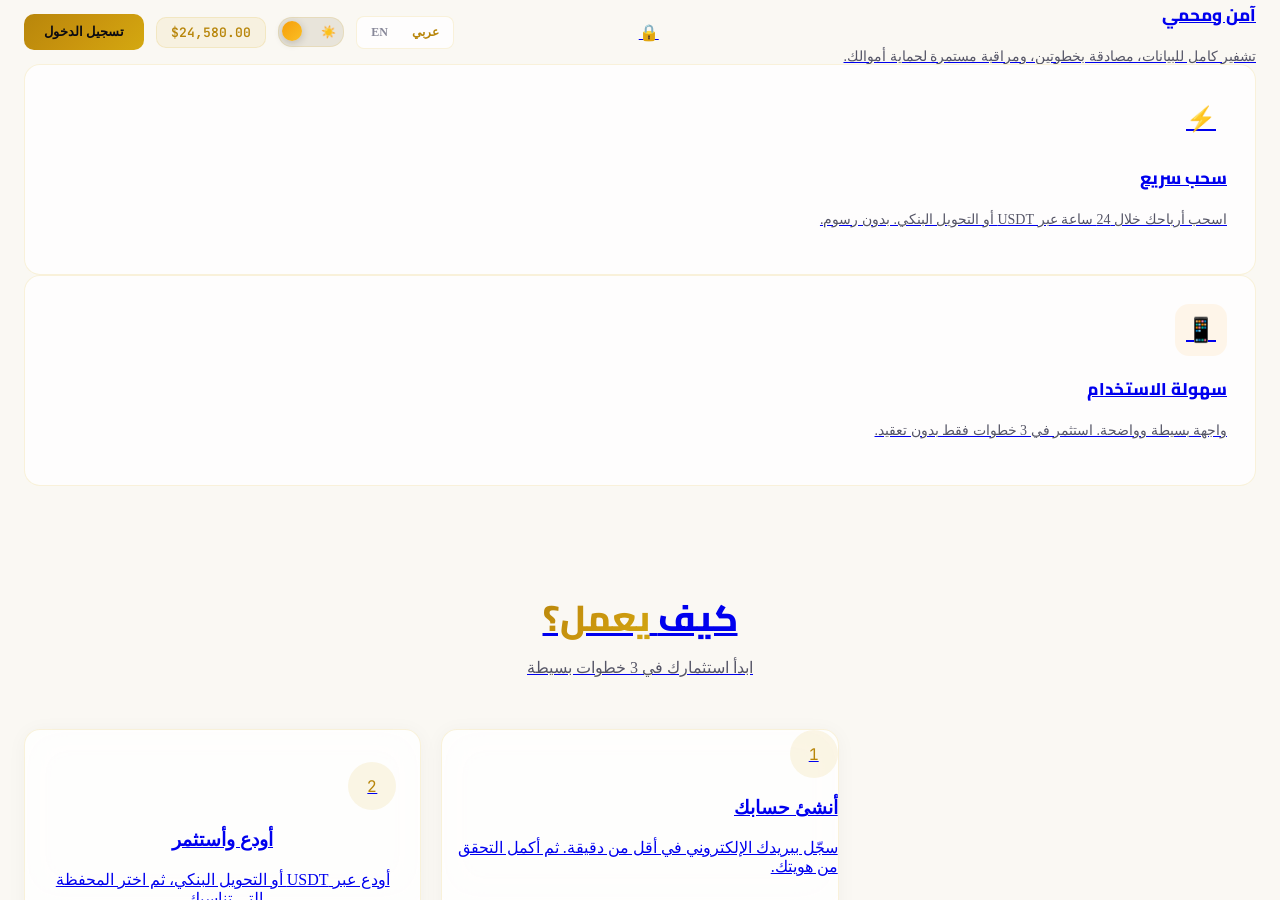
==== index.html @ dd2e779a "Fix HTML syntax and structure issues Corrected HTML syntax errors and improved structure." ====
<!DOCTYPE html>
<html lang="ar" dir="rtl">
<head>
  <meta charset="UTF-8">
  <meta name="viewport" content="width=device-width, initial-scale=1.0">
  <title>منجم الذهب السودان — استثمر في ذهب حقيقي</title>
  <meta name="description" content="منصة استثمارية موثوقة في قطاع تعدين الذهب بالسودان. عوائد يومية، شفافية كاملة، سحب سريع.">
  <link rel="preconnect" href="https://fonts.googleapis.com">
  <link rel="preconnect" href="https://fonts.gstatic.com" crossorigin>
  <link href="https://fonts.googleapis.com/css2?family=Tajawal:wght@300;400;500;700;800;900&family=Cairo:wght@300;400;500;600;700;800;900&family=JetBrains+Mono:wght@400;500;600;700&display=swap" rel="stylesheet">
  <link rel="stylesheet" href="css/variables.css">
  <link rel="stylesheet" href="css/base.css">
  <link rel="stylesheet" href="css/components.css">
  <link rel="stylesheet" href="css/navbar.css">
  <link rel="stylesheet" href="css/pages.css">
</head>
<body>

<!-- ═══════════════════════════════════════════════════════════════
     شريط التنقل
     ═══════════════════════════════════════════════════════════════ -->
<nav class="navbar" id="navbar">
  <div class="page">
    <div class="nav-inner">

      <div class="nav-right" style="order:3">
        <div class="nav-lang-switch">
          <button class="nav-lang-btn active" onclick="setLang('ar')">عربي</button>
          <button class="nav-lang-btn" onclick="setLang('en')">EN</button>
        </div>
        <div class="theme-toggle" onclick="toggleTheme()" title="تبديل الوضع">
          <span class="icon-moon">🌙</span>
          <span class="icon-sun">☀️</span>
          <div class="toggle-knob"></div>
        </div>
        <div class="nav-balance">$24,580.00</div>
        <a class="btn-gold btn-sm" href="login.html">تسجيل الدخول</a>
        <button class="mobile-toggle" onclick="toggleMobile()">
          <svg width="24" height="24" viewBox="0 0 24 24" fill="none">
            <path d="M3 12h18M3 6h18M3 18h18" stroke="currentColor" stroke-width="2" stroke-linecap="round"/>
          </svg>
        </button>
      </div>

      <div class="nav-links" id="navLinks" style="order:2">
        <a class" href="indexpurple">🔒</div>
        <h3 class="feature-title" data-i18n="why_4_title">آمن ومحمي</h3>
        <p class="feature-desc" data-i18n="why_4_desc">تشفير كامل للبيانات، مصادقة بخطوتين، ومراقبة مستمرة لحماية أموالك.</p>
      </div>
      <div class="feature-card anim-up">
        <div class="feature-icon feature-icon--pink">⚡</div>
        <h3 class="feature-title" data-i18n="why_5_title">سحب سريع</h3>
        <p class="feature-desc" data-i18n="why_5_desc">اسحب أرباحك خلال 24 ساعة عبر USDT أو التحويل البنكي. بدون رسوم.</p>
      </div>
      <div class="feature-card anim-up">
        <div class="feature-icon feature-icon--orange">📱</div>
        <h3 class="feature-title" data-i18n="why_6_title">سهولة الاستخدام</h3>
        <p class="feature-desc" data-i18n="why_6_desc">واجهة بسيطة وواضحة. استثمر في 3 خطوات فقط بدون تعقيد.</p>
      </div>
    </div>
  </div>
</section>

<!-- ═══════════════════════════════════════════════════════════════
     كيف يعمل
     ═══════════════════════════════════════════════════════════════ -->
<section class="section">
  <div class="page">
    <div class="section-header anim-up">
      <h2 class="section-title"><span data-i18n="how_title">كيف</span> <span class="gold-text">يعمل؟</span></h2>
      <p class="section-sub" data-i18n="how_sub">ابدأ استثمارك في 3 خطوات بسيطة</p>
    </div>

    <div class="grid-3" style="position:relative">
      <div class="step-line"></div>

      <div class="step-cardspan>
      </ glass anim-up" style="position:relative;z-index:1">
        <div class="step-num">1</div>
        <h3 class="step-title" data-i18n="how_1_title">أنشئ حسابك</h3>
        <p class="step-desc" data-i18n="how_1_desc">سجّل ببريدك الإلكتروني في أقل من دقيقة. ثم أكمل التحقق من هويتك.</p>
      </div>
      <div class="step-card glass anim-up" style="position:relative;z-index:1">
        <div class="step-num">2</div>
        <h3 class="step-title" data-i18n="how_2_title">أودع وأستثمر</h3>
        <p class="step-desc" data-i18n="how_2_desc">أودع عبر USDT أو التحويل البنكي، ثم اختر المحفظة التي تناسبك.</p>
      </div>
      <div class="step-card glass anim-up" style="position:relative;z-index:1">
        <div class="step-num">3</div>
        <h3 class="step-title" data-i18n="how_3_title">تلقّ أرباحك</h3>
        <p class="step-desc" data-i18n="how_3_desc">تُحسب أرباحك يومياً. اسحبها في أي وقت أو أعد استثمارها.</p>
      </div>
    </div>
  </div>
</section>

<!-- ═══════════════════════════════════════════════════════════════
     معاينة المحافظ
     ═══════════════════════════════════════════════════════════════ -->
<section class="section section--alt">
  <div class="page">
    <div class="section-header anim-up">
      <h2 class="section-title">المحافظ <span class="gold-text">الاستثمارية</span></h2>
      <p class="section-sub">اختر المحفظة التي تناسب استراتيجيتك وأهدافك</p>
    </div>

    <div class="grid-4">
      <div class="portfolio-card anim-up">
        <div class="portfolio-card-icon">⛏️</div>
        <h3 class="portfolio-card-title">محفظة الإنتاج</h3>
        <p class="portfolio-card-sub">عائد شهري 12-18%</p>
        <div class="portfolio-card-row">
          <span class="portfolio-card-label">المدة</span>
          <span class="portfolio-card-value">90 يوم</span>
        </div>
        <div class="portfolio-card-row">
          <span class="portfolio-card-label">من</span>
          <span class="portfolio-card-value mono">$500</span>
        </div>
        <span class="badge badge-success">مخاطرة منخفضة</span>
      </div>

      <div class="portfolio-card anim-up">
        <div class="portfolio-card-icon">📈</div>
        <h3 class="portfolio-card-title">محفظة التداول</h3>
        <p class="portfolio-card-sub">عائد شهري 10-25%</p>
        <div class="portfolio-card-row">
          <span class="portfolio-card-label">المدة</span>
          <span class="portfolio-card-value">30 يوم</span>
        </div>
        <div class="portfolio-card-row">
          <span class="portfolio-card-label">من</span>
          <span class="portfolio-card-value mono">$200</span>
        </div>
        <span class="badge badge-warning">مخاطرة متوسطة</span>
      </div>

      <div class="portfolio-card anim-up">
        <div class="portfolio-card-icon">🏭</div>
        <h3 class="portfolio-card-title">تمويل التشغيل</h3>
        <p class="portfolio-card-sub">عائد شهري 15-22%</p>
        <div class="portfolio-card-row">
          <span class="portfolio-card-label">المدة</span>
          <span class="portfolio-card-value">180 يوم</span>
        </div>
        <div class="portfolio-card-row">
          <span class="portfolio-card-label">من</span>
          <span class="portfolio-card-value mono">$1,000</span>
        </div>
        <span class="badge badge-warning">مخاطرة متوسطة</div>

      <div class="portfolio-card-row">
          <span class="portfolio-card-label">من</span>
          <span class="portfolio-card-value mono">$2,000</span>
        </div>
        <span class="badge badge-danger">مخاطرة عالية</span>
      </div>
    </div>

    <div class="section-header section-header--tight anim-up">
      <a class="btn-gold btn-lg" href="portfolios.html">عرض تفاصيل المحافظ ←</a>
    </div>
  </div>
</section>

<!-- ═══════════════════════════════════════════════════════════════
     إحصائيات حية
     ═══════════════════════════════════════════════════════════════ -->
<section class="section">
  <div class="page">
    <div class="section-header anim-up">
      <h2 class="section-title">إحصائيات <span class="gold-text">المنصة</span></h2>
      <p class="section-sub">أرقام حية من منصتنا</p>
    </div>

    <div class="grid-4">
      <div class="glass stat-card anim-up">
        <p class="stat-card-value gold-text">$2.4M</p>
        <p class="stat-card-label">إجمالي الاستثمارات</p>
      </div>
      <div class="glass stat-card anim-up">
        <p class="stat-card-value" style="color:var(--success)">1,240</p>
        <p class="stat-card-label">مستثمر نشط</p>
      </div>
      <div class="glass stat-card anim-up">
        <p class="stat-card-value">47.2kg</p>
        <p class="stat-card-label">ذهب مُنتَج</p>
      </div>
      <div class="glass stat-card anim-up">
        <p class="stat-card-value gold-text">18.5%</p>
        <p class="stat-card-label">متوسط العائد الشهري</p>
      </div>
    </div>
  </div>
</section>

<!-- ═══════════════════════════════════════════════════════════════
     آراء المستثمرين
     ═══════════════════════════════════════════════════════════════ -->
<section class="section section--alt">
  <div class="page">
    <div class="section-header anim-up">
      <h2 class="section-title">ماذا يقول <span class="gold-text">المستثمرون؟</span></h2>
      <p class="section-sub">آراء حقيقية من مستثمرين راضين</p>
    </div>

    <div class="grid-3">
      <div class="testimonial-card anim-up">
        <div class="testimonial-stars">★★★★★</div>
        <p class="testimonial-text">"استثمرت في محفظة الإنتاج قبل 3 أشهر. الأرباح تُضاف يومياً والتقارير الشفافة تخليني مرتاح. أفضل قرار مالي اتخذته."</p>
        <div class="testimonial-author">
          <div class="testimonial-avatar">👨</div>
          <div>
            <p class="testimonial-name">محمد أحمد</p>
            <p class="testimonial-period">مستثمر منذ 3 أشهر</p>
          </div>
        </div>
      </div>

      <div class="testimonial-card anim-up">
        <div class="testimonial-stars">★★★★★</div>
        <p class="testimonial-text">"السحب سريع جداً. طلبت سحب يوم الخميس ووصلت الأموال يوم السبت. المنصة موثوقة والدعم الفني ممتاز."</p>
        <div class="testimonial-author">
          <div class="testimonial-avatar">👩</div>
          <div>
            <p class="testimonial-name">فاطمة علي</p>
            <p class="testimonial-period">مستثمرة منذ 5 أشهر</p>
          </div>
        </div>
      </div>

      <div class="testimonial-card anim-up">
        <div class="testimonial-stars">★★★★★</div>
        <p class="testimonial-text">"بدأت بمبلغ صغير في محفظة التداول. خلال شهر تضاعف رصيدي تقريباً. التقارير الشهرية تعطيني ثقة كاملة."</p>
        <div class="testimonial-author">
          <div class="testimonial-avatar">👨</div>
          <div>
            <p class="testimonial-name">عمر حسن</p>
            <p class="testimonial-period">مستثمر منذ 2 أشهر</p>
          </div>
        </div>
      </div>
    </div>
  </div>
</section>

<!-- ═══════════════════════════════════════════════════════════════
     الأسئلة الشائعة
     ═══════════════════════════════════════════════════════════════ -->
<section class="section">
  <div class="page">
    <div class="section-header anim-up">
      <h2 class="section-title">الأسئلة <span class="gold-text">الشائعة</span></h2>
      <p class="section-sub">إجابات على أكثر الأسئلة شيوعاً</p>
    </div>

    <div class="faq-list anim-up">

      <div المكافآت class="faq-item">
        <div class="faq-question" onclick="toggleFaq(this)">
          <span>كيف أستثمر في المنصة؟</span>
          <span class="faq-arrow">▼</span>
        </div>
        <div class="faq-answer">
          <p>أنشئ حساباً مجانياً، أكمل التحقق من هويتك، ثم أودع عبر USDT أو التحويل البنكي. بعد ذلك اختر المحفظة المناسبة وابدأ الاستثمار. تُحسب أرباحك يومياً وتُضاف تلقائياً لرصيدك.</p>
        </div>
      </div>

      <div class="faq-item">
        <div class="faq-question" onclick="toggleFaq(this)">
          <span>ما هي طرق الدفع المتاحة؟</span>
          <span class="faq-arrow">▼</span>
        </div>
        <div class="faq-answer">
          <p>نقبل الدفع عبر USDT (شبكة TRC20) والتحويل البنكي. الإيداع عبر USDT فوري وبدون رسوم. التحويل البنكي يستغرق 1-24 ساعة عمل.</p>
        </div>
      </div>

      <div class="faq-item">
        <div class="faq-question" onclick="toggleFaq(this)">
          <span>متى أستلم أرباحي؟</span>
          <span class="faq-arrow">▼</span>
        </div>
        <div class="faq-answer">
          <p>تُحسب الأرباح يومياً وتُضاف إلى رصيدك تلقائياً. يمكنك سحب أرباحك في أي وقت بعد انتهاء فترة الاستثمار أو إعادة استثمارها للنمو المركب.</p>
        </div>
      </div>

      <div class="faq-item">
        <div class="faq-question" onclick="toggleFaq(this)">
          <span>هل الاستثمار آمن؟</span>
          <span class="faq-arrow">▼</span>
        </div>
        <div class="faq-answer">
          <p>استثماراتك مدعومة بعمليات تعدين ذهب حقيقية. نقدم تقارير شفافة شهرية من موقع التعدين. مع ذلك، الاستثمار ينطوي على مخاطر وننصحك باستثمار ما يمكنك تحمل خسارته فقط.</p>
        </div>
      </div>

      <div class="faq-item">
        <div class="faq-question" onclick="toggleFaq(this)">
          <span>ما هو الحد الأدنى للاستثمار؟</span>
          <span class="faq-arrow">▼</span>
        </div>
        <div class="faq-answer">
          <p>الحد الأدنى يختلف حسب المحفظة. محفظة التداول تبدأ من $200، ومحفظة الإنتاج من $500، وتمويل التشغيل من $1,000، ومحفظة الاستكشاف من $2,000.</p>
        </div>
      </div>

      <div class="faq-item">
        <div class="faq-question" onclick="toggleFaq(this)">
          <span>كم تستغرق عملية السحب؟</span>
          <span class="faq-arrow">▼</span>
        </div>
        <div class="faq-answer">
          <p>السحب عبر USDT يتم خلال 2قات في pages.css4 ساعة عمل. التحويل البنكي يستغرق 1-3 أيام عمل إضافية. لا توجد رسوم على السحب.</p>
        </div>
      </div>

      <div class="faq-item">
        <div class="faq-question" onclick="toggleFaq(this)">
          <span>هل يمكنني الاستثمار في أكثر من محفظة؟</span>
          <span class="faq-arrow">▼</span>
        </div>
        <div class="faq-answer">
          <p>نعم، يمكنك الاستثمار في أكثر من محفظة في نفس الوقت. هذا يساعدك على تنويع محفظتك وتوزيع المخاطر.</p>
        </div>
      </div>

      <div class="faq-item">
        <div class="faq-question" onclick="toggleFaq(this)">
          <span>ما هو برنامج الإحالة؟</span>
          <span class="faq-arrow">▼</span>
        </div>
        <div class="faq-answer">
          <p>شارك رابط الإحالة الخاص بك مع أصدقائك. عندما يستثمرون، تحصل على مكافأة بنسبة 5% من قيمة استثمارهم الأول. تُضاف فa href="#" class="footer-social">🐦</a>
        </div>
      </div>

      <div class="footer-col">
        <h4>المنصة</h4>
        <a class="footer-link" href="portfolios.html">المحافظ الاستثمارية</a>
        <a class="footer-link" href="dashboard.html">لوحة التحكم</a>
        <a class="footer-link" href="transactions.html">المعاملات</a>
        <a class="footer-link" href="deposit.html">الإيداع</a>
        <a class="footer-link" href="withdraw.html">السحب</a>
      </div>

      <div class="footer-col">
        <h4>الحساب</h4>
        <a class="footer-link" href="register.html">إنشاء حساب</a>
        <a class="footer-link" href="login.html">تسجيل الدخول</a>
        <a class="footer-link" href="forgot-password.html">نسيت كلمة المرور</a>
        <a class="footer-link" href="settings.html">الإعدادات</a>
        <a class="footer-link" href="faq.html">الأسئلة الشائعة</a>
      </div>

      <div class="footer-col">
        <h4>قانوني</h4>
        <a class="footer-link" href="privacy.html">سياسة الخصوصية</a>
        <a class="footer-link" href="terms.html">الشروط والأحكام</a>
      </div>
    </div>

    <div class="footer-bottom">
      <p>© 2025 منجم الذهب السودان. جميع الحقوق محفوظة.</p>
      <div class="footer-bottom-links">
        <a href="privacy.html" class="footer-link">الخصوصية</a>
        <a href="terms.html" class="footer-link">الشروط</a>
      </div>
    </div>

  </div>
</footer>

<div class="toast" id="toast"></div>

<script src="js/theme.js"></script>
<script src="js/lang.js"></script>
<script src="js/app.js"></script>
<script src="js/export.js"></script>
<script>
  function toggleFaq(el) {
    var answer = el.nextElementSibling;
    var arrow = el.querySelector('.faq-arrow');
    var isOpen = answer.classList.contains('open');
    document.querySelectorAll('.faq-answer').forEach(function(a) {
      a.classList.remove('open');
    });
    document.querySelectorAll('.faq-arrow').forEach(function(a) {
      a.style.transform = 'rotate(0deg)';
    });
    if (!isOpen) {
      answer.classList.add('open');
      arrow.style.transform = 'rotate(180deg)';
    }
  }
</script>
</body>
</html>
---- css/variables.css ----
/* ═══════════════════════════════════════════════════════════════
   الثيم الفاتح (الافتراضي الآن)
   ═══════════════════════════════════════════════════════════════ */
:root {
  --bg: #faf8f2;
  --bg2: #f2efe6;
  --bg3: #ffffff;
  --bg4: #e8e4da;
  --card-bg: rgba(255, 255, 255, .85);
  --card-bg-hover: rgba(212, 168, 16, .08);
  --card-border: rgba(212, 168, 16, .15);
  --gold: #b8860b;
  --gold-light: #d4a810;
  --gold-dark: #8b6914;
  --gold-mid: #c9950e;
  --gold-glow: rgba(212, 168, 16, .06);
  --gold-glow2: rgba(212, 168, 16, .03);
  --text: #1a1a2e;
  --text2: #555566;
  --text3: #888899;
  --input-bg: rgba(255, 255, 255, .9);
  --input-border: rgba(212, 168, 16, .2);
  --table-hover: rgba(212, 168, 16, .04);
  --table-border: rgba(212, 168, 16, .08);
  --nav-bg: rgba(250, 248, 242, .9);
  --nav-scrolled: rgba(250, 248, 242, .97);
  --sidebar-bg: rgba(255, 255, 255, .95);
  --section-alt-bg: rgba(242, 239, 230, .5);
  --stat-inner-bg: rgba(242, 239, 230, .6);
  --success: #16a34a;
  --warning: #d97706;
  --danger: #dc2626;
  --radius: 16px;
  --shadow: rgba(0, 0, 0, .08);
  --noise-opacity: .015;
}

/* ═══════════════════════════════════════════════════════════════
   الثيم الأسود (بلاك)
   ═══════════════════════════════════════════════════════════════ */
[data-theme="dark"] {
  --bg: #000000;
  --bg2: #080808;
  --bg3: #0f0f0f;
  --bg4: #1a1a1a;
  --card-bg: rgba(10, 10, 10, .8);
  --card-bg-hover: rgba(212, 168, 16, .2);
  --card-border: rgba(212, 168, 16, .12);
  --gold: #d4a810;
  --gold-light: #f5e08e;
  --gold-dark: #7a5f0a;
  --gold-mid: #e8c01a;
  --gold-glow: rgba(212, 168, 16, .05);
  --gold-glow2: rgba(212, 168, 16, .02);
  --text: #f0ece4;
  --text2: #a3a3b5;
  --text3: #666677;
  --input-bg: rgba(15, 15, 15, .9);
  --input-border: rgba(212, 168, 16, .12);
  --table-hover: rgba(212, 168, 16, .04);
  --table-border: rgba(212, 168, 16, .06);
  --nav-bg: rgba(0, 0, 0, .88);
  --nav-scrolled: rgba(0, 0, 0, .97);
  --sidebar-bg: rgba(8, 8, 8, .95);
  --section-alt-bg: rgba(15, 15, 15, .5);
  --stat-inner-bg: rgba(15, 15, 15, .6);
  --success: #22c55e;
  --warning: #f59e0b;
  --danger: #ef4444;
  --shadow: rgba(0, 0, 0, .4);
  --noise-opacity: .03;
}
---- css/base.css ----
Current Date and Time (UTC - YYYY-MM-DD HH:MM:SS formatted): 2026-04-20 07:08:12
Current User's Login: fxuae277-cloud
---- css/components.css ----
/* ═══════════════════════════════════════════════════════════════
   المكونات المشتركة
   ═══════════════════════════════════════════════════════════════ */

/* ─── Layout ─── */
.page {
  max-width: 1280px;
  margin: 0 auto;
  padding: 0 24px;
}

.section {
  padding: 100px 0;
}

.section-title {
  font-family: 'Cairo', serif;
  font-size: 42px;
  font-weight: 800;
  line-height: 1.3;
  margin-bottom: 16px;
}

.section-sub {
  color: var(--text2);
  font-size: 17px;
  max-width: 600px;
  line-height: 1.8;
}

/* ─── Glass Card ─── */
.glass {
  background: var(--card-bg);
  backdrop-filter: blur(20px);
  -webkit-backdrop-filter: blur(20px);
  border: 1px solid var(--card-border);
  border-radius: var(--radius);
  transition: background .4s ease, border-color .4s ease;
}

.glass:hover {
  border-color: var(--card-bg-hover);
}

.card {
  padding: 32px;
  transition: all .4s;
}

.card:hover {
  transform: translateY(-4px);
  box-shadow: 0 12px 40px var(--shadow);
}

[data-theme="light"] .glass {
  box-shadow: 0 2px 20px rgba(0, 0, 0, .04);
}

/* ─── Gold Text ─── */
.gold-text {
  background: linear-gradient(135deg, var(--gold), var(--gold-mid), var(--gold-light));
  -webkit-background-clip: text;
  -webkit-text-fill-color: transparent;
  background-clip: text;
}

/* ─── Badges ─── */
.badge {
  display: inline-flex;
  align-items: center;
  padding: 4px 12px;
  border-radius: 999px;
  font-size: 11px;
  font-weight: 700;
  letter-spacing: .5px;
  transition: all .4s ease;
}

.badge-success { background: rgba(34, 197, 94, .1); color: var(--success); border: 1px solid rgba(34, 197, 94, .2); }
.badge-warning { background: rgba(245, 158, 11, .1); color: var(--warning); border: 1px solid rgba(245, 158, 11, .2); }
.badge-danger  { background: rgba(239, 68, 68, .1);  color: var(--danger);  border: 1px solid rgba(239, 68, 68, .2); }
.badge-gold    { background: rgba(212, 168, 16, .1); color: var(--gold);     border: 1px solid rgba(212, 168, 16, .2); }

/* ─── Buttons ─── */
.btn-gold {
  background: linear-gradient(135deg, var(--gold), var(--gold-mid), var(--gold-light));
  color: #0a0a12;
  font-weight: 700;
  padding: 14px 32px;
  border-radius: 12px;
  border: none;
  font-size: 15px;
  cursor: pointer;
  transition: all .3s;
  display: inline-flex;
  align-items: center;
  gap: 8px;
  text-decoration: none;
  font-family: inherit;
}

.btn-gold:hover {
  box-shadow: 0 8px 30px rgba(212, 168, 16, .3);
  transform: translateY(-2px);
}

.btn-gold:active { transform: translateY(0) scale(.97); }

.btn-outline {
  border: 1px solid rgba(212, 168, 16, .3);
  color: var(--gold);
  font-weight: 600;
  padding: 14px 32px;
  border-radius: 12px;
  background: transparent;
  cursor: pointer;
  transition: all .3s;
  font-size: 15px;
  text-decoration: none;
  font-family: inherit;
}

.btn-outline:hover {
  background: rgba(212, 168, 16, .08);
  border-color: rgba(212, 168, 16, .5);
}

.btn-sm { padding: 10px 20px; font-size: 13px; border-radius: 10px; }

/* ─── Input ─── */
.input {
  width: 100%;
  background: var(--input-bg);
  border: 1px solid var(--input-border);
  border-radius: 12px;
  padding: 14px 16px;
  color: var(--text);
  font-size: 14px;
  font-family: inherit;
  transition: all .3s ease;
  outline: none;
}

.input::placeholder { color: var(--text3); }

.input:focus {
  border-color: rgba(212, 168, 16, .4);
  box-shadow: 0 0 0 3px rgba(212, 168, 16, .08);
}

select.input {
  cursor: pointer;
  appearance: none;
  background-image: url("data:image/svg+xml,%3Csvg xmlns='http://www.w3.org/2000/svg' width='12' height='12' viewBox='0 0 24 24' fill='none' stroke='%2372728a' stroke-width='2'%3E%3Cpath d='M6 9l6 6 6-6'/%3E%3C/svg%3E");
  background-repeat: no-repeat;
  background-position: left 14px center;
  padding-left: 36px;
}

/* ─── Table ─── */
.table-wrap { overflow-x: auto; }

table { width: 100%; border-collapse: collapse; }

th {
  text-align: right;
  padding: 12px 20px;
  font-size: 11px;
  color: var(--text3);
  letter-spacing: .5px;
  font-weight: 700;
  border-bottom: 1px solid var(--card-border);
}

td {
  padding: 14px 20px;
  font-size: 14px;
  border-bottom: 1px solid var(--table-border);
  transition: background .3s ease;
}

tr:hover td { background: var(--table-hover); }

/* ─── Modal ─── */
.modal-overlay {
  position: fixed;
  inset: 0;
  background: rgba(0, 0, 0, .6);
  backdrop-filter: blur(8px);
  z-index: 200;
  display: none;
  align-items: center;
  justify-content: center;
  padding: 20px;
}

.modal-overlay.open { display: flex; }

.modal {
  width: 100%;
  max-width: 480px;
  animation: fadeUp .3s ease;
}

/* ─── Toggle ─── */
.toggle {
  width: 44px;
  height: 24px;
  border-radius: 12px;
  background: var(--bg4);
  position: relative;
  cursor: pointer;
  transition: all .3s;
  flex-shrink: 0;
}

.toggle.on { background: var(--gold); }

.toggle::after {
  content: '';
  position: absolute;
  top: 3px;
  right: 3px;
  width: 18px;
  height: 18px;
  border-radius: 50%;
  background: #fff;
  transition: all .3s;
}

.toggle.on::after { right: 23px; }

/* ─── Toast ─── */
.toast {
  position: fixed;
  bottom: 24px;
  left: 24px;
  z-index: 300;
  padding: 14px 24px;
  border-radius: 12px;
  font-size: 14px;
  font-weight: 500;
  animation: fadeUp .3s ease;
  display: none;
  box-shadow: 0 8px 30px var(--shadow);
}

.toast.show { display: flex; align-items: center; gap: 10px; }
.toast-success { background: rgba(34, 197, 94, .15); border: 1px solid rgba(34, 197, 94, .3); color: var(--success); }
.toast-error   { background: rgba(239, 68, 68, .15);  border: 1px solid rgba(239, 68, 68, .3);  color: var(--danger); }

/* ─── Theme Toggle ─── */
.theme-toggle {
  width: 56px;
  height: 28px;
  border-radius: 14px;
  border: 1px solid var(--card-border);
  background: var(--bg4);
  cursor: pointer;
  position: relative;
  transition: all .4s ease;
  display: flex;
  align-items: center;
  padding: 0 4px;
  flex-shrink: 0;
}

.theme-toggle:hover {
  border-color: var(--gold);
  box-shadow: 0 0 12px rgba(212, 168, 16, .15);
}

.theme-toggle .toggle-knob {
  width: 20px;
  height: 20px;
  border-radius: 50%;
  background: var(--gold);
  position: absolute;
  top: 3px;
  right: 3px;
  transition: all .4s cubic-bezier(.68, -.55, .27, 1.55);
  display: flex;
  align-items: center;
  justify-content: center;
  font-size: 11px;
  box-shadow: 0 2px 8px rgba(0, 0, 0, .2);
}

[data-theme="light"] .theme-toggle .toggle-knob {
  right: calc(100% - 23px);
  background: linear-gradient(135deg, #f59e0b, #fbbf24);
}

.theme-toggle .icon-sun,
.theme-toggle .icon-moon {
  position: absolute;
  font-size: 12px;
  transition: opacity .3s ease;
  top: 50%;
  transform: translateY(-50%);
}

.theme-toggle .icon-sun  { right: 7px; opacity: .4; }
.theme-toggle .icon-moon { left: 7px;  opacity: .4; }

[data-theme="light"] .theme-toggle .icon-sun { opacity: 1; }

/* ─── Sidebar ─── */
.admin-layout { display: flex; min-height: 100vh; }

.admin-sidebar {
  width: 256px;
  background: var(--sidebar-bg);
  border-left: 1px solid var(--card-border);
  padding: 20px;
  position: fixed;
  top: 64px;
  bottom: 0;
  right: 0;
  overflow-y: auto;
  transition: all .4s ease;
}

.admin-main {
  flex: 1;
  margin-right: 256px;
  padding: 32px;
}

.sidebar-link {
  display: flex;
  align-items: center;
  gap: 12px;
  padding: 10px 14px;
  border-radius: 10px;
  font-size: 14px;
  color: var(--text2);
  text-decoration: none;
  transition: all .2s;
  cursor: pointer;
  margin-bottom: 2px;
}

.sidebar-link:hover,
.sidebar-link.active {
  background: rgba(212, 168, 16, .08);
  color: var(--gold);
}

/* ─── Stats ─── */
.stats-row {
  display: grid;
  grid-template-columns: repeat(4, 1fr);
  gap: 24px;
  padding: 40px 0;
  border-top: 1px solid var(--card-border);
  border-bottom: 1px solid var(--card-border);
}

.stat-item { text-align: center; }

.stat-value {
  font-family: 'Cairo', serif;
  font-size: 36px;
  font-weight: 800;
  margin-bottom: 4px;
}

.stat-label {
  font-size: 13px;
  color: var(--text3);
  letter-spacing: .5px;
}

/* ─── Chart ─── */
.chart-container { position: relative; height: 300px; width: 100%; }

.chart-bar {
  position: absolute;
  bottom: 0;
  border-radius: 6px 6px 0 0;
  background: linear-gradient(to top, rgba(212, 168, 16, .8), rgba(212, 168, 16, .2));
  transition: all .6s ease;
  min-width: 20px;
}

.chart-bar:hover {
  background: linear-gradient(to top, var(--gold), rgba(212, 168, 16, .5));
}

[data-theme="light"] .chart-bar {
  background: linear-gradient(to top, rgba(184, 134, 11, .9), rgba(184, 134, 11, .3));
}

/* ─── Particles ─── */
.particles { position: absolute; inset: 0; overflow: hidden; pointer-events: none; }

.particle {
  position: absolute;
  width: 2px;
  height: 2px;
  background: rgba(212, 168, 16, .3);
  border-radius: 50%;
  animation: float 8s ease-in-out infinite;
}

[data-theme="light"] .particle { background: rgba(184, 134, 11, .2); }
---- css/navbar.css ----
/* ═══════════════════════════════════════════════════════════════
   شريط التنقل
   ═══════════════════════════════════════════════════════════════ */

.navbar {
  position: fixed;
  top: 0;
  left: 0;
  right: 0;
  z-index: 100;
  background: var(--nav-bg);
  backdrop-filter: blur(20px);
  -webkit-backdrop-filter: blur(20px);
  border-bottom: 1px solid var(--card-border);
  transition: all .4s ease;
}

.navbar.scrolled {
  background: var(--nav-scrolled);
  box-shadow: 0 4px 30px var(--shadow);
}

.nav-inner {
  display: flex;
  align-items: center;
  justify-content: space-between;
  height: 64px;
}

.nav-logo {
  display: flex;
  align-items: center;
  gap: 10px;
  text-decoration: none;
  cursor: pointer;
}

.nav-logo-icon {
  width: 36px;
  height: 36px;
  border-radius: 10px;
  background: linear-gradient(135deg, var(--gold), var(--gold-light));
  display: flex;
  align-items: center;
  justify-content: center;
  font-weight: 800;
  font-size: 16px;
  color: #0a0a12;
  transition: box-shadow .3s;
}

.nav-logo:hover .nav-logo-icon {
  box-shadow: 0 4px 20px rgba(212, 168, 16, .3);
}

.nav-logo span {
  font-family: 'Cairo', serif;
  font-size: 20px;
  font-weight: 800;
}

.nav-links {
  display: flex;
  gap: 4px;
}

.nav-link {
  padding: 8px 16px;
  border-radius: 10px;
  font-size: 14px;
  font-weight: 500;
  color: var(--text2);
  text-decoration: none;
  transition: all .2s;
  cursor: pointer;
}

.nav-link:hover,
.nav-link.active {
  color: var(--gold);
  background: rgba(212, 168, 16, .08);
}

.nav-right {
  display: flex;
  align-items: center;
  gap: 12px;
}

.nav-balance {
  padding: 6px 14px;
  border-radius: 10px;
  background: rgba(212, 168, 16, .08);
  border: 1px solid rgba(212, 168, 16, .15);
  font-family: 'JetBrains Mono', monospace;
  font-size: 13px;
  font-weight: 600;
  color: var(--gold);
  direction: ltr;
}

.mobile-toggle {
  display: none;
  background: none;
  border: none;
  color: var(--text2);
  cursor: pointer;
  padding: 8px;
}
---- css/pages.css ----
/* ═══════════════════════════════════════════════════════════════
   pages.css — تنسيقات جميع الصفحات
   ═══════════════════════════════════════════════════════════════ */

/* ───────────────────────────────────────────────────────────────
   أزرار بديلة
   ─────────────────────────────────────────────────────────────── */
.btn-lg {
  padding: 14px 32px;
  font-size: 15px;
  text-decoration: none;
  display: inline-flex;
  align-items: center;
  gap: 8px;
}
.btn-xl {
  padding: 16px 40px;
  font-size: 16px;
  text-decoration: none;
  display: inline-flex;
  align-items: center;
  gap: 8px;
}

/* ───────────────────────────────────────────────────────────────
   قسم بخلفية بديلة
   ─────────────────────────────────────────────────────────────── */
.section--alt {
  background: var(--section-alt-bg);
}

/* ───────────────────────────────────────────────────────────────
   بطاقة إحصائية
   ─────────────────────────────────────────────────────────────── */
.stat-card {
  padding: 28px;
  text-align: center;
  border-radius: 16px;
}
.stat-card-value {
  font-family: 'JetBrains Mono', monospace;
  font-size: 36px;
  font-weight: 700;
  direction: ltr;
}
.stat-card-label {
  font-size: 13px;
  color: var(--text3);
  margin-top: 4px;
}

/* ───────────────────────────────────────────────────────────────
   Hero Section
   ─────────────────────────────────────────────────────────────── */
.hero {
  min-height: 90vh;
  display: flex;
  align-items: center;
  position: relative;
  overflow: hidden;
}
.hero-bg {
  position: absolute;
  inset: 0;
  z-index: 0;
}
.hero-bg::before {
  content: '';
  position: absolute;
  top: -200px;
  left: -200px;
  width: 600px;
  height: 600px;
  border-radius: 50%;
  background: radial-gradient(circle, rgba(212,168,16,.08) 0%, transparent 70%);
  animation: heroFloat 8s ease-in-out infinite;
}
.hero-bg::after {
  content: '';
  position: absolute;
  bottom: -150px;
  right: -100px;
  width: 500px;
  height: 500px;
  border-radius: 50%;
  background: radial-gradient(circle, rgba(212,168,16,.05) 0%, transparent 70%);
  animation: heroFloat 10s ease-in-out infinite reverse;
}
@keyframes heroFloat {
  0%, 100% { transform: translate(0, 0); }
  50% { transform: translate(30px, -20px); }
}
.hero-content {
  position: relative;
  z-index: 1;
  display: grid;
  grid-template-columns: 1fr 1fr;
  gap: 60px;
  align-items: center;
}
.hero-badge {
  display: inline-flex;
  align-items: center;
  gap: 8px;
  padding: 8px 16px;
  border-radius: 100px;
  border: 1px solid var(--card-border);
  background: var(--card-bg);
  font-size: 13px;
  color: var(--gold);
  font-weight: 600;
  margin-bottom: 20px;
}
.hero-badge-dot {
  width: 8px;
  height: 8px;
  border-radius: 50%;
  background: var(--success);
  animation: heroPulse 2s infinite;
}
@keyframes heroPulse {
  0%, 100% { opacity: 1; }
  50% { opacity: .4; }
}
.hero-title {
  font-family: 'Cairo', serif;
  font-size: 52px;
  font-weight: 900;
  line-height: 1.2;
  margin-bottom: 20px;
}
.hero-sub {
  font-size: 17px;
  color: var(--text2);
  line-height: 1.8;
  margin-bottom: 32px;
  max-width: 480px;
}
.hero-buttons {
  display: flex;
  gap: 12px;
  margin-bottom: 40px;
}
.hero-stats {
  display: flex;
  gap: 32px;
}
.hero-stat-value {
  font-family: 'JetBrains Mono', monospace;
  font-size: 28px;
  font-weight: 700;
  direction: ltr;
}
.hero-stat-label {
  font-size: 13px;
  color: var(--text3);
  margin-top: 4px;
}
.hero-visual {
  display: flex;
  align-items: center;
  justify-content: center;
}
.hero-card-stack {
  position: relative;
  width: 100%;
  max-width: 400px;
}
.hero-main-card {
  background: linear-gradient(135deg, var(--gold), var(--gold-mid));
  border-radius: 20px;
  padding: 32px;
  color: #0a0a12;
  position: relative;
  z-index: 2;
}
.hero-main-card::after {
  content: '';
  position: absolute;
  top: -20px;
  right: -20px;
  width: 100px;
  height: 100px;
  border-radius: 50%;
  background: rgba(255,255,255,.08);
}
.hero-main-label {
  font-size: 13px;
  font-weight: 600;
  opacity: .7;
  margin-bottom: 8px;
}
.hero-main-amount {
  font-family: 'JetBrains Mono', monospace;
  font-size: 42px;
  font-weight: 700;
  direction: ltr;
  margin-bottom: 4px;
}
.hero-main-period {
  font-size: 13px;
  opacity: .6;
}
.hero-main-tags {
  display: flex;
  gap: 8px;
  margin-top: 20px;
}
.hero-main-tag {
  padding: 6px 12px;
  border-radius: 8px;
  background: rgba(0,0,0,.1);
  font-size: 12px;
  font-weight: 600;
}
.hero-float-card {
  position: absolute;
  background solid var(--card-border);
  backdrop-filter: blur(20px);
  border-radius: 14px;
  padding: 14px 18px;
  z-index: 3;
  animation: heroFloatCard 4s ease-in-out infinite;
}
.hero-float-card-1 {
  top: -20px;
  left: -30px;
}
.hero-float-card-2 {
  bottom: -15px;
  right: -25px;
  animation-delay: 1.5s;
}
@keyframes heroFloatCard {
  0%, 100% { transform: translateY(0); }
  50% { transform: translateY(-8px); }
}
.hero-float-inner {
  display: flex;
  align-items: center;
  gap: 8px;
}
.hero-float-icon {
  font-size: 20px;
}
.hero-float-label {
  font-size: 11px;
  color: var(--text3);
}
.hero-float-value {
  font-family: 'JetBrains Mono', monospace;
  font-weight: 700;
  font-size: 14px;
  direction: ltr;
}
.hero-float-value--success {
  color: var(--success);
}

/* ───────────────────────────────────────────────────────────────
   الأقسام
   ─────────────────────────────────────────────────────────────── */
.section {
  padding: 80px 0;
}
.section-header {
  text-align: center;
  margin-bottom: 48px;
}
.section-header--tight {
  margin-top: 32px;
  margin-bottom: 0;
}
.section-title {
  font-family: 'Cairo', serif;
  font-size: 36px;
  font-weight: 800;
  margin-bottom: 12px;
}
.section-sub {
  font-size: 16px;
  color: var(--text2);
  max-width: 560px;
  margin: 0 auto;
  line-height: 1.7;
}

/* ───────────────────────────────────────────────────────────────
   بطاقة مميزة (Features)
   ─────────────────────────────────────────────────────────────── */
.feature-card {
  padding: 28px;
  border-radius: 16px;
  border: 1px solid var(--card-border);
  background: var(--card-bg);
  transition: all .3s;
}
.feature-card:hover {
  transform: translateY(-4px);
  border-color: rgba(212,168,16,.3);
  box-shadow: 0 12px 40px rgba(212,168,16,.08);
}
.feature-icon {
  width: 52px;
  height: 52px;
  border-radius: 14px;
  display: flex;
  align-items: center;
  justify-content: center;
  font-size: 24px;
  margin-bottom: 16px;
}
.feature-icon--green { background: rgba(34,197,94,.08); }
.feature-icon--gold { background: rgba(212,168,16,.08); }
.feature-icon--blue { background: rgba(59,130,246,.08); }
.feature-icon--purple { background: rgba(139,92,246,.08); }
.feature-icon--pink { background: rgba(236,72بي (Sidebar)
,153,.08); }
.feature-icon--orange { background: rgba(245,158,11,.08); }
.feature-title {
  font-family: 'Cairo', serif;
  font-size: 17px;
  font-weight: 800;
  margin-bottom: 8px;
}
.feature-desc {
  font-size: 14px;
  color: var(--text2);
  line-height: 1.7;
}

/* ───────────────────────────────────────────────────────────────
   خطوات (How it works)
   ─────────────────────────────────────────────────────────────── */
.step-card {
  text-align: center;
  padding: 32px 24px;
}
.step-num {
  width: 48px;
  height: 48px;
  border-radius: 50%;
  background: rgba(212,168,16,.1);
  color: var(--gold);
  display: flex;
  align-items: center;
  justify-content: center;
  font-family: 'JetBrains Mono', monospace;
  font-weight:: var(--card-bg);
  border: 1px 700 16px;
}
.footer-brand {
  display: flex;
  align-items: center;
  gap: 10px;
  margin-bottom: 16px;
}
.footer-brand-icon {
  width: 36px;
  height: 36px;
  border-radius: 10px;
  background: linear-gradient(135deg, var(--gold), var(--gold-light));
  display: flex;
  align-items: center;
  justify-content: center;
  font-weight: 800;
  font-size: 16px;
  color: #0a0a12;
}
.footer-brand-text {
  font-family: 'Cairo', serif;
  font-size: 20px;
  font-weight: 800;
}
.footer-desc {
  font-size: 14px;
  color: var(--text3);
  line-height: 1.7;
  max-width: 320px;
  margin-bottom: 16px;
}
.footer-socials {
  display: flex;
  gap: 8px;
}
.footer-social {
  width: 36px;
  height: 36px;
  border-radius: 10px;
  background: var(--stat-inner-bg);
  display: flex;
  align-items: center;
  justify-content: center;
  text-decoration: none;
  font-size: 16px;
  transition: all .2s;
}
.footer-social:hover {
  background: rgba(212,168,16,.1);
}

/* ───────────────────────────────────────────────────────────────
   زر لغة في التنقل
   ─────────────────────────────────────────────────────────────── */
.nav-lang-switch {
  display: flex;
  gap: 4px;
  padding: 4px;
  border-radius: 8px;
  border: 1px solid var(--card-border);
  background: var(--card-bg);
}
.nav-lang-btn {
  padding: 4px 10px;
  border-radius: 6px;
  border: none;
  background: transparent;
  color: var(--text3);
  font-weight: 700;
  cursor: pointer;
  font-size: 12px;
  font-family: inherit;
  transition: all .2s;
}
.nav-lang-btn.active {
  color: var(--gold);
}

/* ───────────────────────────────────────────────────────────────
   شبكات (Grids)
   ─────────────────────────────────────────────────────────────── */
.grid-2 { display: grid; grid-template-columns: repeat(2, 1fr); gap: 20px; }
.grid-3 { display: grid; grid-template-columns: repeat(3, 1fr); gap: 20px; }
.grid-4 { display: grid; grid-template-columns: repeat(4, 1fr); gap: 20px; }

/* ───────────────────────────────────────────────────────────────
   تخطيط الصفحات الداخلية
   ─────────────────────────────────────────────────────────────── */
.inner-page {
  padding-top: 120px;
  padding-bottom: 60px;
}
.dashboard-page {
  padding-top: 100px;
  padding-bottom: 60px;
  display: grid;
  grid-template-columns: 260px 1fr;
  gap: 32px;
}

/* ───────────────────────────────────────────────────────────────
   الشريط الجان   ─────────2px;
  color: var(--text3);
  direction: ltr;
}
.sidebar-nav {
  display: flex;
  flex-direction: column;
  gap: 4px;
}
.sidebar-link {
  display: flex;
  align-items: center;
  gap: 10px;
  padding: 10px 14px;
  border-radius: 10px;
  color: var(--text2);
  text-decoration: none;
  font-size: 14px;
  font-weight: 500;
  transition: all .2s;
}
.sidebar-link:hover {
  background: var(--stat-inner-bg);
  color: var(--text);
}
.sidebar-link.active {
  background: rgba(212,168,16,.08);
  color: var(--gold);
  font-weight: 700;
}
.sidebar-link-icon {
  width: 20px;
  text-align: center;
  font-size: 16px;
}
.sidebar-divider {
  height: 1px;
  background: var(--card-border);
  margin: 8px 0;
}

/* ───────────────────────────────────────────────────────────────
   بطاقات الإحصائيات
   ─────────────────────────────────────────────────────────────── */
.stat-grid {
  display: grid;
  grid-template-columns: repeat(4, 1fr);
  gap: 16px;
  margin-bottom: 24px;
}
.stat-box {
  padding: 20px;
  border-radius: 14px;
  border: 1px solid var(--card-border);
  background: var(--card-bg);
}
.stat-box-label {
  font-size: 12px;
  color: var(--text3);
  margin-bottom: 8px;
}
.stat-box-value {
  font-family: 'JetBrains Mono', monospace;
  font-size: 24px;
  font-weight: 700;
  direction: ltr;
}
.stat-box-change {
  font-size: 11px;
  margin-top: 4px;
  font-family: 'JetBrains Mono', monospace;
  direction: ltr;
}
.stat-box-change--up { color: var(--success); }
.stat-box-change--down { color: var(--danger); }

/* ───────────────────────────────────────────────────────────────
   الجداول
   ─────────────────────────────────────────────────────────────── */
.table-wrap {
  overflow-x: auto;
}
table {
  width: 100%;
  border-collapse: collapse;
}
thead th {
  padding: 12px 16px;
  text-align: right;
  font-size: 12px;
  font-weight: 700;
  color: var(--text3);
  text-transform: uppercase;
  letter-spacing: .5px;
  border-bottom: 1px solid var(--card-border);
  white-space: nowrap;
}
tbody td {
  padding: 14px 16px;
  font-size: 14px;
  border-bottom: 1px solid var(--table-border);
  white-space: nowrap;
}
tbody tr:hover {
  background: var(--table-hover);
}

/* ───────────────────────────────────────────────────────────────
   بطاقة تقرير
   ─────────────────────────────────────────────────────────────── */
.report-card {
  background: var(--card-bg);
  border: 1px solid var(--card-border);
  border-radius: 14px;
  padding: 20px;
  transition: all .3s;
}
.report-card:hover {
  border-color: rgba(212,168,16,.2);
  transform: translateY(-2px);
}
.report-card-header {
  display: flex;
  justify-content: space-between;
  align-items: center;
  margin-bottom: 12px;
}
.report-card-title {
  font-family: 'Cairo', serif;
  font-size: 15px;
  font-weight: 700;
  margin-bottom: 6px;
}
.report-card-desc {
  font-size: 12px;
  color: var(--text3);
  line-height: 1.6;
  margin-bottom: 12px;
}
.report-card-meta {
  display: flex;
  gap: 8px;
  margin-bottom: 12px;
}
.report-card-meta span {
  font-size: 11px;
  color: var(--text3);
}
.report-card-btn {
  width: 100%;
  padding: 10px;
  border-radius: 8px;
  border: 1px solid var(--card-border);
  background: var(--stat-inner-bg);
  color: var(--gold);
  font-weight: 600;
  cursor: pointer;
  font-family: inherit;
  font-size: 13px;
  transition: all .2s;
}
.report-card-btn:hover {
  background: rgba(212,168,16,.08);
  border-color: rgba(212,168,16,.3);
}

/* ───────────────────────────────────────────────────────────────
   صورة موقع التعدين
   ─────────────────────────────────────────────────────────────── */
.mining-photo {
  background: var(--stat-inner-bg);
  border-radius: 12px;
  padding: 40px 16px;
  text-align: center;
  border: 1px dashed var(--card-border);
  transition: all .3s;
}
.mining-photo:hover {
  border-color: rgba(212,168,16,.3);
  background: rgba(212,168,16,.03);
}
.mining-photo-icon {
  font-size: 32px;
  margin-bottom: 8px;
}
.mining-photo-label {
  font-size: 12px;
  color: var(--text3);
}

/* ───────────────────────────────────────────────────────────────
   زر تصدير
   ─────────────────────────────────────────────────────────────── */
.export-btn {
  padding: 8px 16px;
  border-radius: 8px;
  border: 1px solid var(--card-border);
  background: var(--stat-inner-bg);
  color: var(--gold);
  font-weight: 600;
  cursor: pointer;
  font-family: inherit;
  font-size: 12px;
  transition: all .2s;
  display: flex;
  align-items: center;
  gap: 6px;
}
.export-btn:hover {
  background: rgba(212,168,16,.08);
  border-color: rgba(212,168,16,.3);
}
.export-bar {
  display: flex;
  gap: 8px;
  padding: 0 24px 16px;
  flex-wrap: wrap;
  margin-top: 16px;
}

/* ───────────────────────────────────────────────────────────────
   عنوان القسم مع شارة
   ─────────────────────────────────────────────────────────────── */
.section-title-bar {
  display: flex;
  justify-content: space-between;
  align-items: center;
  margin-bottom: 20px;
}
.section-title-bar-left {
  display: flex;
  flex-direction: column;
  gap: 4px;
}
.section-title-bar h3 {
  font-family: 'Cairo', serif;
  font-size: 18px;
  font-weight: 800;
}
.section-title-bar-sub {
  font-size: 13px;
  color: var(--text3);
}

/* ───────────────────────────────────────────────────────────────
   بطاقة مع رأس
   ─────────────────────────────────────────────────────────────── */
.card-header {
  padding: 20px 24px;
  border-bottom: 1px solid var(--card-border);
  display: flex;
  justify-content: space-between;
  align-items: center;
}
.card-header h3 {
  font-family: 'Cairo', serif;
  font-size: 18px;
  font-weight: 800;
}
.card-header-link {
  font-size: 13px;
  color: var(--gold);
  text-decoration: none;
  font-weight: 600;
  transition: opacity .2s;
}
.card-header-link:hover {
  opacity: .7;
}

/* ───────────────────────────────────────────────────────────────
   خلايا الجدول
   ─────────────────────────────────────────────────────────────── */
.table-portfolio-cell {
  display: flex;
  align-items: center;
  gap: 8px;
}
.table-portfolio-cell span:last-child {
  font-weight: 600;
}
.table-amount {
  font-family: 'JetBrains Mono', monospace;
  direction: ltr;
}
.table-amount-success {
  font-family: 'JetBrains Mono', monospace;
  color: var(--success);
  direction: ltr;
}
.table-amount-danger {
  font-family: 'JetBrains Mono', monospace;
  color: var(--danger);
  direction: ltr;
}

/* ───────────────────────────────────────────────────────────────
   زر إجراء في الجدول
   ─────────────────────────────────────────────────────────────── */
.table-action {
  padding: 6px 12px;
  border-radius: 6px;
  border: 1px solid var(--card-border);
  background: transparent;
  color: var(--gold);
  font-size: 12px;
  font-weight: 600;
  cursor: pointer;
  font-family: inherit;
  transition: all .2s;
}
.table-action:hover {
  background: rgba(212,168,16,.08);
  border-color: rgba(212,168,16,.3);
}

/* ───────────────────────────────────────────────────────────────
   رسم بياني
   ─────────────────────────────────────────────────────────────── */
.chart-container {
  padding: 24px;
  border-radius: 16px;
  border: 1px solid var(--card-border);
  background: var(--card-bg);
}
.chart-header {
  display: flex;
  justify-content: space-between;
  align-items: center;
  margin-bottom: 20px;
}
.chart-periods {
  display: flex;
  gap: 4px;
  padding: 4px;
  border-radius: 8px;
  background: var(--stat-inner-bg);
}
.chart-period {
  padding: 6px 14px;
  border-radius: 6px;
  border: none;
  background: transparent;
  color: var(--text3);
  font-size: 12px;
  font-weight: 600;
  cursor: pointer;
  font-family: inherit;
  transition: all .2s;
}
.chart-period.active {
  background: var(--card-bg);
  color: var(--gold);
  box-shadow: 0 1px 4px var(--shadow);
}

/* ───────────────────────────────────────────────────────────────
   Toast
   ─────────────────────────────────────────────────────────────── */
.toast {
  position: fixed;
  bottom: 24px;
  left: 50%;
  transform: translateX(-50%) translateY(100px);
  padding: 14px 24px;
  border-radius: 12px;
  font-size: 14px;
  font-weight: 600;
  z-index: 3000;
  opacity: 0;
  transition: all .3s;
  pointer-events: none;
  white-space: nowrap;
}
.toast.show {
  opacity: 1;
  transform: translateX(-50%) translateY(0);
}
.toast-success { background: var(--success); color: #fff; }
.toast-error { background: var(--danger); color: #fff; }
.toast-warning { background: var(--warning); color: #fff; }

/* ───────────────────────────────────────────────────────────────
   Animations
   ─────────────────────────────────────────────────────────────── */
.anim-up {
  opacity: 0;
  transform: translateY(20px);
  animation: animUp .6s ease forwards;
}
@keyframes animUp {
  to { opacity: 1; transform: translateY(0); }
}

/* ───────────────────────────────────────────────────────────────
   متجاوب (Responsive)
   ─────────────────────────────────────────────────────────────── */
@media (max-width: 1024px) {
  .dashboard-page { grid-template-columns: 1fr; }
  .sidebar { position: static; }
  .stat-grid { grid-template-columns: repeat(2, 1fr); }
}
@media (max-width: 768="nav-link activepx) {
  .hero-content { grid-template-columns: 1fr; gap: 40px; }
  .hero-title { font-size: 34px; }
  .hero-visual { order: -1; }
  .hero-stats { flex-wrap: wrap; gap: 20px; }
  .hero-buttons { flex-direction: column; }
  .grid-2, .grid-3, .grid-4 { grid-template-columns: 1fr; }
  .footer-grid { grid-template-columns: 1fr 1fr; }
  .cta-buttons { flex-direction: column; align-items: center; }
  .stat-grid { grid-template-columns: 1fr 1fr; }
  .export-bar { padding: 0 16px 12px; }
  .card-header { padding: 16px; flex-direction: column; gap: 8px; align-items: flex-start; }
  .section-title-bar { flex-direction: column; gap: 8px; align-items: flex-start; }
}
@media (max-width: 480px) {
  .footer-grid { grid-template-columns: 1fr; }
  .hero-buttons { flex-direction: column; }
  .stat-grid { grid-template-columns: 1fr; }
}
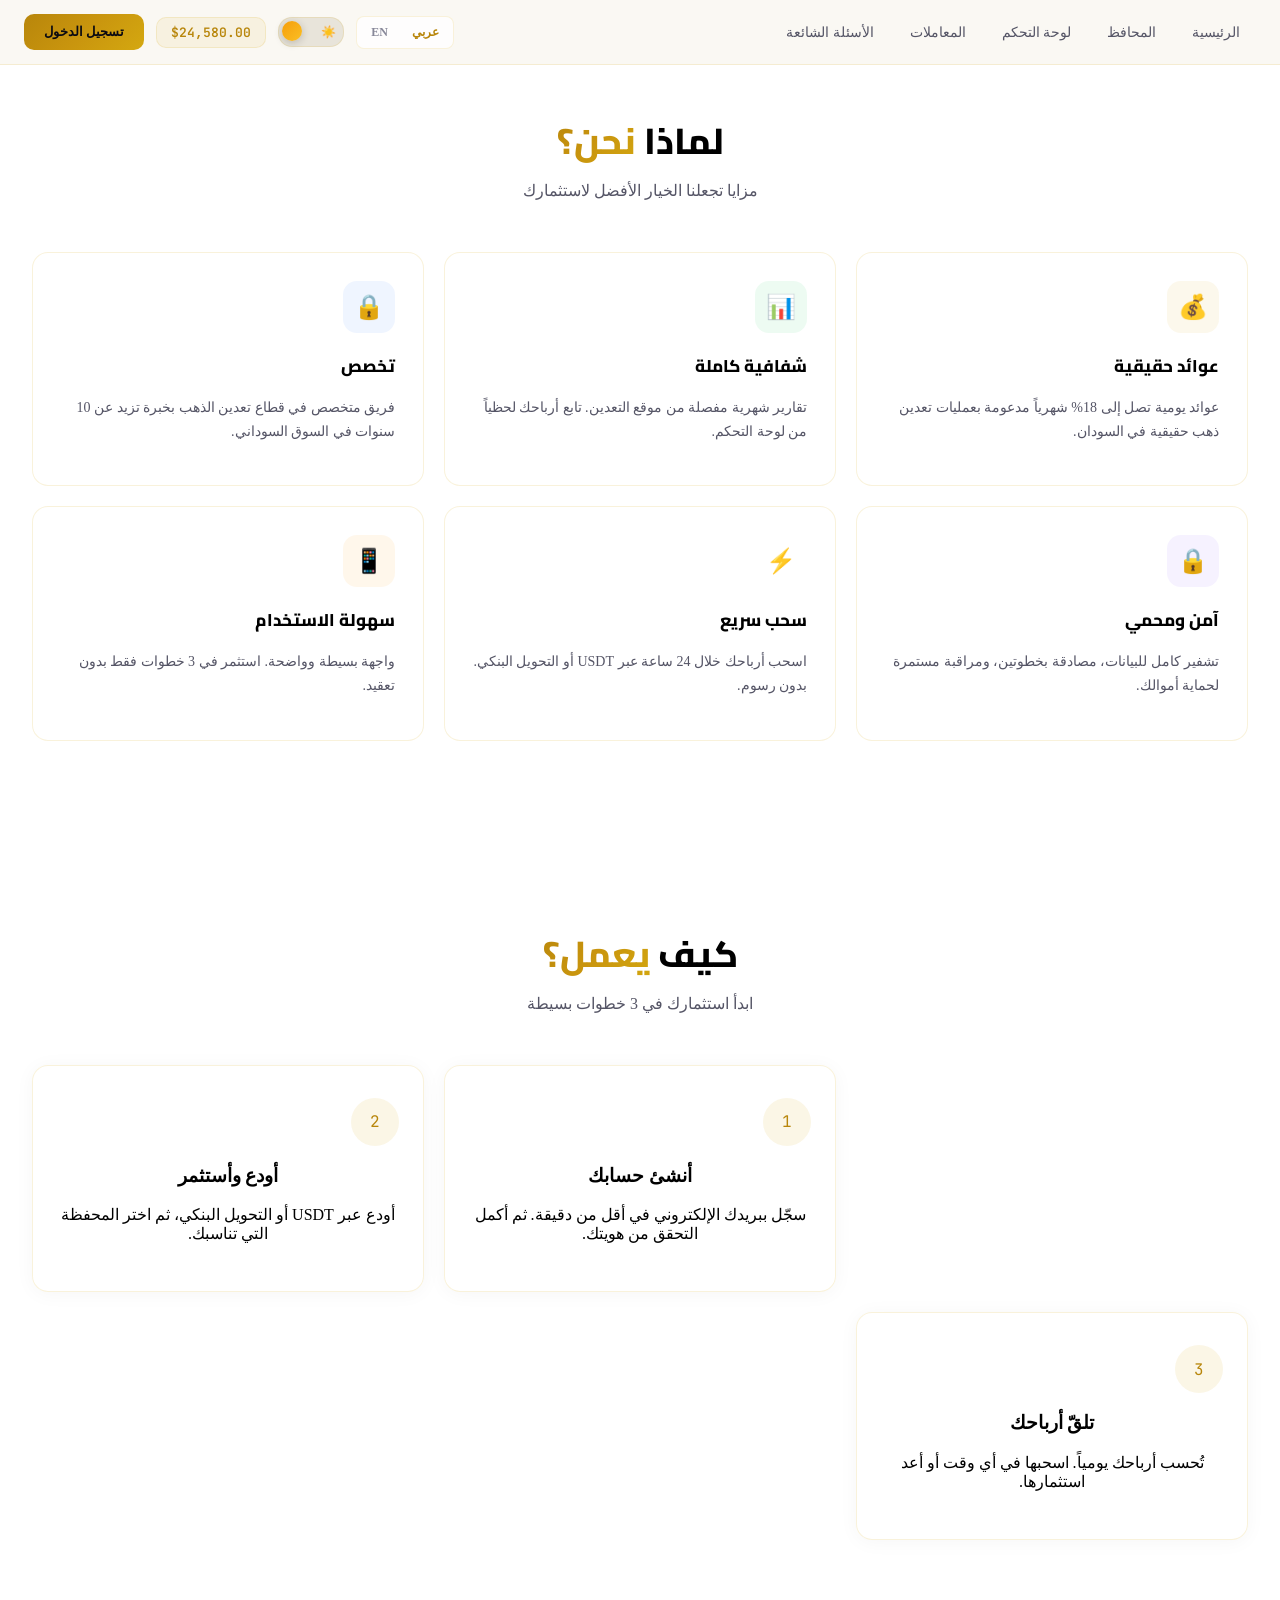
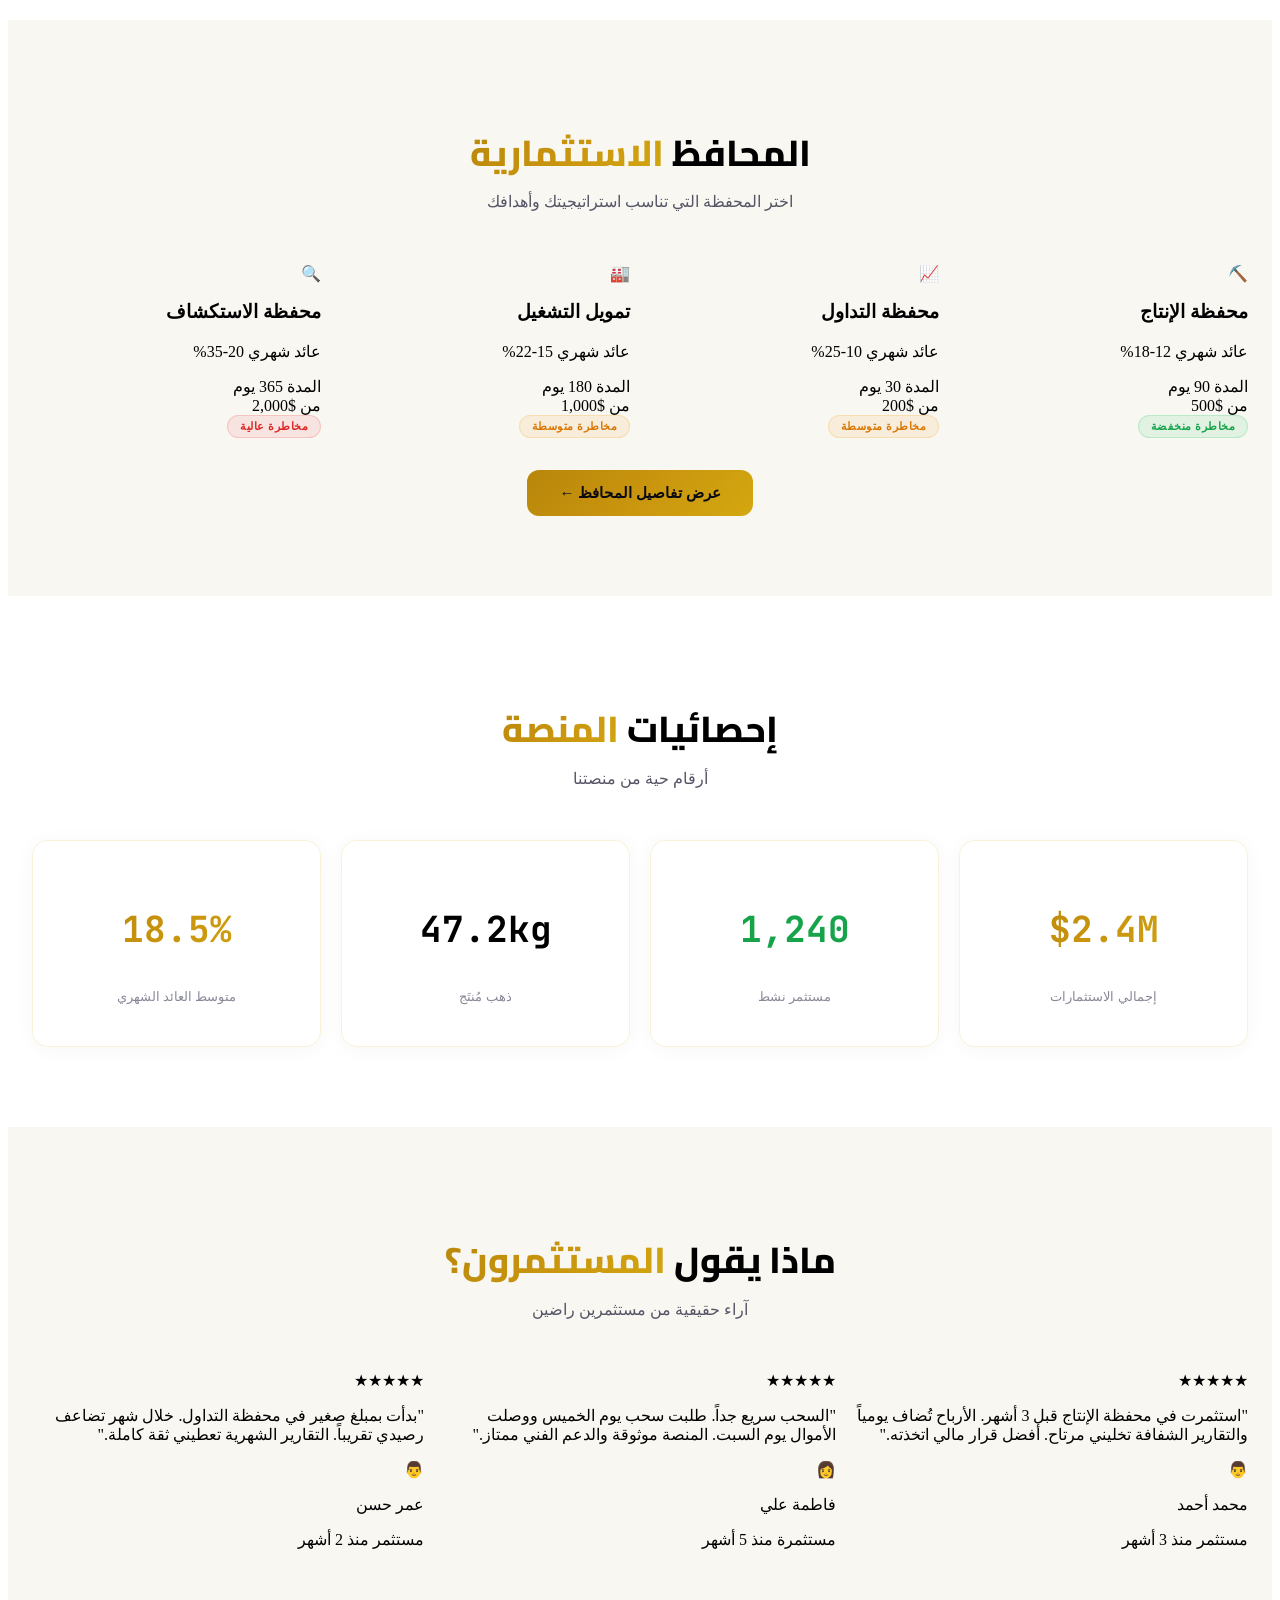
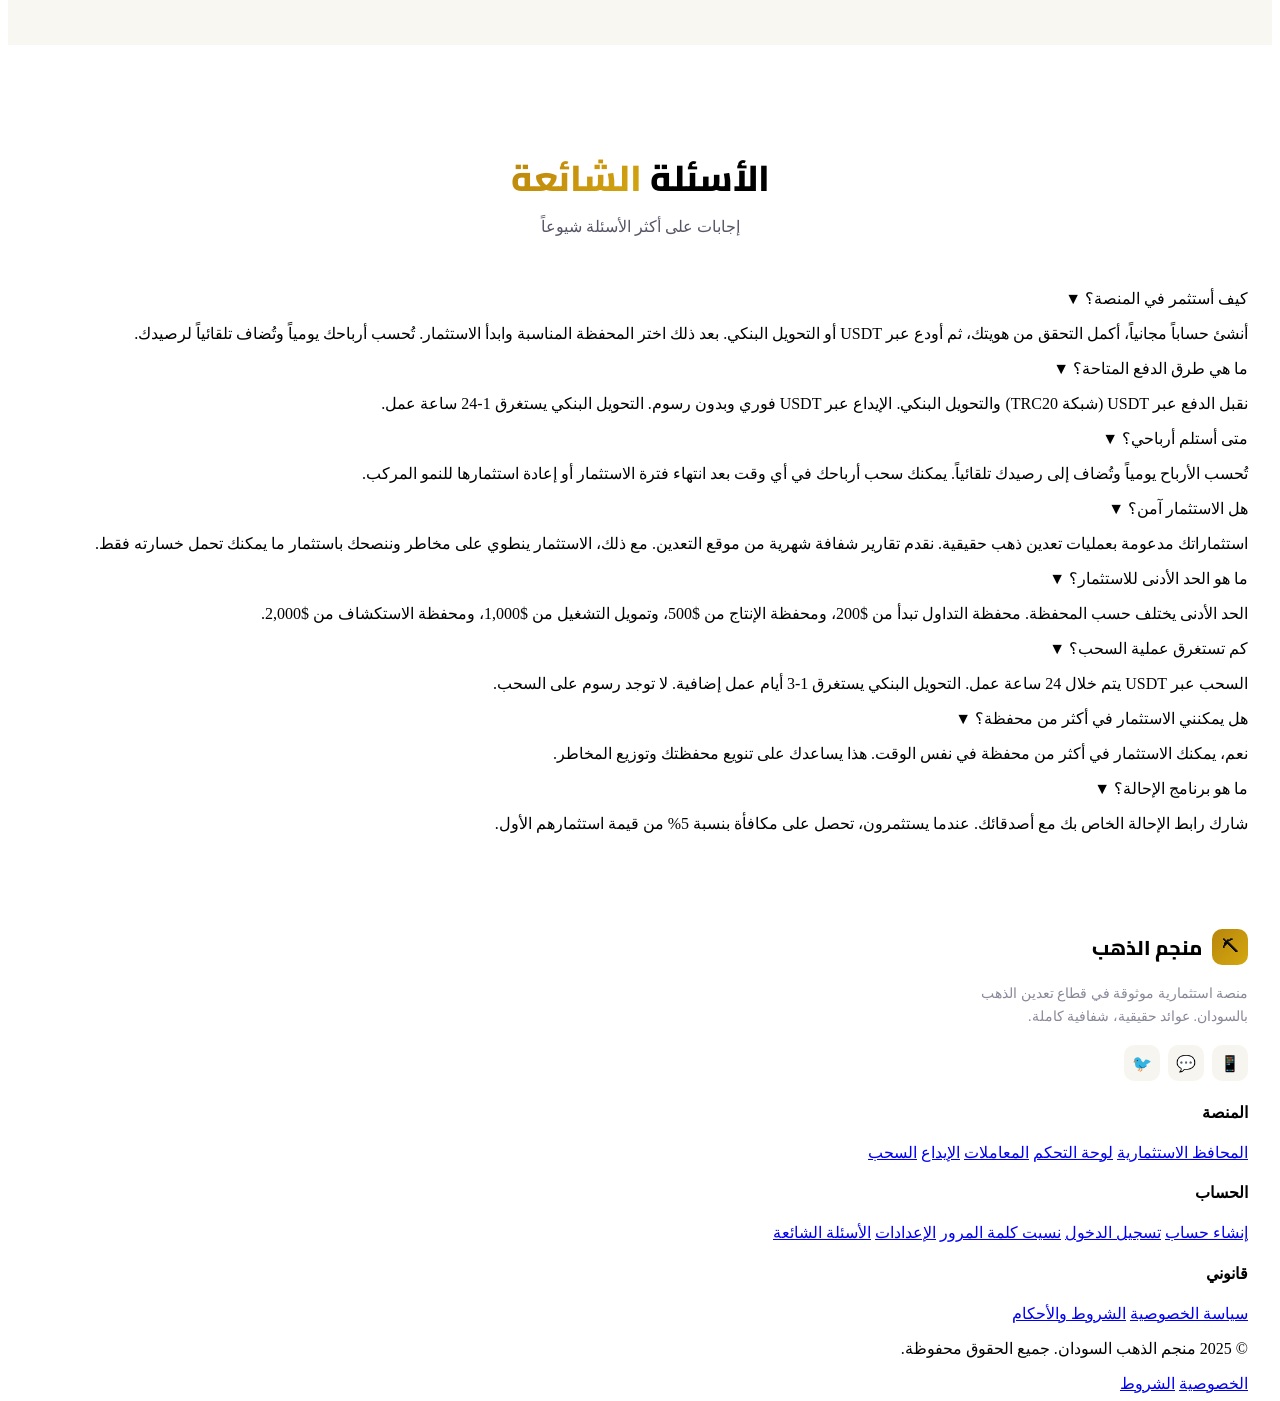
==== commit e5d686ab: "Fix HTML structure and correct element attributes Fix broken HTML in index" ====
--- a/index.html
+++ b/index.html
@@ -43,7 +43,45 @@
       </div>
 
       <div class="nav-links" id="navLinks" style="order:2">
-        <a class" href="indexpurple">🔒</div>
+        <a class="nav-link active" href="index.html">الرئيسية</a>
+        <a class="nav-link" href="portfolios.html">المحافظ</a>
+        <a class="nav-link" href="dashboard.html">لوحة التحكم</a>
+        <a class="nav-link" href="transactions.html">المعاملات</a>
+        <a class="nav-link" href="faq.html">الأسئلة الشائعة</a>
+      </div>
+
+    </div>
+  </div>
+</nav>
+
+<!-- ═══════════════════════════════════════════════════════════════
+     لماذا نحن
+     ═══════════════════════════════════════════════════════════════ -->
+<section class="section">
+  <div class="page">
+    <div class="section-header anim-up">
+      <h2 class="section-title"><span data-i18n="why_title">لماذا</span> <span class="gold-text" data-i18n="why_title2">نحن؟</span></h2>
+      <p class="section-sub" data-i18n="why_sub">مزايا تجعلنا الخيار الأفضل لاستثمارك</p>
+    </div>
+
+    <div class="grid-3">
+      <div class="feature-card anim-up">
+        <div class="feature-icon feature-icon--gold">💰</div>
+        <h3 class="feature-title" data-i18n="why_1_title">عوائد حقيقية</h3>
+        <p class="feature-desc" data-i18n="why_1_desc">عوائد يومية تصل إلى 18% شهرياً مدعومة بعمليات تعدين ذهب حقيقية في السودان.</p>
+      </div>
+      <div class="feature-card anim-up">
+        <div class="feature-icon feature-icon--green">📊</div>
+        <h3 class="feature-title" data-i18n="why_2_title">شفافية كاملة</h3>
+        <p class="feature-desc" data-i18n="why_2_desc">تقارير شهرية مفصلة من موقع التعدين. تابع أرباحك لحظياً من لوحة التحكم.</p>
+      </div>
+      <div class="feature-card anim-up">
+        <div class="feature-icon feature-icon--blue">🔒</div>
+        <h3 class="feature-title" data-i18n="why_3_title">تخصص</h3>
+        <p class="feature-desc" data-i18n="why_3_desc">فريق متخصص في قطاع تعدين الذهب بخبرة تزيد عن 10 سنوات في السوق السوداني.</p>
+      </div>
+      <div class="feature-card anim-up">
+        <div class="feature-icon feature-icon--purple">🔒</div>
         <h3 class="feature-title" data-i18n="why_4_title">آمن ومحمي</h3>
         <p class="feature-desc" data-i18n="why_4_desc">تشفير كامل للبيانات، مصادقة بخطوتين، ومراقبة مستمرة لحماية أموالك.</p>
       </div>
@@ -74,8 +112,7 @@
     <div class="grid-3" style="position:relative">
       <div class="step-line"></div>
 
-      <div class="step-cardspan>
-      </ glass anim-up" style="position:relative;z-index:1">
+      <div class="step-card glass anim-up" style="position:relative;z-index:1">
         <div class="step-num">1</div>
         <h3 class="step-title" data-i18n="how_1_title">أنشئ حسابك</h3>
         <p class="step-desc" data-i18n="how_1_desc">سجّل ببريدك الإلكتروني في أقل من دقيقة. ثم أكمل التحقق من هويتك.</p>
@@ -147,9 +184,18 @@
           <span class="portfolio-card-label">من</span>
           <span class="portfolio-card-value mono">$1,000</span>
         </div>
-        <span class="badge badge-warning">مخاطرة متوسطة</div>
-
-      <div class="portfolio-card-row">
+        <span class="badge badge-warning">مخاطرة متوسطة</span>
+      </div>
+
+      <div class="portfolio-card anim-up">
+        <div class="portfolio-card-icon">🔍</div>
+        <h3 class="portfolio-card-title">محفظة الاستكشاف</h3>
+        <p class="portfolio-card-sub">عائد شهري 20-35%</p>
+        <div class="portfolio-card-row">
+          <span class="portfolio-card-label">المدة</span>
+          <span class="portfolio-card-value">365 يوم</span>
+        </div>
+        <div class="portfolio-card-row">
           <span class="portfolio-card-label">من</span>
           <span class="portfolio-card-value mono">$2,000</span>
         </div>
@@ -157,6 +203,7 @@
       </div>
     </div>
 
+    <!-- Fix A: زر عرض تفاصيل المحافظ -->
     <div class="section-header section-header--tight anim-up">
       <a class="btn-gold btn-lg" href="portfolios.html">عرض تفاصيل المحافظ ←</a>
     </div>
@@ -256,7 +303,7 @@
 
     <div class="faq-list anim-up">
 
-      <div المكافآت class="faq-item">
+      <div class="faq-item">
         <div class="faq-question" onclick="toggleFaq(this)">
           <span>كيف أستثمر في المنصة؟</span>
           <span class="faq-arrow">▼</span>
@@ -312,7 +359,7 @@
           <span class="faq-arrow">▼</span>
         </div>
         <div class="faq-answer">
-          <p>السحب عبر USDT يتم خلال 2قات في pages.css4 ساعة عمل. التحويل البنكي يستغرق 1-3 أيام عمل إضافية. لا توجد رسوم على السحب.</p>
+          <p>السحب عبر USDT يتم خلال 24 ساعة عمل. التحويل البنكي يستغرق 1-3 أيام عمل إضافية. لا توجد رسوم على السحب.</p>
         </div>
       </div>
 
@@ -332,7 +379,31 @@
           <span class="faq-arrow">▼</span>
         </div>
         <div class="faq-answer">
-          <p>شارك رابط الإحالة الخاص بك مع أصدقائك. عندما يستثمرون، تحصل على مكافأة بنسبة 5% من قيمة استثمارهم الأول. تُضاف فa href="#" class="footer-social">🐦</a>
+          <p>شارك رابط الإحالة الخاص بك مع أصدقائك. عندما يستثمرون، تحصل على مكافأة بنسبة 5% من قيمة استثمارهم الأول.</p>
+        </div>
+      </div>
+
+    </div>
+  </div>
+</section>
+
+<!-- ═══════════════════════════════════════════════════════════════
+     تذييل
+     ═══════════════════════════════════════════════════════════════ -->
+<footer class="footer">
+  <div class="page">
+    <div class="footer-grid">
+
+      <div class="footer-col footer-brand-col">
+        <div class="footer-brand">
+          <div class="footer-brand-icon">⛏</div>
+          <span class="footer-brand-text">منجم الذهب</span>
+        </div>
+        <p class="footer-desc">منصة استثمارية موثوقة في قطاع تعدين الذهب بالسودان. عوائد حقيقية، شفافية كاملة.</p>
+        <div class="footer-socials">
+          <a href="#" class="footer-social">📱</a>
+          <a href="#" class="footer-social">💬</a>
+          <a href="#" class="footer-social">🐦</a>
         </div>
       </div>
 
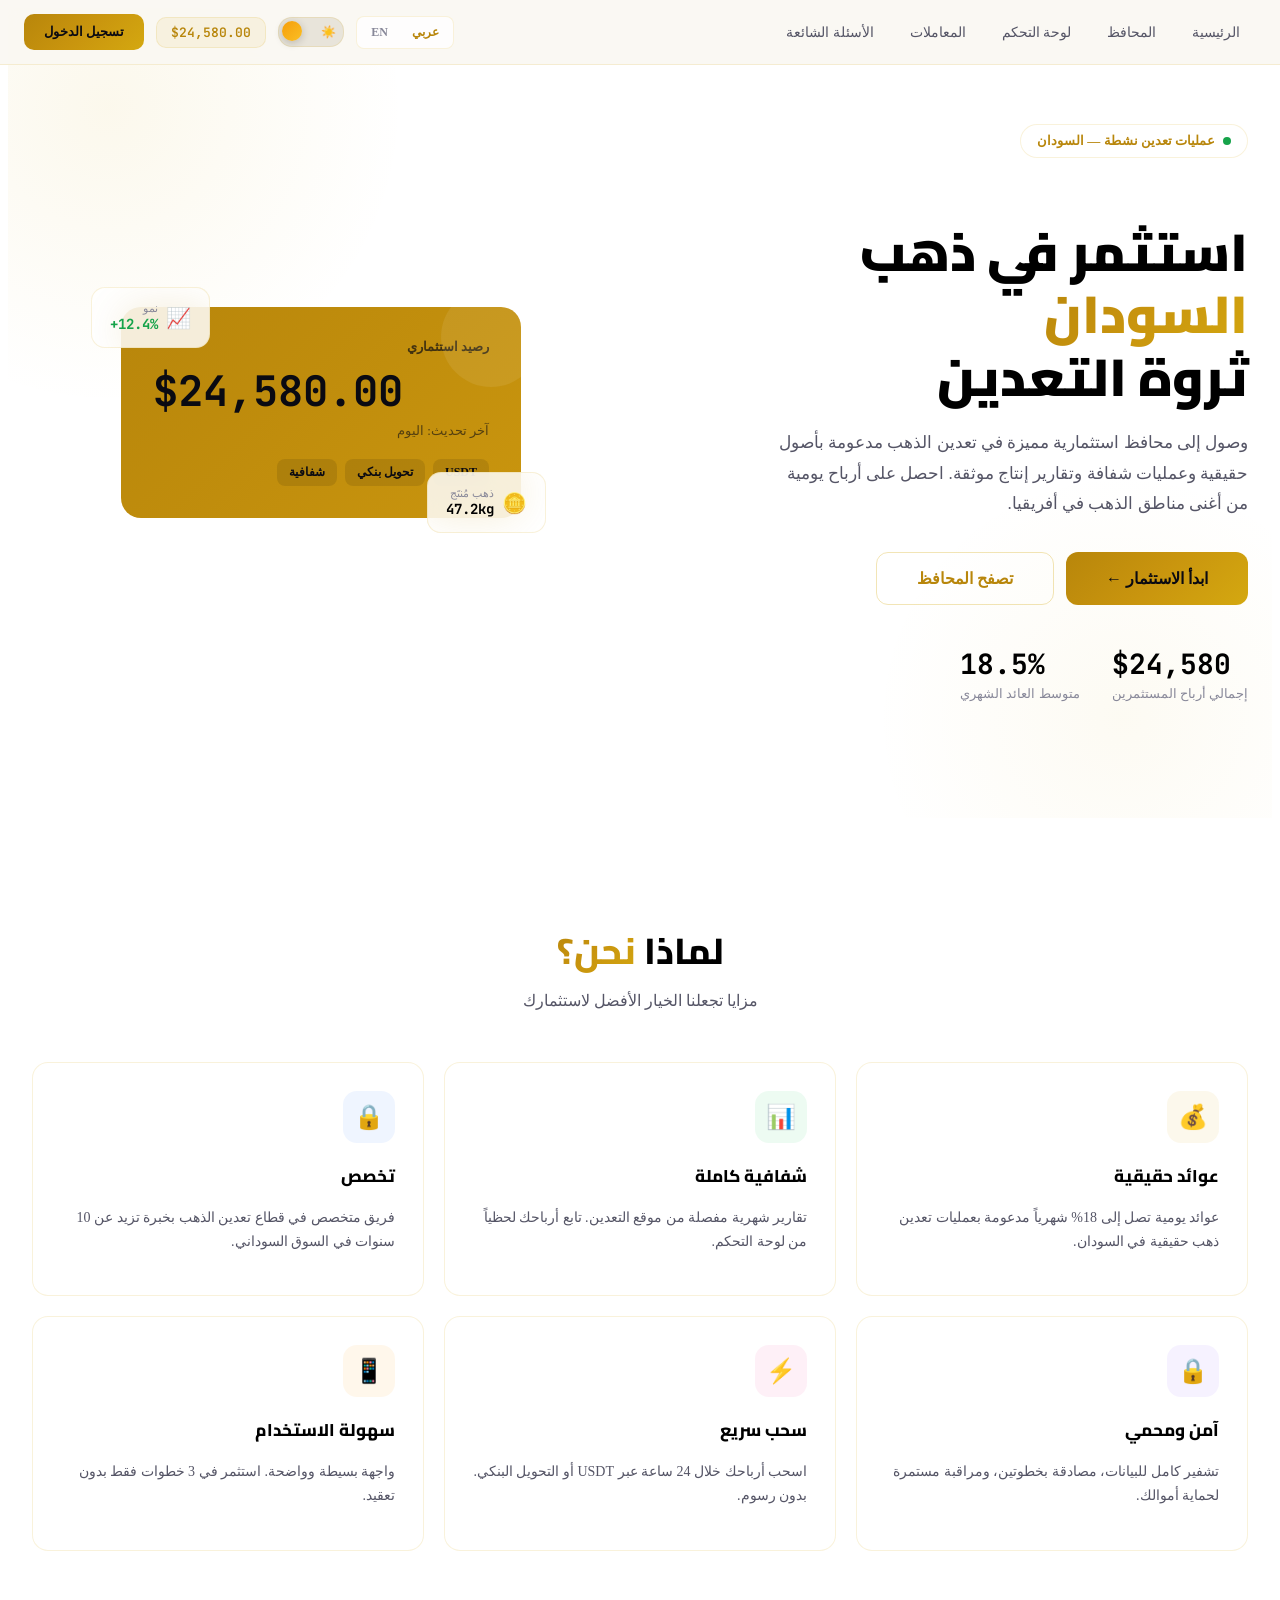
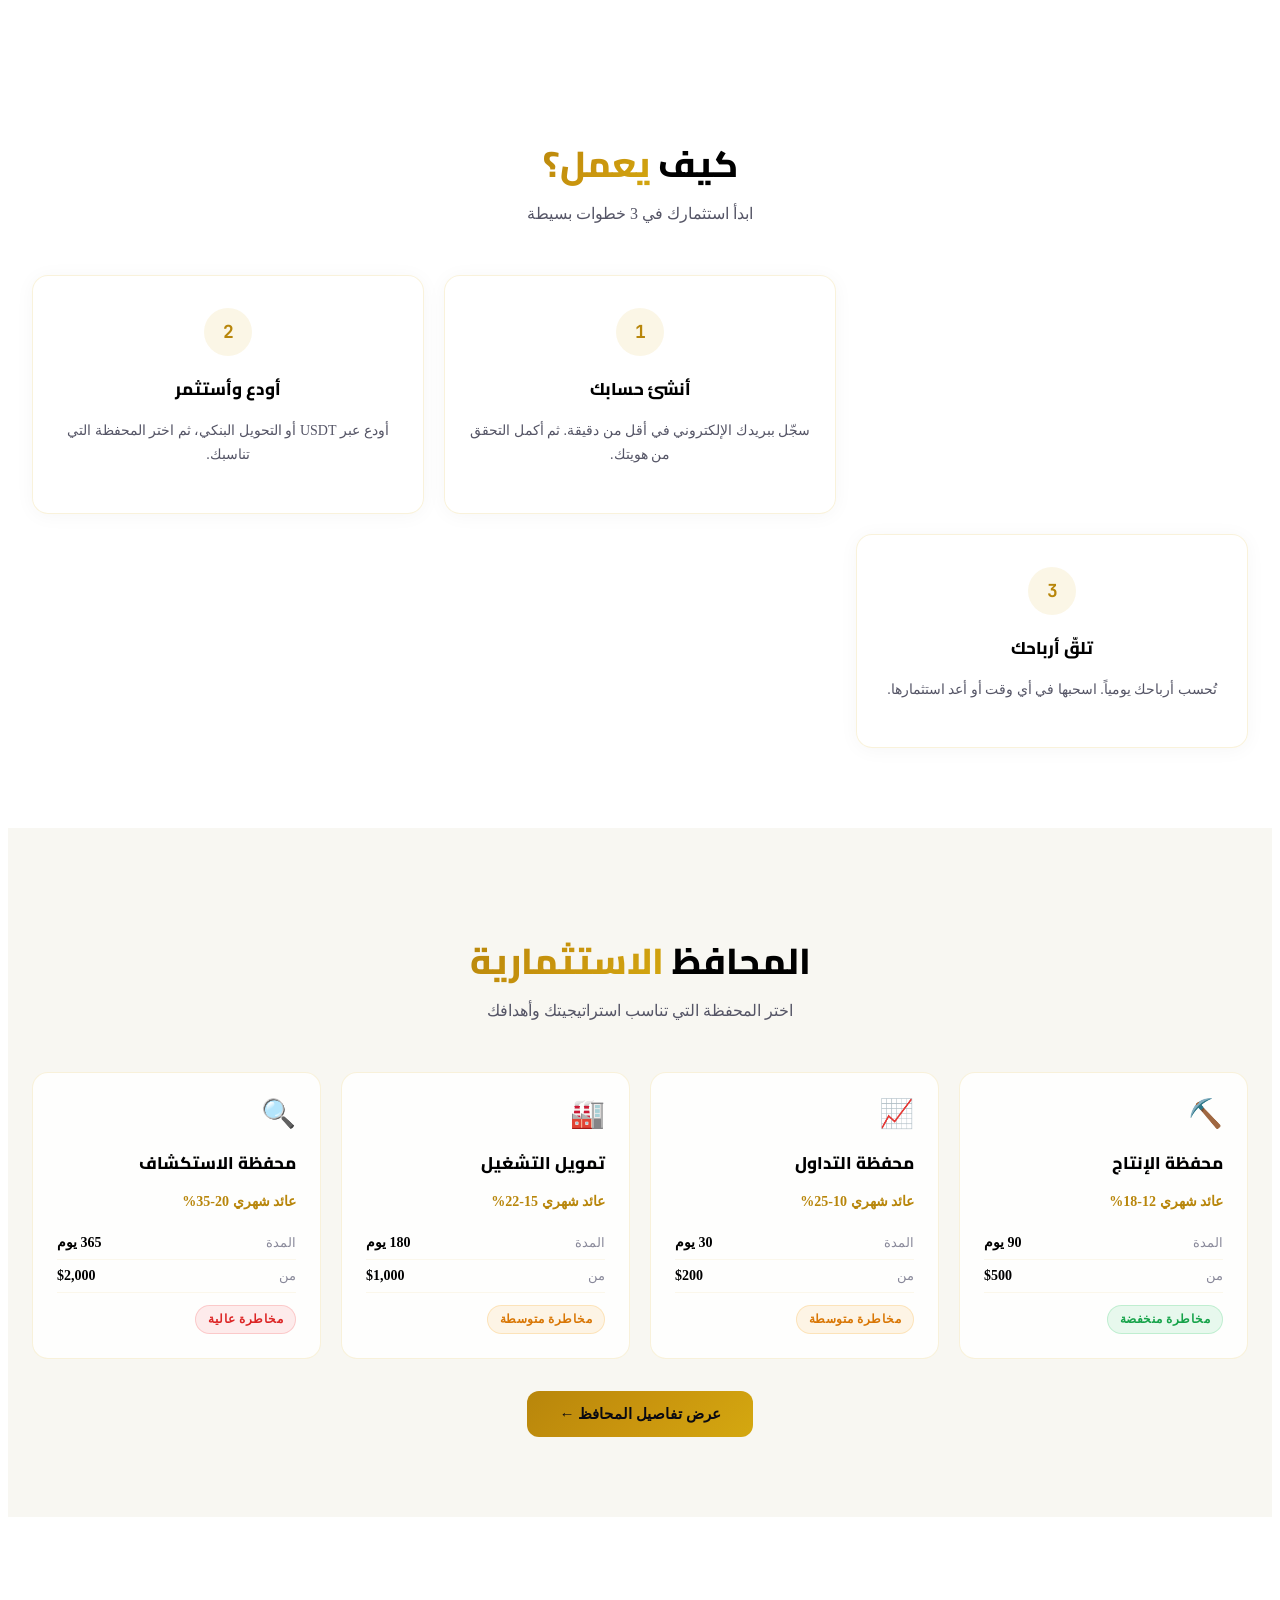
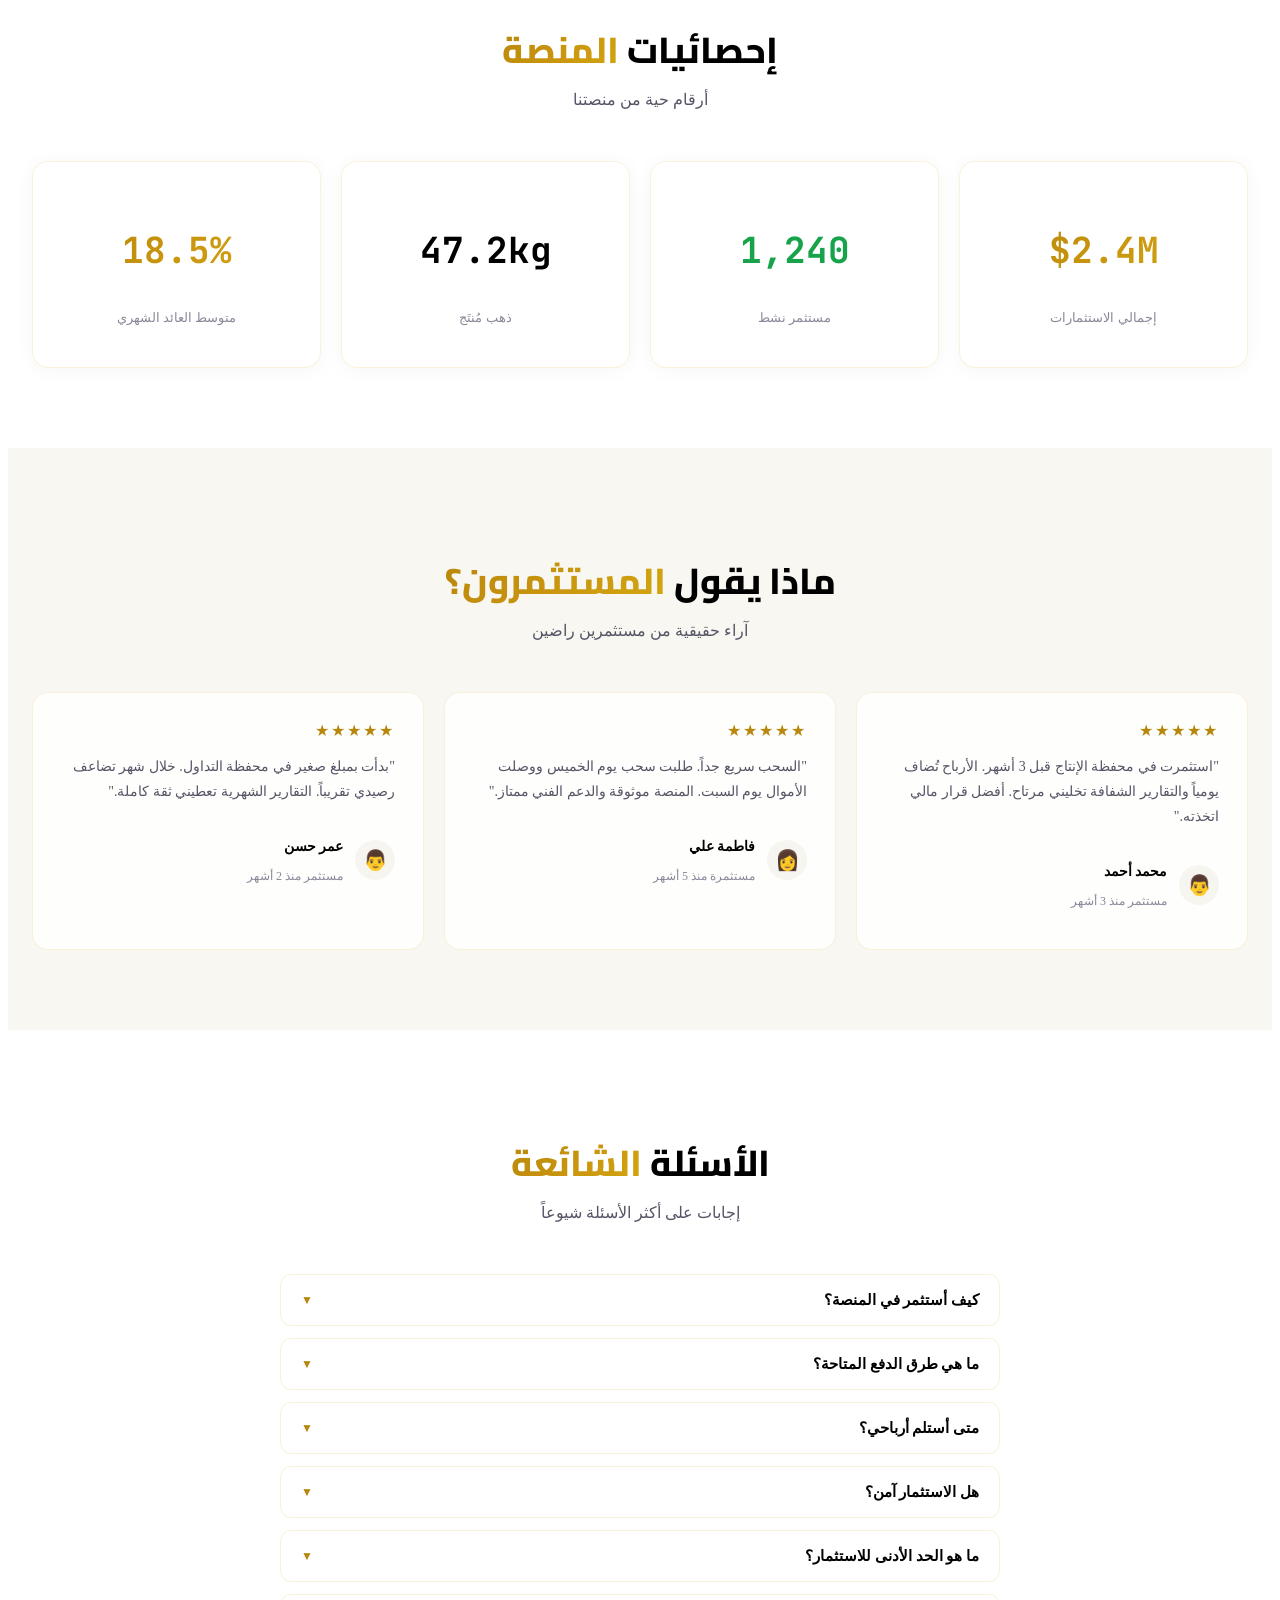
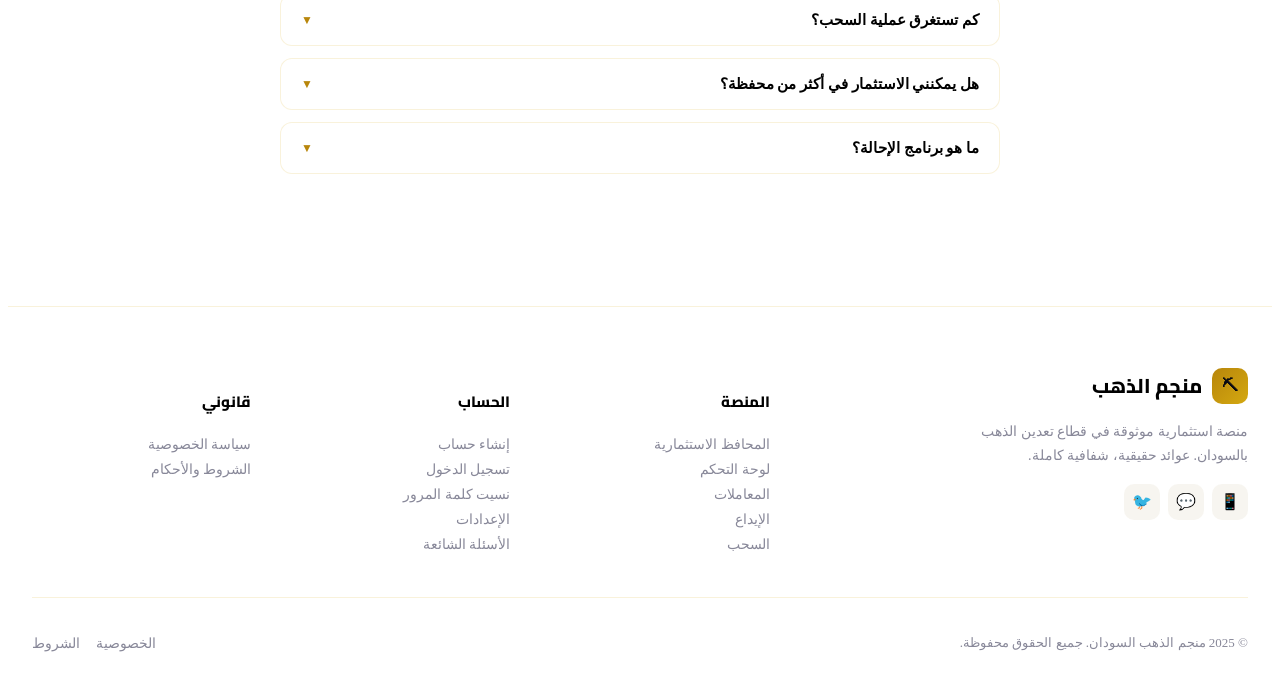
==== commit 2915f732: "Add hero section with investment details" ====
--- a/index.html
+++ b/index.html
@@ -53,7 +53,88 @@
     </div>
   </div>
 </nav>
-
+<!-- ═══════════════════════════════════════════════════════════════
+     Hero
+     ═══════════════════════════════════════════════════════════════ -->
+<section class="hero">
+  <div class="hero-bg"></div>
+
+  <div class="page">
+    <div class="hero-content">
+      <!-- النص -->
+      <div>
+        <div class="hero-badge anim-up">
+          <span class="hero-badge-dot"></span>
+          <span>عمليات تعدين نشطة — السودان</span>
+        </div>
+
+        <h1 class="hero-title anim-up">
+          استثمر في ذهب <span class="gold-text">السودان</span><br>
+          ثروة التعدين
+        </h1>
+
+        <p class="hero-sub anim-up">
+          وصول إلى محافظ استثمارية مميزة في تعدين الذهب مدعومة بأصول حقيقية وعمليات شفافة وتقارير إنتاج موثقة.
+          احصل على أرباح يومية من أغنى مناطق الذهب في أفريقيا.
+        </p>
+
+        <div class="hero-buttons anim-up">
+          <a class="btn-gold btn-xl" href="portfolios.html">ابدأ الاستثمار ←</a>
+          <a class="btn-outline btn-xl" href="portfolios.html">تصفح المحافظ</a>
+        </div>
+
+        <div class="hero-stats anim-up">
+          <div>
+            <div class="hero-stat-value">$24,580</div>
+            <div class="hero-stat-label">إجمالي أرباح المستثمرين</div>
+          </div>
+          <div>
+            <div class="hero-stat-value">18.5%</div>
+            <div class="hero-stat-label">متوسط العائد الشهري</div>
+          </div>
+        </div>
+      </div>
+
+      <!-- الشكل/الكروت -->
+      <div class="hero-visual anim-up">
+        <div class="hero-card-stack">
+          <div class="hero-float-card hero-float-card-1">
+            <div class="hero-float-inner">
+              <div class="hero-float-icon">📈</div>
+              <div>
+                <div class="hero-float-label">نمو</div>
+                <div class="hero-float-value hero-float-value--success">+12.4%</div>
+              </div>
+            </div>
+          </div>
+
+          <div class="hero-float-card hero-float-card-2">
+            <div class="hero-float-inner">
+              <div class="hero-float-icon">🪙</div>
+              <div>
+                <div class="hero-float-label">ذهب مُنتَج</div>
+                <div class="hero-float-value">47.2kg</div>
+              </div>
+            </div>
+          </div>
+
+          <div class="hero-main-card">
+            <div class="hero-main-label">رصيد استثماري</div>
+            <div class="hero-main-amount">$24,580.00</div>
+            <div class="hero-main-period">آخر تحديث: اليوم</div>
+
+            <div class="hero-main-tags">
+              <span class="hero-main-tag">USDT</span>
+              <span class="hero-main-tag">تحويل بنكي</span>
+              <span class="hero-main-tag">شفافية</span>
+            </div>
+          </div>
+        </div>
+      </div>
+
+    </div>
+  </div>
+</section>
 <!-- ═══════════════════════════════════════════════════════════════
      لماذا نحن
      ═══════════════════════════════════════════════════════════════ -->
--- a/css/pages.css
+++ b/css/pages.css
@@ -215,7 +215,8 @@
 }
 .hero-float-card {
   position: absolute;
-  background solid var(--card-border);
+  background: var(--card-bg);
+  border: 1px solid var(--card-border);
   backdrop-filter: blur(20px);
   border-radius: 14px;
   padding: 14px 18px;
@@ -314,8 +315,7 @@
 .feature-icon--gold { background: rgba(212,168,16,.08); }
 .feature-icon--blue { background: rgba(59,130,246,.08); }
 .feature-icon--purple { background: rgba(139,92,246,.08); }
-.feature-icon--pink { background: rgba(236,72بي (Sidebar)
-,153,.08); }
+.feature-icon--pink { background: rgba(236,72,153,.08); }
 .feature-icon--orange { background: rgba(245,158,11,.08); }
 .feature-title {
   font-family: 'Cairo', serif;
@@ -346,8 +346,228 @@
   align-items: center;
   justify-content: center;
   font-family: 'JetBrains Mono', monospace;
-  font-weight:: var(--card-bg);
-  border: 1px 700 16px;
+  font-weight: 700;
+  font-size: 18px;
+  margin: 0 auto 16px;
+}
+.step-title {
+  font-family: 'Cairo', serif;
+  font-size: 17px;
+  font-weight: 800;
+  margin-bottom: 8px;
+}
+.step-desc {
+  font-size: 14px;
+  color: var(--text2);
+  line-height: 1.7;
+}
+
+/* ───────────────────────────────────────────────────────────────
+   بطاقة محفظة
+   ─────────────────────────────────────────────────────────────── */
+.portfolio-card {
+  padding: 24px;
+  border-radius: 16px;
+  border: 1px solid var(--card-border);
+  background: var(--card-bg);
+  transition: all .3s;
+}
+.portfolio-card:hover {
+  transform: translateY(-4px);
+  border-color: rgba(212,168,16,.3);
+  box-shadow: 0 12px 40px rgba(212,168,16,.08);
+}
+.portfolio-card-icon {
+  font-size: 28px;
+  margin-bottom: 12px;
+}
+.portfolio-card-title {
+  font-family: 'Cairo', serif;
+  font-size: 17px;
+  font-weight: 800;
+  margin-bottom: 4px;
+}
+.portfolio-card-sub {
+  font-size: 14px;
+  color: var(--gold);
+  font-weight: 600;
+  margin-bottom: 16px;
+}
+.portfolio-card-row {
+  display: flex;
+  justify-content: space-between;
+  align-items: center;
+  padding: 8px 0;
+  border-bottom: 1px solid var(--table-border);
+}
+.portfolio-card-label {
+  font-size: 13px;
+  color: var(--text3);
+}
+.portfolio-card-value {
+  font-size: 14px;
+  font-weight: 600;
+}
+
+/* ───────────────────────────────────────────────────────────────
+   شارة (Badge)
+   ─────────────────────────────────────────────────────────────── */
+.badge {
+  display: inline-block;
+  padding: 6px 12px;
+  border-radius: 100px;
+  font-size: 12px;
+  font-weight: 700;
+  margin-top: 12px;
+}
+.badge-success {
+  background: rgba(34,197,94,.1);
+  color: var(--success);
+}
+.badge-warning {
+  background: rgba(245,158,11,.1);
+  color: var(--warning);
+}
+.badge-danger {
+  background: rgba(239,68,68,.1);
+  color: var(--danger);
+}
+
+/* ───────────────────────────────────────────────────────────────
+   بطاقة شهادة (Testimonial)
+   ─────────────────────────────────────────────────────────────── */
+.testimonial-card {
+  padding: 28px;
+  border-radius: 16px;
+  border: 1px solid var(--card-border);
+  background: var(--card-bg);
+}
+.testimonial-stars {
+  color: var(--gold);
+  font-size: 16px;
+  margin-bottom: 12px;
+  letter-spacing: 2px;
+}
+.testimonial-text {
+  font-size: 14px;
+  color: var(--text2);
+  line-height: 1.8;
+  margin-bottom: 20px;
+}
+.testimonial-author {
+  display: flex;
+  align-items: center;
+  gap: 12px;
+}
+.testimonial-avatar {
+  width: 40px;
+  height: 40px;
+  border-radius: 50%;
+  background: var(--stat-inner-bg);
+  display: flex;
+  align-items: center;
+  justify-content: center;
+  font-size: 20px;
+}
+.testimonial-name {
+  font-weight: 700;
+  font-size: 14px;
+}
+.testimonial-period {
+  font-size: 12px;
+  color: var(--text3);
+}
+
+/* ───────────────────────────────────────────────────────────────
+   الأسئلة الشائعة (FAQ)
+   ─────────────────────────────────────────────────────────────── */
+.faq-list {
+  max-width: 720px;
+  margin: 0 auto;
+}
+.faq-item {
+  border: 1px solid var(--card-border);
+  border-radius: 12px;
+  margin-bottom: 12px;
+  background: var(--card-bg);
+  overflow: hidden;
+}
+.faq-question {
+  display: flex;
+  justify-content: space-between;
+  align-items: center;
+  padding: 16px 20px;
+  cursor: pointer;
+  font-weight: 600;
+  font-size: 15px;
+  transition: background .2s;
+}
+.faq-question:hover {
+  background: var(--stat-inner-bg);
+}
+.faq-arrow {
+  font-size: 12px;
+  transition: transform .3s;
+  color: var(--gold);
+}
+.faq-answer {
+  max-height: 0;
+  overflow: hidden;
+  transition: max-height .3s ease, padding .3s ease;
+}
+.faq-answer.open {
+  max-height: 300px;
+  padding: 0 20px 16px;
+}
+.faq-answer p {
+  font-size: 14px;
+  color: var(--text2);
+  line-height: 1.8;
+}
+
+/* ───────────────────────────────────────────────────────────────
+   تذييل (Footer)
+   ─────────────────────────────────────────────────────────────── */
+.footer {
+  border-top: 1px solid var(--card-border);
+  padding: 60px 0 24px;
+  margin-top: 40px;
+}
+.footer-grid {
+  display: grid;
+  grid-template-columns: 2fr 1fr 1fr 1fr;
+  gap: 40px;
+  margin-bottom: 40px;
+}
+.footer-col h4 {
+  font-family: 'Cairo', serif;
+  font-size: 15px;
+  font-weight: 800;
+  margin-bottom: 16px;
+}
+.footer-link {
+  display: block;
+  font-size: 14px;
+  color: var(--text3);
+  text-decoration: none;
+  padding: 4px 0;
+  transition: color .2s;
+}
+.footer-link:hover {
+  color: var(--gold);
+}
+.footer-bottom {
+  display: flex;
+  justify-content: space-between;
+  align-items: center;
+  padding-top: 24px;
+  border-top: 1px solid var(--card-border);
+  font-size: 13px;
+  color: var(--text3);
+}
+.footer-bottom-links {
+  display: flex;
+  gap: 16px;
 }
 .footer-brand {
   display: flex;
@@ -449,8 +669,29 @@
 }
 
 /* ───────────────────────────────────────────────────────────────
-   الشريط الجان   ─────────2px;
-  color: var(--text3);
+   الشريط الجانبي (Sidebar)
+   ─────────────────────────────────────────────────────────────── */
+.sidebar {
+  position: sticky;
+  top: 100px;
+  height: fit-content;
+}
+.sidebar-balance {
+  padding: 20px;
+  border-radius: 14px;
+  border: 1px solid var(--card-border);
+  background: var(--card-bg);
+  margin-bottom: 16px;
+}
+.sidebar-balance-label {
+  font-size: 12px;
+  color: var(--text3);
+  margin-bottom: 4px;
+}
+.sidebar-balance-value {
+  font-family: 'JetBrains Mono', monospace;
+  font-size: 24px;
+  font-weight: 700;
   direction: ltr;
 }
 .sidebar-nav {
@@ -844,6 +1085,191 @@
 }
 
 /* ───────────────────────────────────────────────────────────────
+   CTA Section
+   ─────────────────────────────────────────────────────────────── */
+.cta-section {
+  padding: 80px 0;
+}
+.cta-box {
+  background: linear-gradient(135deg, var(--gold), var(--gold-mid));
+  border-radius: 24px;
+  padding: 60px 40px;
+  text-align: center;
+  position: relative;
+  overflow: hidden;
+}
+.cta-box::before {
+  content: '';
+  position: absolute;
+  top: -50%;
+  right: -30%;
+  width: 400px;
+  height: 400px;
+  border-radius: 50%;
+  background: rgba(255,255,255,.06);
+}
+.cta-box::after {
+  content: '';
+  position: absolute;
+  bottom: -40%;
+  left: -20%;
+  width: 300px;
+  height: 300px;
+  border-radius: 50%;
+  background: rgba(255,255,255,.04);
+}
+.cta-title {
+  font-family: 'Cairo', serif;
+  font-size: 32px;
+  font-weight: 900;
+  color: #0a0a12;
+  margin-bottom: 12px;
+  position: relative;
+  z-index: 1;
+}
+.cta-sub {
+  font-size: 16px;
+  color: rgba(10,10,18,.7);
+  margin-bottom: 32px;
+  max-width: 480px;
+  margin-left: auto;
+  margin-right: auto;
+  position: relative;
+  z-index: 1;
+}
+.cta-buttons {
+  display: flex;
+  gap: 12px;
+  justify-content: center;
+  position: relative;
+  z-index: 1;
+}
+
+/* ───────────────────────────────────────────────────────────────
+   Form Elements (Login / Register)
+   ─────────────────────────────────────────────────────────────── */
+.form-group {
+  margin-bottom: 20px;
+}
+.form-label {
+  display: block;
+  font-size: 14px;
+  font-weight: 600;
+  margin-bottom: 8px;
+  color: var(--text);
+}
+.form-input {
+  width: 100%;
+  padding: 12px 16px;
+  border-radius: 10px;
+  border: 1px solid var(--card-border);
+  background: var(--card-bg);
+  color: var(--text);
+  font-size: 14px;
+  font-family: inherit;
+  transition: border-color .2s;
+  direction: ltr;
+}
+.form-input:focus {
+  outline: none;
+  border-color: var(--gold);
+  box-shadow: 0 0 0 3px rgba(212,168,16,.1);
+}
+.form-input::placeholder {
+  color: var(--text3);
+}
+.form-row {
+  display: grid;
+  grid-template-columns: 1fr 1fr;
+  gap: 16px;
+}
+.form-checkbox {
+  display: flex;
+  align-items: center;
+  gap: 8px;
+  font-size: 14px;
+  color: var(--text2);
+  cursor: pointer;
+}
+.form-checkbox input {
+  accent-color: var(--gold);
+}
+.form-link {
+  color: var(--gold);
+  text-decoration: none;
+  font-weight: 600;
+  font-size: 14px;
+  transition: opacity .2s;
+}
+.form-link:hover {
+  opacity: .7;
+}
+.form-divider {
+  text-align: center;
+  color: var(--text3);
+  font-size: 13px;
+  margin: 24px 0;
+  position: relative;
+}
+.form-divider::before,
+.form-divider::after {
+  content: '';
+  position: absolute;
+  top: 50%;
+  width: 40%;
+  height: 1px;
+  background: var(--card-border);
+}
+.form-divider::before { right: 0; }
+.form-divider::after { left: 0; }
+
+/* ───────────────────────────────────────────────────────────────
+   Deposit / Withdraw Pages
+   ─────────────────────────────────────────────────────────────── */
+.amount-input-wrap {
+  position: relative;
+}
+.amount-input-wrap .form-input {
+  padding-left: 60px;
+  font-family: 'JetBrains Mono', monospace;
+  font-size: 24px;
+  font-weight: 700;
+  text-align: center;
+}
+.amount-input-wrap .amount-prefix {
+  position: absolute;
+  left: 20px;
+  top: 50%;
+  transform: translateY(-50%);
+  font-family: 'JetBrains Mono', monospace;
+  font-size: 20px;
+  font-weight: 700;
+  color: var(--gold);
+}
+.amount-presets {
+  display: flex;
+  gap: 8px;
+  margin-top: 12px;
+  flex-wrap: wrap;
+}
+.amount-preset {
+  padding: 8px 16px;
+  border-radius: 8px;
+  border: 1px solid var(--card-border);
+  background: transparent;
+  color: var(--text2);
+  font-size: 13px;
+  font-weight: 600;
+  cursor: pointer;
+  font-family: inherit;
+  transition: all .2s;
+}
+.amount-preset:hover {
+  border-color: rgba(212,168,16,.3);
+  color: var(--gold);
+}
+
+/* ───────────────────────────────────────────────────────────────
    متجاوب (Responsive)
    ─────────────────────────────────────────────────────────────── */
 @media (max-width: 1024px) {
@@ -851,7 +1277,7 @@
   .sidebar { position: static; }
   .stat-grid { grid-template-columns: repeat(2, 1fr); }
 }
-@media (max-width: 768="nav-link activepx) {
+@media (max-width: 768px) {
   .hero-content { grid-template-columns: 1fr; gap: 40px; }
   .hero-title { font-size: 34px; }
   .hero-visual { order: -1; }
@@ -864,6 +1290,7 @@
   .export-bar { padding: 0 16px 12px; }
   .card-header { padding: 16px; flex-direction: column; gap: 8px; align-items: flex-start; }
   .section-title-bar { flex-direction: column; gap: 8px; align-items: flex-start; }
+  .form-row { grid-template-columns: 1fr; }
 }
 @media (max-width: 480px) {
   .footer-grid { grid-template-columns: 1fr; }
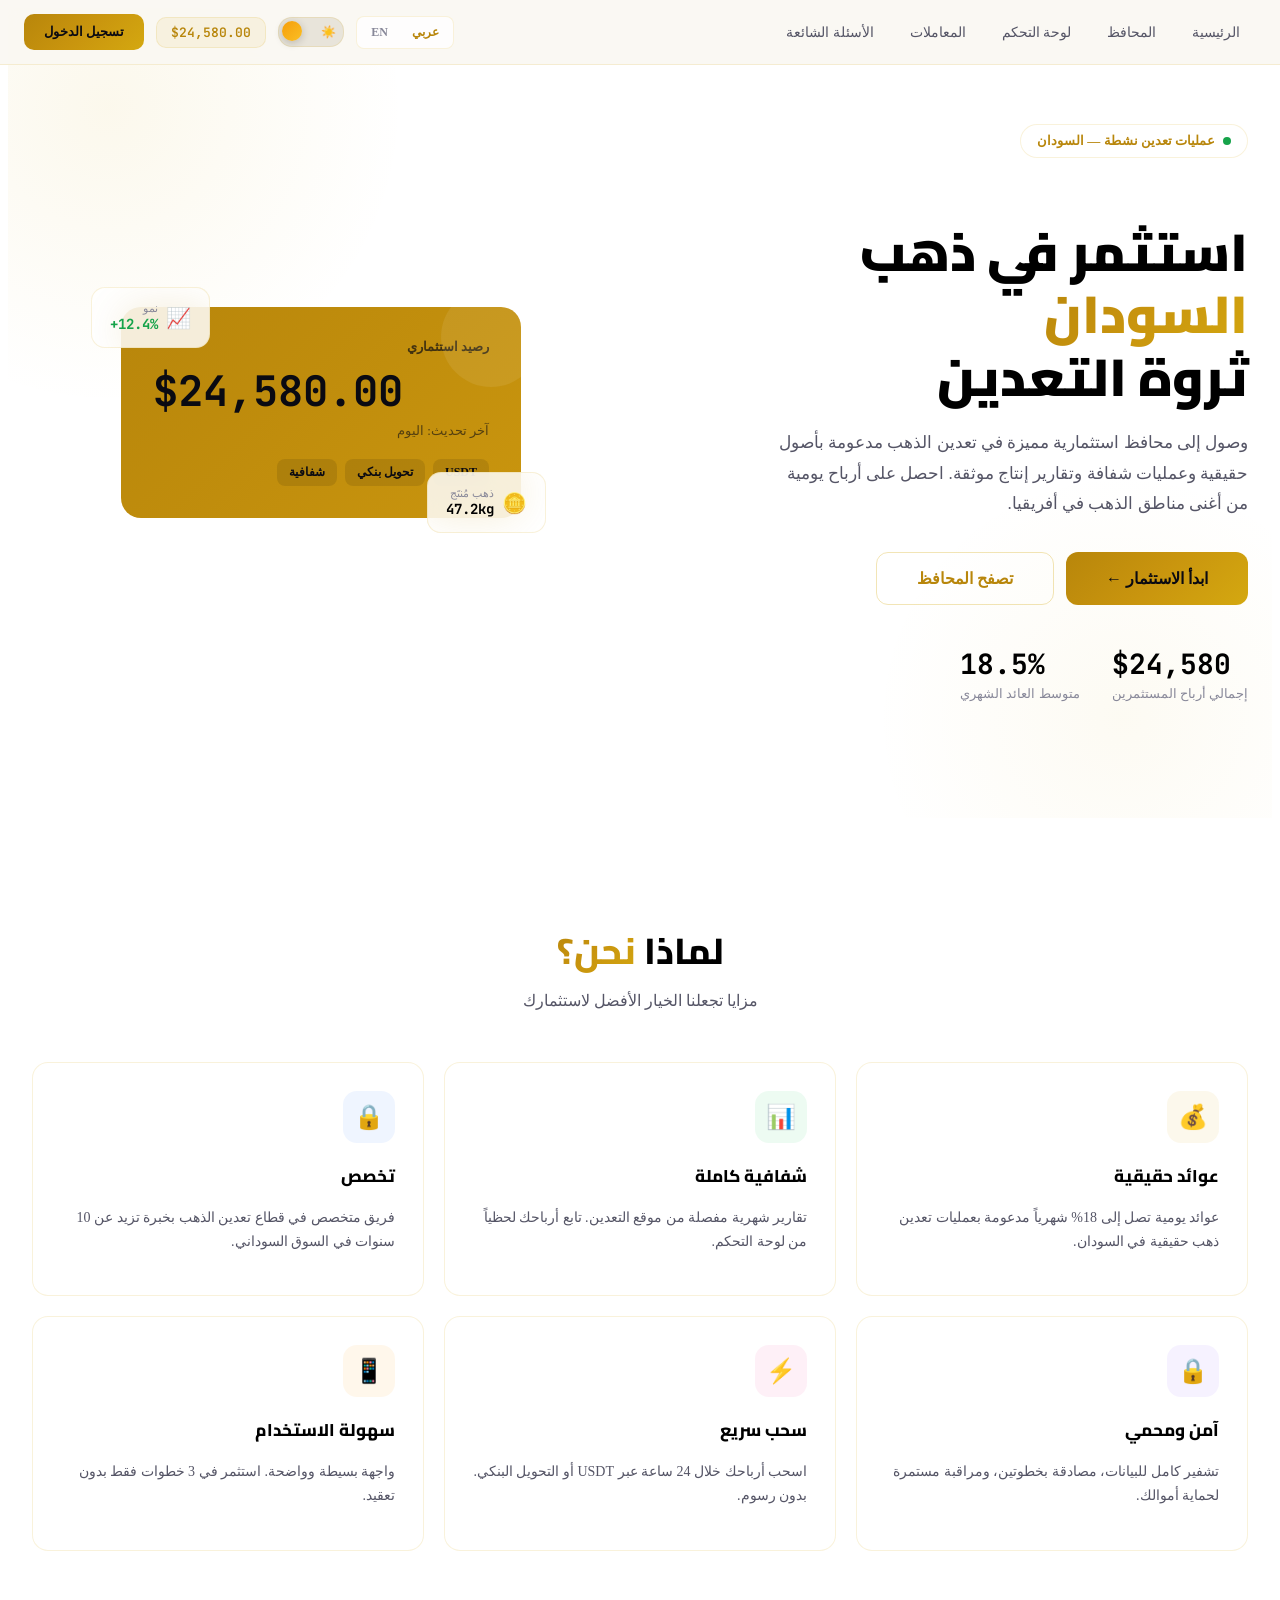
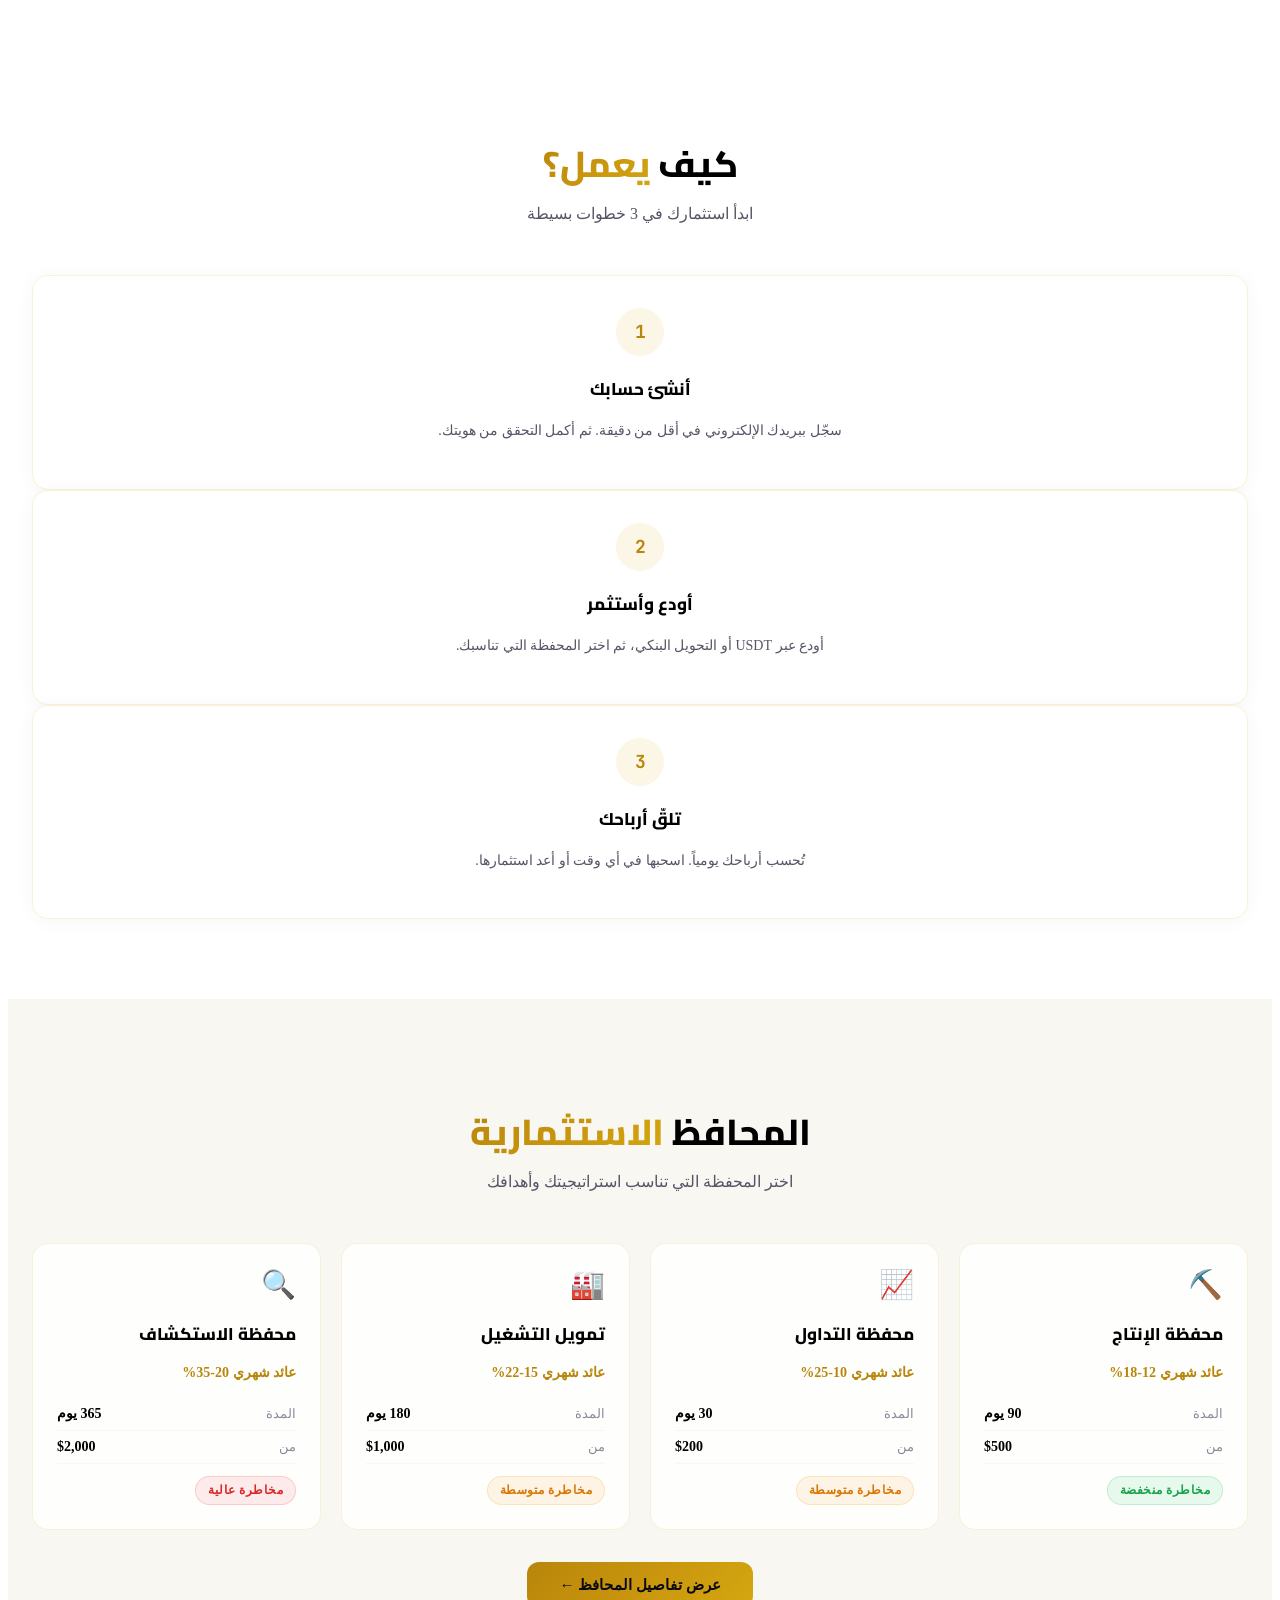
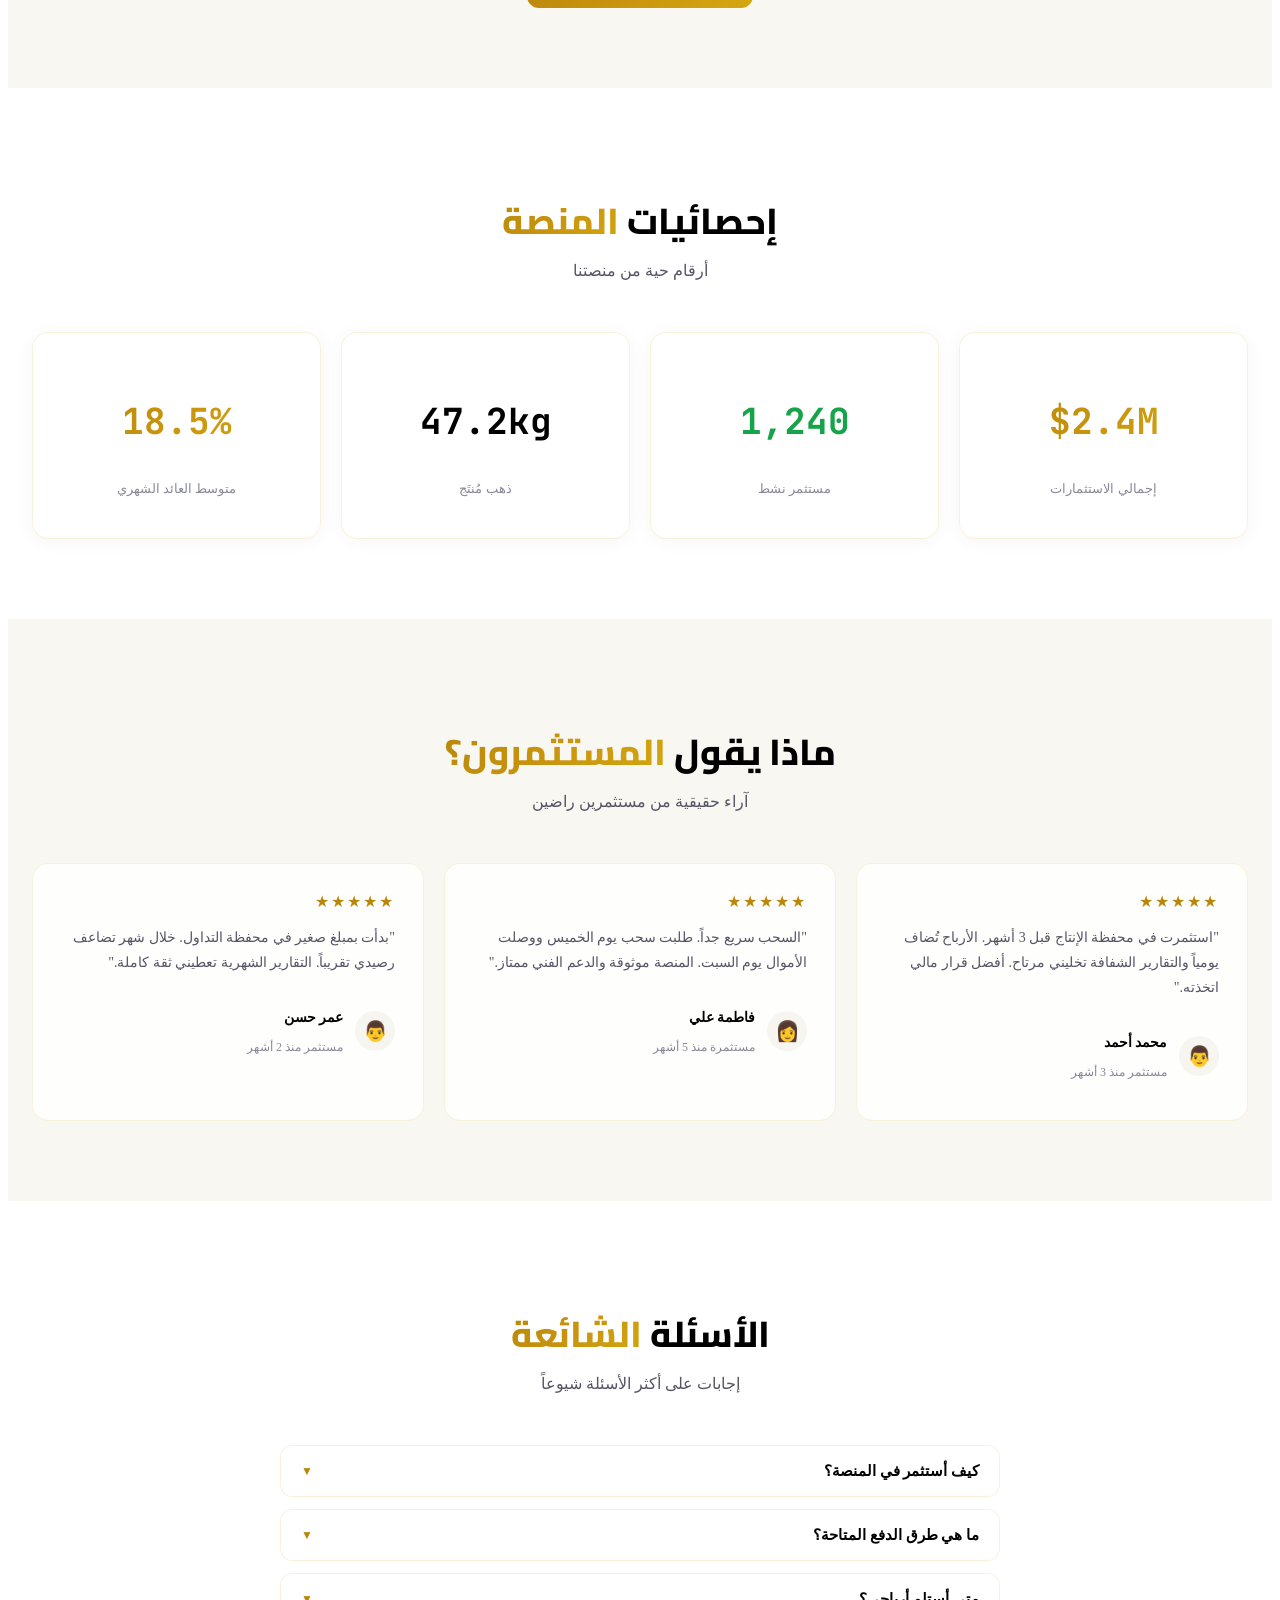
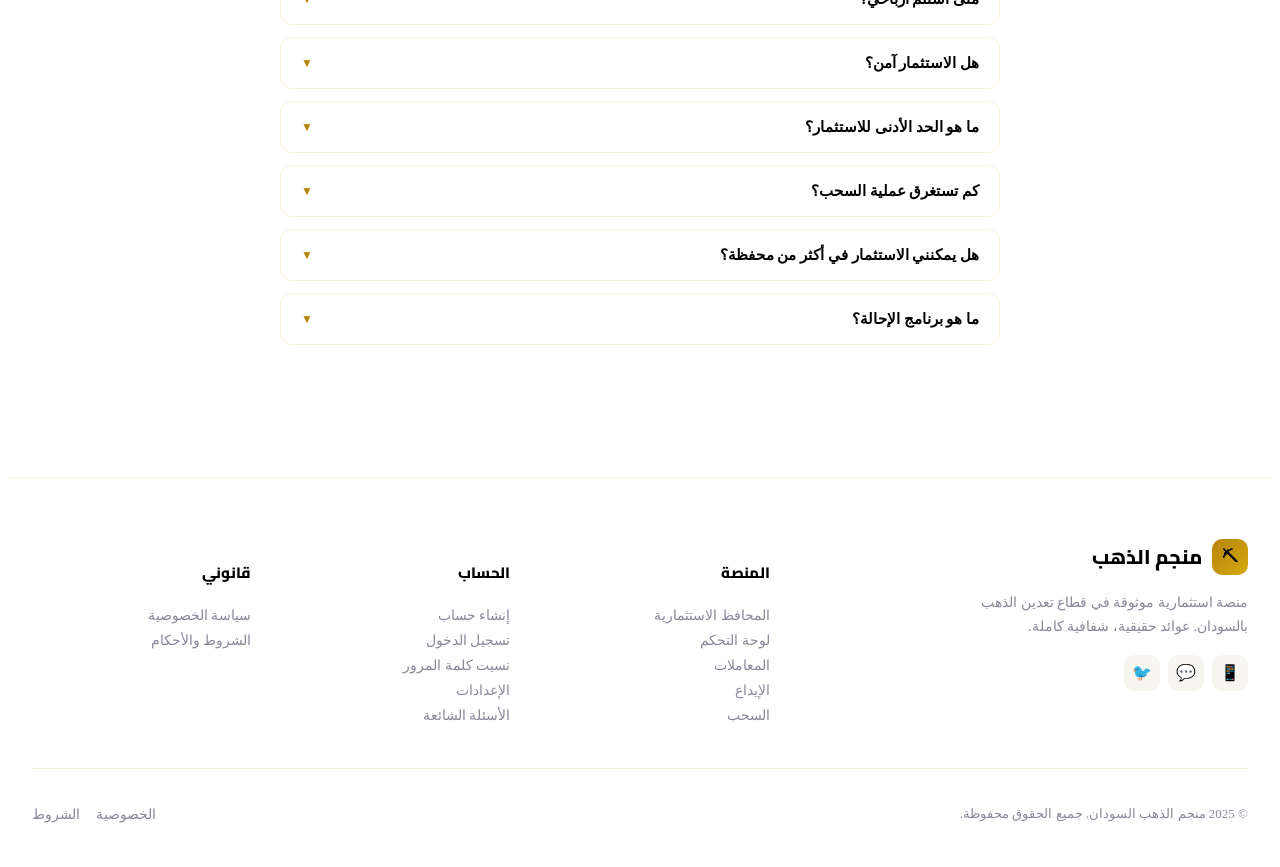
==== commit 69a980e7: "Refactor grid layout in index.html" ====
--- a/index.html
+++ b/index.html
@@ -190,7 +190,7 @@
       <p class="section-sub" data-i18n="how_sub">ابدأ استثمارك في 3 خطوات بسيطة</p>
     </div>
 
-    <div class="grid-3" style="position:relative">
+    <div class="steps-grid">
       <div class="step-line"></div>
 
       <div class="step-card glass anim-up" style="position:relative;z-index:1">
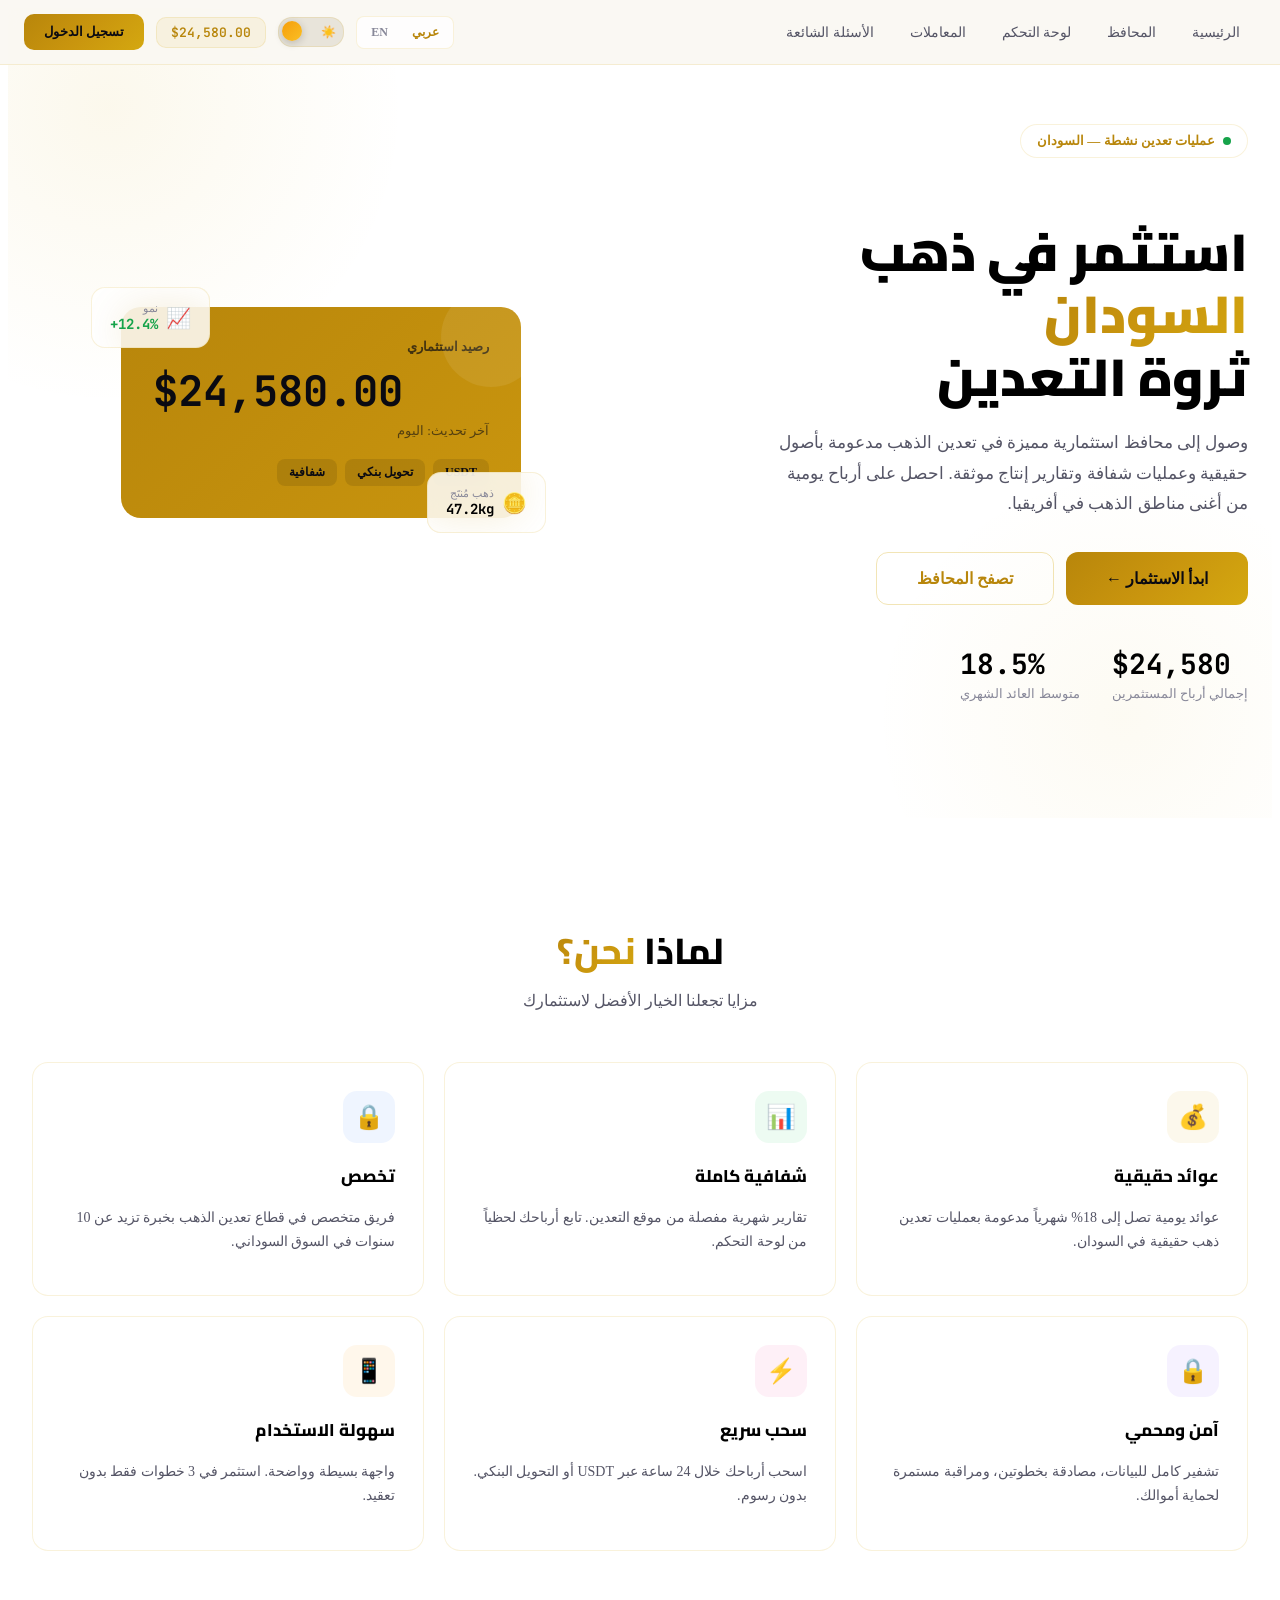
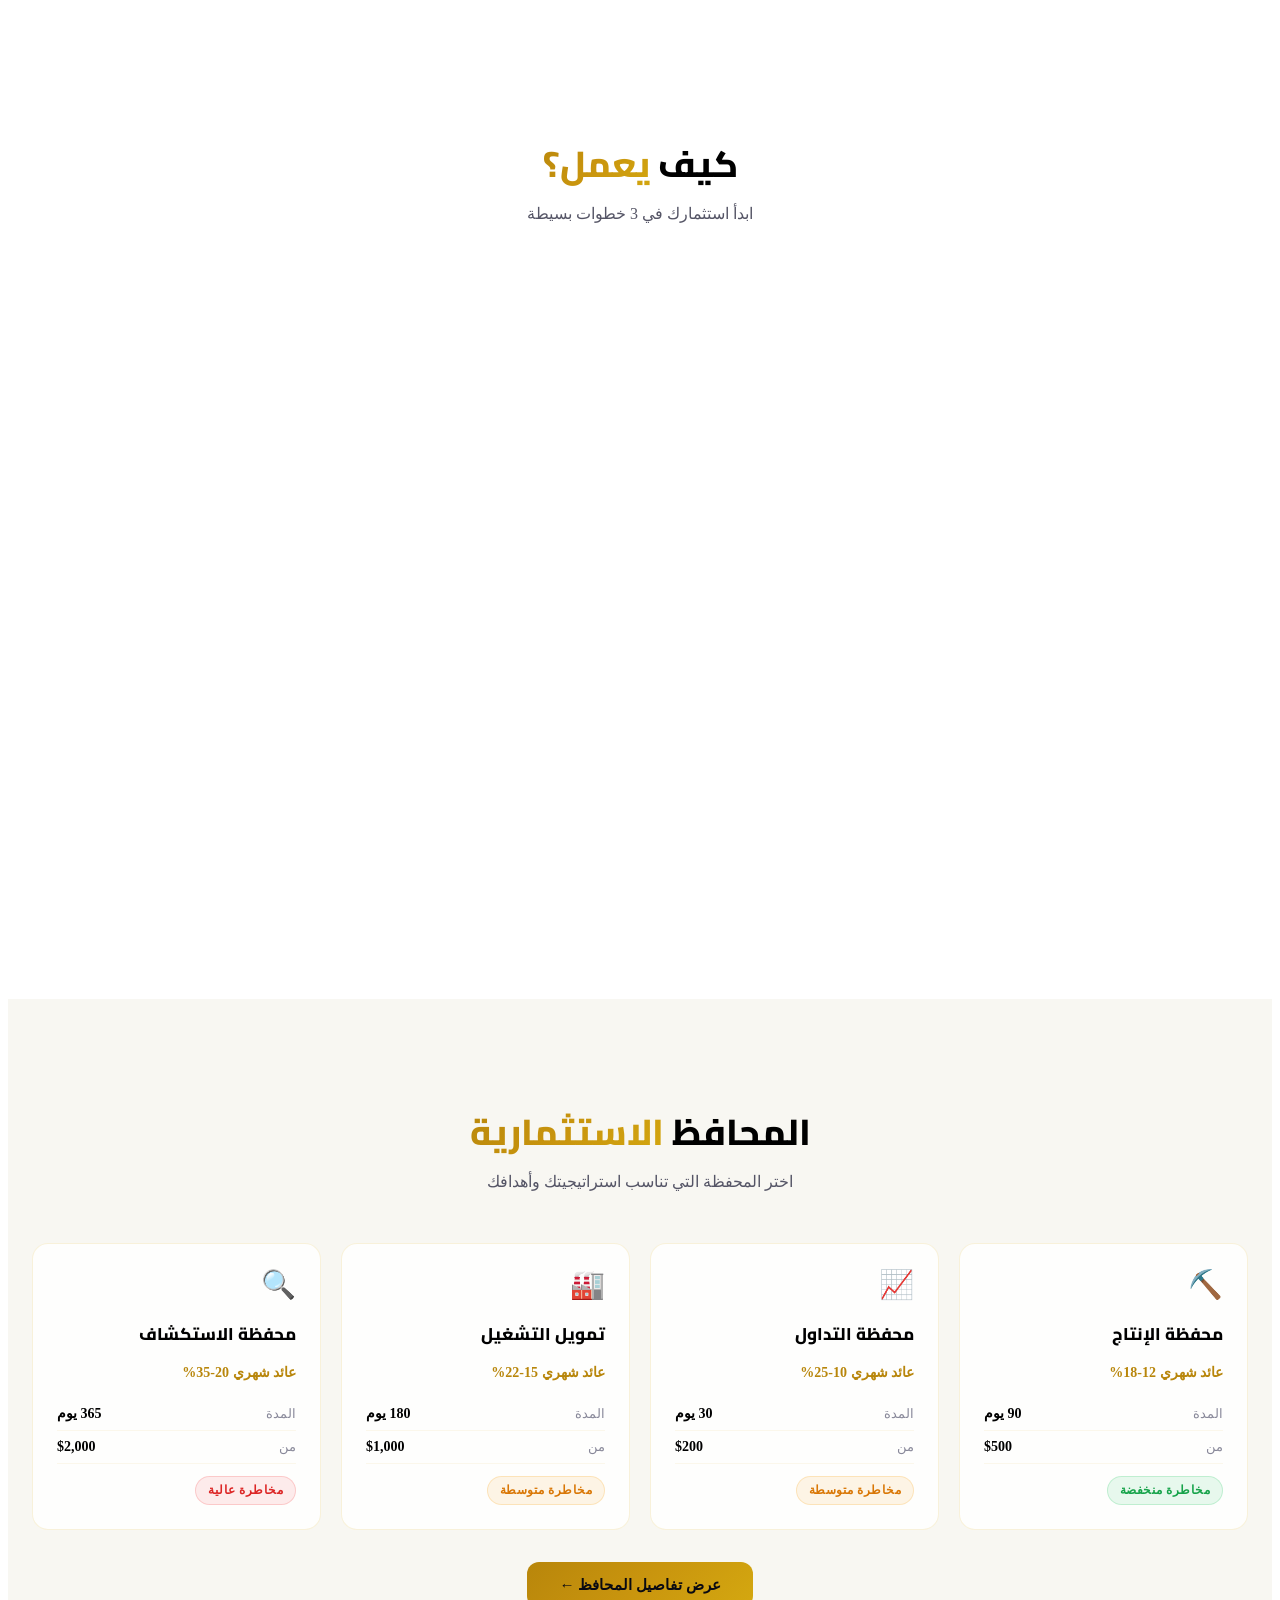
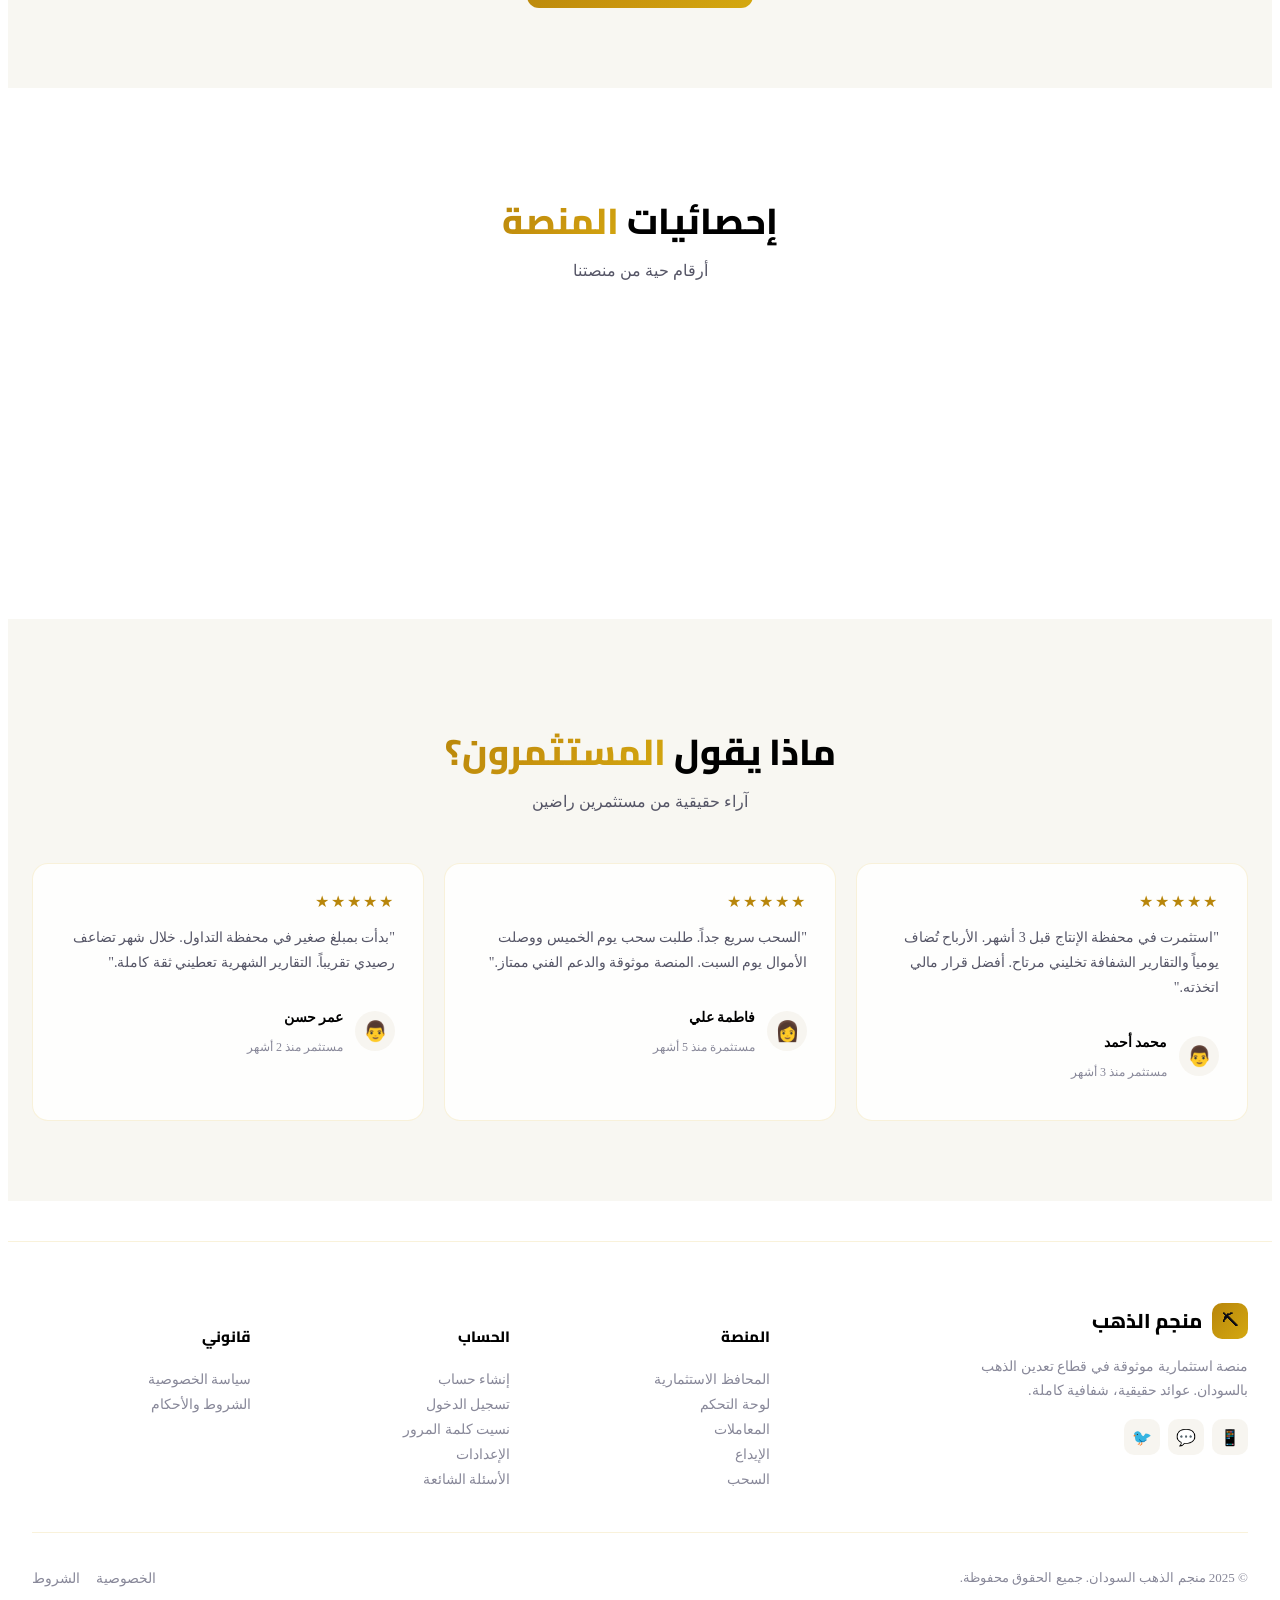
==== commit 5495448f: "Delete FAQ section from index.html Removed the FAQ section from the index.html file." ====
--- a/index.html
+++ b/index.html
@@ -193,17 +193,17 @@
     <div class="steps-grid">
       <div class="step-line"></div>
 
-      <div class="step-card glass anim-up" style="position:relative;z-index:1">
+      <div class="step-card glass anim-up">
         <div class="step-num">1</div>
         <h3 class="step-title" data-i18n="how_1_title">أنشئ حسابك</h3>
         <p class="step-desc" data-i18n="how_1_desc">سجّل ببريدك الإلكتروني في أقل من دقيقة. ثم أكمل التحقق من هويتك.</p>
       </div>
-      <div class="step-card glass anim-up" style="position:relative;z-index:1">
+      <div class="step-card glass anim-up">
         <div class="step-num">2</div>
         <h3 class="step-title" data-i18n="how_2_title">أودع وأستثمر</h3>
         <p class="step-desc" data-i18n="how_2_desc">أودع عبر USDT أو التحويل البنكي، ثم اختر المحفظة التي تناسبك.</p>
       </div>
-      <div class="step-card glass anim-up" style="position:relative;z-index:1">
+      <div class="step-card glass anim-up">
         <div class="step-num">3</div>
         <h3 class="step-title" data-i18n="how_3_title">تلقّ أرباحك</h3>
         <p class="step-desc" data-i18n="how_3_desc">تُحسب أرباحك يومياً. اسحبها في أي وقت أو أعد استثمارها.</p>
@@ -371,103 +371,7 @@
     </div>
   </div>
 </section>
-
-<!-- ═══════════════════════════════════════════════════════════════
-     الأسئلة الشائعة
-     ═══════════════════════════════════════════════════════════════ -->
-<section class="section">
-  <div class="page">
-    <div class="section-header anim-up">
-      <h2 class="section-title">الأسئلة <span class="gold-text">الشائعة</span></h2>
-      <p class="section-sub">إجابات على أكثر الأسئلة شيوعاً</p>
-    </div>
-
-    <div class="faq-list anim-up">
-
-      <div class="faq-item">
-        <div class="faq-question" onclick="toggleFaq(this)">
-          <span>كيف أستثمر في المنصة؟</span>
-          <span class="faq-arrow">▼</span>
-        </div>
-        <div class="faq-answer">
-          <p>أنشئ حساباً مجانياً، أكمل التحقق من هويتك، ثم أودع عبر USDT أو التحويل البنكي. بعد ذلك اختر المحفظة المناسبة وابدأ الاستثمار. تُحسب أرباحك يومياً وتُضاف تلقائياً لرصيدك.</p>
-        </div>
-      </div>
-
-      <div class="faq-item">
-        <div class="faq-question" onclick="toggleFaq(this)">
-          <span>ما هي طرق الدفع المتاحة؟</span>
-          <span class="faq-arrow">▼</span>
-        </div>
-        <div class="faq-answer">
-          <p>نقبل الدفع عبر USDT (شبكة TRC20) والتحويل البنكي. الإيداع عبر USDT فوري وبدون رسوم. التحويل البنكي يستغرق 1-24 ساعة عمل.</p>
-        </div>
-      </div>
-
-      <div class="faq-item">
-        <div class="faq-question" onclick="toggleFaq(this)">
-          <span>متى أستلم أرباحي؟</span>
-          <span class="faq-arrow">▼</span>
-        </div>
-        <div class="faq-answer">
-          <p>تُحسب الأرباح يومياً وتُضاف إلى رصيدك تلقائياً. يمكنك سحب أرباحك في أي وقت بعد انتهاء فترة الاستثمار أو إعادة استثمارها للنمو المركب.</p>
-        </div>
-      </div>
-
-      <div class="faq-item">
-        <div class="faq-question" onclick="toggleFaq(this)">
-          <span>هل الاستثمار آمن؟</span>
-          <span class="faq-arrow">▼</span>
-        </div>
-        <div class="faq-answer">
-          <p>استثماراتك مدعومة بعمليات تعدين ذهب حقيقية. نقدم تقارير شفافة شهرية من موقع التعدين. مع ذلك، الاستثمار ينطوي على مخاطر وننصحك باستثمار ما يمكنك تحمل خسارته فقط.</p>
-        </div>
-      </div>
-
-      <div class="faq-item">
-        <div class="faq-question" onclick="toggleFaq(this)">
-          <span>ما هو الحد الأدنى للاستثمار؟</span>
-          <span class="faq-arrow">▼</span>
-        </div>
-        <div class="faq-answer">
-          <p>الحد الأدنى يختلف حسب المحفظة. محفظة التداول تبدأ من $200، ومحفظة الإنتاج من $500، وتمويل التشغيل من $1,000، ومحفظة الاستكشاف من $2,000.</p>
-        </div>
-      </div>
-
-      <div class="faq-item">
-        <div class="faq-question" onclick="toggleFaq(this)">
-          <span>كم تستغرق عملية السحب؟</span>
-          <span class="faq-arrow">▼</span>
-        </div>
-        <div class="faq-answer">
-          <p>السحب عبر USDT يتم خلال 24 ساعة عمل. التحويل البنكي يستغرق 1-3 أيام عمل إضافية. لا توجد رسوم على السحب.</p>
-        </div>
-      </div>
-
-      <div class="faq-item">
-        <div class="faq-question" onclick="toggleFaq(this)">
-          <span>هل يمكنني الاستثمار في أكثر من محفظة؟</span>
-          <span class="faq-arrow">▼</span>
-        </div>
-        <div class="faq-answer">
-          <p>نعم، يمكنك الاستثمار في أكثر من محفظة في نفس الوقت. هذا يساعدك على تنويع محفظتك وتوزيع المخاطر.</p>
-        </div>
-      </div>
-
-      <div class="faq-item">
-        <div class="faq-question" onclick="toggleFaq(this)">
-          <span>ما هو برنامج الإحالة؟</span>
-          <span class="faq-arrow">▼</span>
-        </div>
-        <div class="faq-answer">
-          <p>شارك رابط الإحالة الخاص بك مع أصدقائك. عندما يستثمرون، تحصل على مكافأة بنسبة 5% من قيمة استثمارهم الأول.</p>
-        </div>
-      </div>
-
-    </div>
-  </div>
-</section>
-
+</section>
 <!-- ═══════════════════════════════════════════════════════════════
      تذييل
      ═══════════════════════════════════════════════════════════════ -->
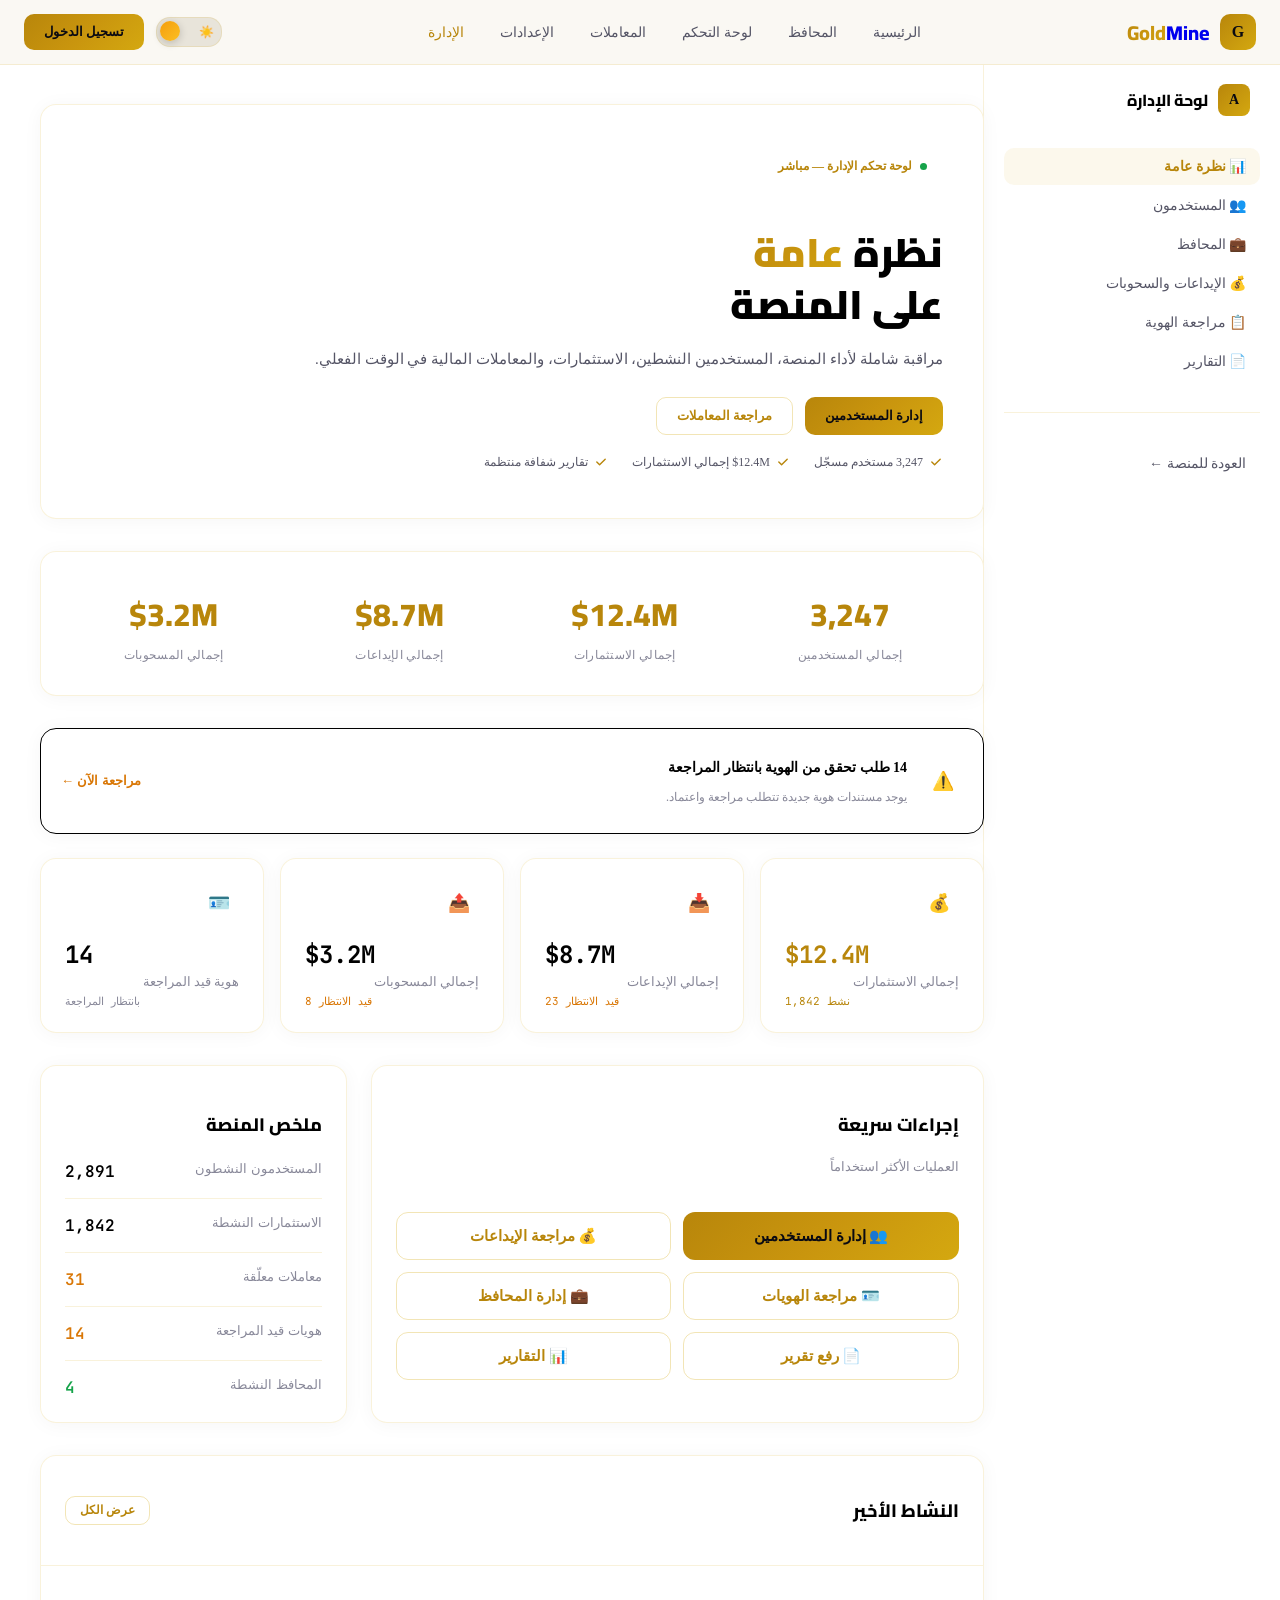
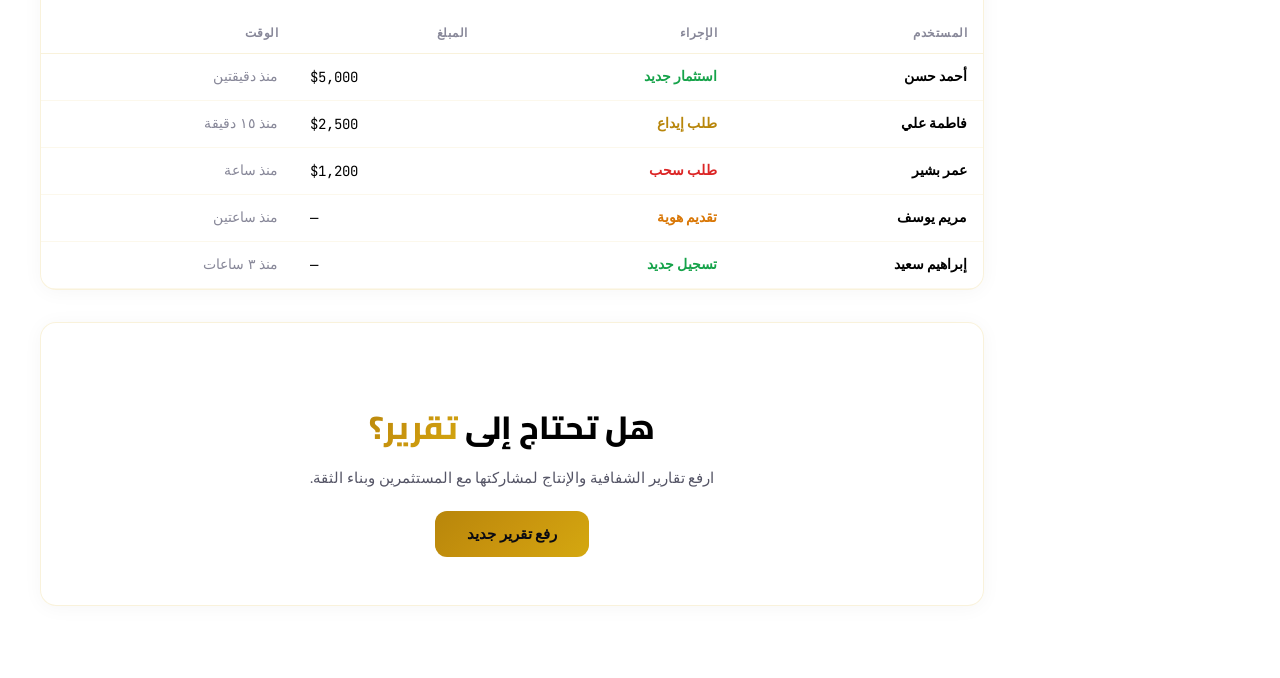
==== commit 37000244: "Update greeting from 'Hello World' to 'Goodbye World'" ====
--- a/index.html
+++ b/index.html
@@ -3,8 +3,7 @@
 <head>
   <meta charset="UTF-8">
   <meta name="viewport" content="width=device-width, initial-scale=1.0">
-  <title>منجم الذهب السودان — استثمر في ذهب حقيقي</title>
-  <meta name="description" content="منصة استثمارية موثوقة في قطاع تعدين الذهب بالسودان. عوائد يومية، شفافية كاملة، سحب سريع.">
+  <title>لوحة الإدارة — منجم الذهب</title>
   <link rel="preconnect" href="https://fonts.googleapis.com">
   <link rel="preconnect" href="https://fonts.gstatic.com" crossorigin>
   <link href="https://fonts.googleapis.com/css2?family=Tajawal:wght@300;400;500;700;800;900&family=Cairo:wght@300;400;500;600;700;800;900&family=JetBrains+Mono:wght@400;500;600;700&display=swap" rel="stylesheet">
@@ -13,443 +12,531 @@
   <link rel="stylesheet" href="css/components.css">
   <link rel="stylesheet" href="css/navbar.css">
   <link rel="stylesheet" href="css/pages.css">
+
+  <!-- ===== Inline overrides: layout structure from code1.html, light theme preserved ===== -->
+  <style>
+    /* ── Layout utilities (structure only, no color changes) ── */
+    .admin-layout { display: flex; min-height: 100vh; }
+    .admin-sidebar {
+      width: 256px;
+      padding: 20px;
+      position: fixed;
+      top: 64px;
+      bottom: 0;
+      right: 0;
+      overflow-y: auto;
+    }
+    .admin-main { flex: 1; margin-right: 256px; padding: 32px; }
+    .admin-tab { display: none; }
+    .admin-tab.active { display: block; animation: adminFadeIn .35s ease; }
+
+    @keyframes adminFadeIn { from { opacity: 0; transform: translateY(12px); } to { opacity: 1; transform: translateY(0); } }
+
+    /* ── Overview: hero-style welcome banner (mirrors code1 hero section) ── */
+    .overview-hero {
+      padding: 48px 40px;
+      border-radius: 16px;
+      margin-bottom: 32px;
+      position: relative;
+      overflow: hidden;
+    }
+    .overview-hero::before {
+      content: '';
+      position: absolute;
+      inset: 0;
+      border-radius: 16px;
+      pointer-events: none;
+    }
+    .overview-hero .hero-inner { position: relative; z-index: 1; max-width: 680px; }
+    .overview-hero .hero-badge {
+      display: inline-flex;
+      align-items: center;
+      gap: 8px;
+      padding: 6px 16px;
+      border-radius: 999px;
+      font-size: 12px;
+      font-weight: 600;
+      margin-bottom: 20px;
+    }
+    .overview-hero .hero-badge .dot {
+      width: 7px; height: 7px;
+      border-radius: 50%;
+      animation: dotPulse 2s infinite;
+    }
+    @keyframes dotPulse { 0%,100% { opacity: .5; } 50% { opacity: 1; } }
+    .overview-hero h1 {
+      font-family: 'Cairo', serif;
+      font-size: clamp(28px, 3.5vw, 40px);
+      font-weight: 900;
+      line-height: 1.3;
+      margin-bottom: 12px;
+    }
+    .overview-hero p { font-size: 15px; line-height: 1.8; margin-bottom: 24px; }
+    .overview-hero .hero-actions { display: flex; flex-wrap: wrap; gap: 12px; }
+    .overview-hero .hero-features { display: flex; flex-wrap: wrap; gap: 24px; margin-top: 20px; }
+    .overview-hero .hero-features .feat {
+      display: flex; align-items: center; gap: 6px;
+      font-size: 12px;
+    }
+
+    /* ── Stats row (mirrors code1 stats section) ── */
+    .stats-row {
+      display: grid;
+      grid-template-columns: repeat(4, 1fr);
+      gap: 24px;
+      padding: 40px 0;
+      margin-bottom: 32px;
+    }
+    .stat-item { text-align: center; }
+    .stat-item .stat-value {
+      font-family: 'Cairo', serif;
+      font-size: 32px;
+      font-weight: 800;
+      margin-bottom: 4px;
+    }
+    .stat-item .stat-label { font-size: 12px; letter-spacing: .3px; }
+
+    /* ── Dashboard cards grid (mirrors code1 portfolio cards) ── */
+    .dash-cards-grid {
+      display: grid;
+      grid-template-columns: repeat(4, 1fr);
+      gap: 16px;
+      margin-bottom: 32px;
+    }
+    .dash-card {
+      padding: 24px;
+      border-radius: 16px;
+      transition: all .3s;
+    }
+    .dash-card:hover { transform: translateY(-2px); }
+    .dash-card .card-icon {
+      width: 40px; height: 40px;
+      border-radius: 10px;
+      display: flex; align-items: center; justify-content: center;
+      font-size: 18px;
+      margin-bottom: 16px;
+    }
+    .dash-card .card-value {
+      font-family: 'JetBrains Mono', monospace;
+      font-size: 24px;
+      font-weight: 700;
+      margin-bottom: 4px;
+      direction: ltr;
+    }
+    .dash-card .card-label { font-size: 13px; }
+    .dash-card .card-sub { font-size: 11px; font-family: 'JetBrains Mono', monospace; margin-top: 4px; direction: ltr; }
+
+    /* ── Two-column section (mirrors code1 chart + summary layout) ── */
+    .two-col-section {
+      display: grid;
+      grid-template-columns: 2fr 1fr;
+      gap: 24px;
+      margin-bottom: 32px;
+    }
+
+    /* ── Activity / Table section (mirrors code1 active investments table) ── */
+    .activity-section {
+      border-radius: 16px;
+      overflow: hidden;
+      margin-bottom: 32px;
+    }
+    .activity-section .section-header {
+      padding: 20px 24px;
+      display: flex;
+      justify-content: space-between;
+      align-items: center;
+    }
+
+    /* ── KYC Alert Banner (mirrors code1 verification alert) ── */
+    .kyc-alert {
+      padding: 16px 20px;
+      margin-bottom: 24px;
+      display: flex;
+      align-items: center;
+      gap: 16px;
+      border-radius: 16px;
+    }
+    .kyc-alert .alert-icon {
+      width: 40px; height: 40px;
+      border-radius: 10px;
+      display: flex; align-items: center; justify-content: center;
+      flex-shrink: 0;
+      font-size: 18px;
+    }
+    .kyc-alert .alert-content { flex: 1; }
+    .kyc-alert .alert-title { font-size: 14px; font-weight: 700; }
+    .kyc-alert .alert-desc { font-size: 12px; }
+    .kyc-alert .alert-action { font-size: 13px; font-weight: 700; cursor: pointer; white-space: nowrap; }
+
+    /* ── CTA banner (mirrors code1 CTA section) ── */
+    .cta-banner {
+      padding: 48px 40px;
+      text-align: center;
+      border-radius: 16px;
+      position: relative;
+      overflow: hidden;
+      margin-bottom: 32px;
+    }
+    .cta-banner h2 {
+      font-family: 'Cairo', serif;
+      font-size: 32px;
+      font-weight: 800;
+      margin-bottom: 12px;
+    }
+    .cta-banner p { max-width: 480px; margin: 0 auto 24px; font-size: 15px; }
+
+    /* ── Responsive ── */
+    @media (max-width: 1024px) {
+      .admin-sidebar { display: none; }
+      .admin-main { margin-right: 0; }
+      .stats-row { grid-template-columns: repeat(2, 1fr); }
+      .dash-cards-grid { grid-template-columns: repeat(2, 1fr); }
+      .two-col-section { grid-template-columns: 1fr; }
+    }
+    @media (max-width: 768px) {
+      .stats-row { grid-template-columns: 1fr 1fr; gap: 12px; }
+      .dash-cards-grid { grid-template-columns: 1fr; }
+      .overview-hero { padding: 32px 20px; }
+      .overview-hero h1 { font-size: 24px; }
+      .admin-main { padding: 16px; }
+    }
+    @media (max-width: 480px) {
+      .stats-row { grid-template-columns: 1fr; }
+    }
+  </style>
 </head>
 <body>
 
 <!-- ═══════════════════════════════════════════════════════════════
-     شريط التنقل
+     NAVBAR (unchanged from admin.html)
      ═══════════════════════════════════════════════════════════════ -->
 <nav class="navbar" id="navbar">
   <div class="page">
     <div class="nav-inner">
-
       <div class="nav-right" style="order:3">
-        <div class="nav-lang-switch">
-          <button class="nav-lang-btn active" onclick="setLang('ar')">عربي</button>
-          <button class="nav-lang-btn" onclick="setLang('en')">EN</button>
-        </div>
-        <div class="theme-toggle" onclick="toggleTheme()" title="تبديل الوضع">
-          <span class="icon-moon">🌙</span>
-          <span class="icon-sun">☀️</span>
-          <div class="toggle-knob"></div>
-        </div>
-        <div class="nav-balance">$24,580.00</div>
+        <div class="theme-toggle" onclick="toggleTheme()"><span class="icon-moon">🌙</span><span class="icon-sun">☀️</span><div class="toggle-knob"></div></div>
         <a class="btn-gold btn-sm" href="login.html">تسجيل الدخول</a>
-        <button class="mobile-toggle" onclick="toggleMobile()">
-          <svg width="24" height="24" viewBox="0 0 24 24" fill="none">
-            <path d="M3 12h18M3 6h18M3 18h18" stroke="currentColor" stroke-width="2" stroke-linecap="round"/>
-          </svg>
-        </button>
-      </div>
-
+      </div>
       <div class="nav-links" id="navLinks" style="order:2">
-        <a class="nav-link active" href="index.html">الرئيسية</a>
+        <a class="nav-link" href="index.html">الرئيسية</a>
         <a class="nav-link" href="portfolios.html">المحافظ</a>
         <a class="nav-link" href="dashboard.html">لوحة التحكم</a>
         <a class="nav-link" href="transactions.html">المعاملات</a>
-        <a class="nav-link" href="faq.html">الأسئلة الشائعة</a>
-      </div>
-
+        <a class="nav-link" href="settings.html">الإعدادات</a>
+        <a class="nav-link active" href="admin.html" style="color:var(--gold)">الإدارة</a>
+      </div>
+      <a class="nav-logo" href="index.html" style="order:1">
+        <div class="nav-logo-icon">G</div>
+        <span><span class="gold-text">Gold</span>Mine</span>
+      </a>
     </div>
   </div>
 </nav>
+
 <!-- ═══════════════════════════════════════════════════════════════
-     Hero
+     ADMIN LAYOUT
      ═══════════════════════════════════════════════════════════════ -->
-<section class="hero">
-  <div class="hero-bg"></div>
-
-  <div class="page">
-    <div class="hero-content">
-      <!-- النص -->
-      <div>
-        <div class="hero-badge anim-up">
-          <span class="hero-badge-dot"></span>
-          <span>عمليات تعدين نشطة — السودان</span>
-        </div>
-
-        <h1 class="hero-title anim-up">
-          استثمر في ذهب <span class="gold-text">السودان</span><br>
-          ثروة التعدين
-        </h1>
-
-        <p class="hero-sub anim-up">
-          وصول إلى محافظ استثمارية مميزة في تعدين الذهب مدعومة بأصول حقيقية وعمليات شفافة وتقارير إنتاج موثقة.
-          احصل على أرباح يومية من أغنى مناطق الذهب في أفريقيا.
-        </p>
-
-        <div class="hero-buttons anim-up">
-          <a class="btn-gold btn-xl" href="portfolios.html">ابدأ الاستثمار ←</a>
-          <a class="btn-outline btn-xl" href="portfolios.html">تصفح المحافظ</a>
-        </div>
-
-        <div class="hero-stats anim-up">
-          <div>
-            <div class="hero-stat-value">$24,580</div>
-            <div class="hero-stat-label">إجمالي أرباح المستثمرين</div>
+<div class="admin-layout" style="padding-top:64px">
+
+  <!-- ── Sidebar (unchanged) ── -->
+  <aside class="admin-sidebar">
+    <div style="display:flex;align-items:center;gap:10px;margin-bottom:32px;padding:0 10px">
+      <div style="width:32px;height:32px;border-radius:8px;background:linear-gradient(135deg,var(--gold),var(--gold-light));display:flex;align-items:center;justify-content:center;font-weight:800;font-size:14px;color:#0a0a12">A</div>
+      <span style="font-family:'Cairo',serif;font-size:16px;font-weight:800">لوحة الإدارة</span>
+    </div>
+    <nav>
+      <a class="sidebar-link active" onclick="switchAdminTab('overview')">📊 نظرة عامة</a>
+      <a class="sidebar-link" onclick="switchAdminTab('users')">👥 المستخدمون</a>
+      <a class="sidebar-link" onclick="switchAdminTab('portfolios')">💼 المحافظ</a>
+      <a class="sidebar-link" onclick="switchAdminTab('deposits')">💰 الإيداعات والسحوبات</a>
+      <a class="sidebar-link" onclick="switchAdminTab('kyc')">📋 مراجعة الهوية</a>
+      <a class="sidebar-link" onclick="switchAdminTab('reports')">📄 التقارير</a>
+    </nav>
+    <div style="padding-top:32px;border-top:1px solid var(--card-border);margin-top:32px">
+      <a class="sidebar-link" href="dashboard.html">العودة للمنصة ←</a>
+    </div>
+  </aside>
+
+  <!-- ════════════════════════════════════════════════════════════
+       MAIN CONTENT
+       ════════════════════════════════════════════════════════════ -->
+  <main class="admin-main">
+
+    <!-- ══════════════════════════════════════════════════════════
+         TAB: OVERVIEW — RESTRUCTURED to match code1.html layout
+         ══════════════════════════════════════════════════════════ -->
+    <div class="admin-tab active" id="tab-overview">
+
+      <!-- ── 1. Hero Welcome Banner (mirrors code1.html hero section) ── -->
+      <div class="overview-hero glass">
+        <div class="hero-inner">
+          <div class="hero-badge" style="background:rgba(var(--gold-rgb),.08);border:1px solid rgba(var(--gold-rgb),.15)">
+            <span class="dot" style="background:var(--success)"></span>
+            <span style="color:var(--gold)">لوحة تحكم الإدارة — مباشر</span>
           </div>
-          <div>
-            <div class="hero-stat-value">18.5%</div>
-            <div class="hero-stat-label">متوسط العائد الشهري</div>
+          <h1>نظرة <span class="gold-text">عامة</span><br>على المنصة</h1>
+          <p style="color:var(--text2)">مراقبة شاملة لأداء المنصة، المستخدمين النشطين، الاستثمارات، والمعاملات المالية في الوقت الفعلي.</p>
+          <div class="hero-actions">
+            <button class="btn-gold btn-sm" onclick="switchAdminTab('users')">إدارة المستخدمين</button>
+            <button class="btn-outline btn-sm" onclick="switchAdminTab('deposits')">مراجعة المعاملات</button>
           </div>
-        </div>
-      </div>
-
-      <!-- الشكل/الكروت -->
-      <div class="hero-visual anim-up">
-        <div class="hero-card-stack">
-          <div class="hero-float-card hero-float-card-1">
-            <div class="hero-float-inner">
-              <div class="hero-float-icon">📈</div>
-              <div>
-                <div class="hero-float-label">نمو</div>
-                <div class="hero-float-value hero-float-value--success">+12.4%</div>
-              </div>
+          <div class="hero-features">
+            <div class="feat">
+              <svg width="14" height="14" viewBox="0 0 20 20" fill="var(--gold)"><path fill-rule="evenodd" d="M16.707 5.293a1 1 0 010 1.414l-8 8a1 1 0 01-1.414 0l-4-4a1 1 0 011.414-1.414L8 12.586l7.293-7.293a1 1 0 011.414 0z" clip-rule="evenodd"/></svg>
+              <span style="color:var(--text2)">3,247 مستخدم مسجّل</span>
+            </div>
+            <div class="feat">
+              <svg width="14" height="14" viewBox="0 0 20 20" fill="var(--gold)"><path fill-rule="evenodd" d="M16.707 5.293a1 1 0 010 1.414l-8 8a1 1 0 01-1.414 0l-4-4a1 1 0 011.414-1.414L8 12.586l7.293-7.293a1 1 0 011.414 0z" clip-rule="evenodd"/></svg>
+              <span style="color:var(--text2)">$12.4M إجمالي الاستثمارات</span>
+            </div>
+            <div class="feat">
+              <svg width="14" height="14" viewBox="0 0 20 20" fill="var(--gold)"><path fill-rule="evenodd" d="M16.707 5.293a1 1 0 010 1.414l-8 8a1 1 0 01-1.414 0l-4-4a1 1 0 011.414-1.414L8 12.586l7.293-7.293a1 1 0 011.414 0z" clip-rule="evenodd"/></svg>
+              <span style="color:var(--text2)">تقارير شفافة منتظمة</span>
             </div>
           </div>
-
-          <div class="hero-float-card hero-float-card-2">
-            <div class="hero-float-inner">
-              <div class="hero-float-icon">🪙</div>
-              <div>
-                <div class="hero-float-label">ذهب مُنتَج</div>
-                <div class="hero-float-value">47.2kg</div>
-              </div>
+        </div>
+      </div>
+
+      <!-- ── 2. Stats Row (mirrors code1.html statistics section) ── -->
+      <div class="stats-row glass" style="padding:32px">
+        <div class="stat-item">
+          <div class="stat-value" style="color:var(--gold)">3,247</div>
+          <div class="stat-label" style="color:var(--text3)">إجمالي المستخدمين</div>
+        </div>
+        <div class="stat-item">
+          <div class="stat-value" style="color:var(--gold)">$12.4M</div>
+          <div class="stat-label" style="color:var(--text3)">إجمالي الاستثمارات</div>
+        </div>
+        <div class="stat-item">
+          <div class="stat-value" style="color:var(--gold)">$8.7M</div>
+          <div class="stat-label" style="color:var(--text3)">إجمالي الإيداعات</div>
+        </div>
+        <div class="stat-item">
+          <div class="stat-value" style="color:var(--gold)">$3.2M</div>
+          <div class="stat-label" style="color:var(--text3)">إجمالي المسحوبات</div>
+        </div>
+      </div>
+
+      <!-- ── 3. KYC Alert Banner (mirrors code1.html verification alert) ── -->
+      <div class="kyc-alert glass" style="border-color:rgba(var(--warning-rgb),.15)">
+        <div class="alert-icon" style="background:rgba(var(--warning-rgb),.1)">⚠️</div>
+        <div class="alert-content">
+          <p class="alert-title">14 طلب تحقق من الهوية بانتظار المراجعة</p>
+          <p class="alert-desc" style="color:var(--text3)">يوجد مستندات هوية جديدة تتطلب مراجعة واعتماد.</p>
+        </div>
+        <a class="alert-action" style="color:var(--warning)" onclick="switchAdminTab('kyc')">مراجعة الآن ←</a>
+      </div>
+
+      <!-- ── 4. Dashboard Cards Grid (mirrors code1.html portfolio cards grid) ── -->
+      <div class="dash-cards-grid">
+        <div class="dash-card glass">
+          <div class="card-icon" style="background:rgba(var(--gold-rgb),.08)">💰</div>
+          <div class="card-value" style="color:var(--gold)">$12.4M</div>
+          <div class="card-label" style="color:var(--text3)">إجمالي الاستثمارات</div>
+          <div class="card-sub" style="color:var(--gold)">1,842 نشط</div>
+        </div>
+        <div class="dash-card glass">
+          <div class="card-icon" style="background:rgba(var(--success-rgb),.08)">📥</div>
+          <div class="card-value">$8.7M</div>
+          <div class="card-label" style="color:var(--text3)">إجمالي الإيداعات</div>
+          <div class="card-sub" style="color:var(--warning)">23 قيد الانتظار</div>
+        </div>
+        <div class="dash-card glass">
+          <div class="card-icon" style="background:rgba(var(--danger-rgb),.08)">📤</div>
+          <div class="card-value">$3.2M</div>
+          <div class="card-label" style="color:var(--text3)">إجمالي المسحوبات</div>
+          <div class="card-sub" style="color:var(--warning)">8 قيد الانتظار</div>
+        </div>
+        <div class="dash-card glass">
+          <div class="card-icon" style="background:rgba(var(--gold-rgb),.08)">🪪</div>
+          <div class="card-value">14</div>
+          <div class="card-label" style="color:var(--text3)">هوية قيد المراجعة</div>
+          <div class="card-sub" style="color:var(--text3)">بانتظار المراجعة</div>
+        </div>
+      </div>
+
+      <!-- ── 5. Two-Column Section (mirrors code1.html chart + summary) ── -->
+      <div class="two-col-section">
+        <!-- Left: Quick Actions (mirrors code1.html chart panel) -->
+        <div class="glass" style="padding:24px">
+          <div style="display:flex;justify-content:space-between;align-items:center;margin-bottom:24px">
+            <div>
+              <h3 style="font-family:'Cairo',serif;font-size:18px;font-weight:800">إجراءات سريعة</h3>
+              <p style="font-size:13px;color:var(--text3)">العمليات الأكثر استخداماً</p>
             </div>
           </div>
-
-          <div class="hero-main-card">
-            <div class="hero-main-label">رصيد استثماري</div>
-            <div class="hero-main-amount">$24,580.00</div>
-            <div class="hero-main-period">آخر تحديث: اليوم</div>
-
-            <div class="hero-main-tags">
-              <span class="hero-main-tag">USDT</span>
-              <span class="hero-main-tag">تحويل بنكي</span>
-              <span class="hero-main-tag">شفافية</span>
-            </div>
+          <div style="display:grid;grid-template-columns:repeat(2,1fr);gap:12px">
+            <button class="btn-gold" style="width:100%;justify-content:center;padding:14px" onclick="switchAdminTab('users')">👥 إدارة المستخدمين</button>
+            <button class="btn-outline" style="width:100%;justify-content:center;padding:14px" onclick="switchAdminTab('deposits')">💰 مراجعة الإيداعات</button>
+            <button class="btn-outline" style="width:100%;justify-content:center;padding:14px" onclick="switchAdminTab('kyc')">🪪 مراجعة الهويات</button>
+            <button class="btn-outline" style="width:100%;justify-content:center;padding:14px" onclick="switchAdminTab('portfolios')">💼 إدارة المحافظ</button>
+            <button class="btn-outline" style="width:100%;justify-content:center;padding:14px" onclick="switchAdminTab('reports')">📄 رفع تقرير</button>
+            <button class="btn-outline" style="width:100%;justify-content:center;padding:14px" onclick="switchAdminTab('reports')">📊 التقارير</button>
           </div>
         </div>
-      </div>
-
-    </div>
-  </div>
-</section>
-<!-- ═══════════════════════════════════════════════════════════════
-     لماذا نحن
-     ═══════════════════════════════════════════════════════════════ -->
-<section class="section">
-  <div class="page">
-    <div class="section-header anim-up">
-      <h2 class="section-title"><span data-i18n="why_title">لماذا</span> <span class="gold-text" data-i18n="why_title2">نحن؟</span></h2>
-      <p class="section-sub" data-i18n="why_sub">مزايا تجعلنا الخيار الأفضل لاستثمارك</p>
-    </div>
-
-    <div class="grid-3">
-      <div class="feature-card anim-up">
-        <div class="feature-icon feature-icon--gold">💰</div>
-        <h3 class="feature-title" data-i18n="why_1_title">عوائد حقيقية</h3>
-        <p class="feature-desc" data-i18n="why_1_desc">عوائد يومية تصل إلى 18% شهرياً مدعومة بعمليات تعدين ذهب حقيقية في السودان.</p>
-      </div>
-      <div class="feature-card anim-up">
-        <div class="feature-icon feature-icon--green">📊</div>
-        <h3 class="feature-title" data-i18n="why_2_title">شفافية كاملة</h3>
-        <p class="feature-desc" data-i18n="why_2_desc">تقارير شهرية مفصلة من موقع التعدين. تابع أرباحك لحظياً من لوحة التحكم.</p>
-      </div>
-      <div class="feature-card anim-up">
-        <div class="feature-icon feature-icon--blue">🔒</div>
-        <h3 class="feature-title" data-i18n="why_3_title">تخصص</h3>
-        <p class="feature-desc" data-i18n="why_3_desc">فريق متخصص في قطاع تعدين الذهب بخبرة تزيد عن 10 سنوات في السوق السوداني.</p>
-      </div>
-      <div class="feature-card anim-up">
-        <div class="feature-icon feature-icon--purple">🔒</div>
-        <h3 class="feature-title" data-i18n="why_4_title">آمن ومحمي</h3>
-        <p class="feature-desc" data-i18n="why_4_desc">تشفير كامل للبيانات، مصادقة بخطوتين، ومراقبة مستمرة لحماية أموالك.</p>
-      </div>
-      <div class="feature-card anim-up">
-        <div class="feature-icon feature-icon--pink">⚡</div>
-        <h3 class="feature-title" data-i18n="why_5_title">سحب سريع</h3>
-        <p class="feature-desc" data-i18n="why_5_desc">اسحب أرباحك خلال 24 ساعة عبر USDT أو التحويل البنكي. بدون رسوم.</p>
-      </div>
-      <div class="feature-card anim-up">
-        <div class="feature-icon feature-icon--orange">📱</div>
-        <h3 class="feature-title" data-i18n="why_6_title">سهولة الاستخدام</h3>
-        <p class="feature-desc" data-i18n="why_6_desc">واجهة بسيطة وواضحة. استثمر في 3 خطوات فقط بدون تعقيد.</p>
-      </div>
-    </div>
-  </div>
-</section>
-
-<!-- ═══════════════════════════════════════════════════════════════
-     كيف يعمل
-     ═══════════════════════════════════════════════════════════════ -->
-<section class="section">
-  <div class="page">
-    <div class="section-header anim-up">
-      <h2 class="section-title"><span data-i18n="how_title">كيف</span> <span class="gold-text">يعمل؟</span></h2>
-      <p class="section-sub" data-i18n="how_sub">ابدأ استثمارك في 3 خطوات بسيطة</p>
-    </div>
-
-    <div class="steps-grid">
-      <div class="step-line"></div>
-
-      <div class="step-card glass anim-up">
-        <div class="step-num">1</div>
-        <h3 class="step-title" data-i18n="how_1_title">أنشئ حسابك</h3>
-        <p class="step-desc" data-i18n="how_1_desc">سجّل ببريدك الإلكتروني في أقل من دقيقة. ثم أكمل التحقق من هويتك.</p>
-      </div>
-      <div class="step-card glass anim-up">
-        <div class="step-num">2</div>
-        <h3 class="step-title" data-i18n="how_2_title">أودع وأستثمر</h3>
-        <p class="step-desc" data-i18n="how_2_desc">أودع عبر USDT أو التحويل البنكي، ثم اختر المحفظة التي تناسبك.</p>
-      </div>
-      <div class="step-card glass anim-up">
-        <div class="step-num">3</div>
-        <h3 class="step-title" data-i18n="how_3_title">تلقّ أرباحك</h3>
-        <p class="step-desc" data-i18n="how_3_desc">تُحسب أرباحك يومياً. اسحبها في أي وقت أو أعد استثمارها.</p>
-      </div>
-    </div>
-  </div>
-</section>
-
-<!-- ═══════════════════════════════════════════════════════════════
-     معاينة المحافظ
-     ═══════════════════════════════════════════════════════════════ -->
-<section class="section section--alt">
-  <div class="page">
-    <div class="section-header anim-up">
-      <h2 class="section-title">المحافظ <span class="gold-text">الاستثمارية</span></h2>
-      <p class="section-sub">اختر المحفظة التي تناسب استراتيجيتك وأهدافك</p>
-    </div>
-
-    <div class="grid-4">
-      <div class="portfolio-card anim-up">
-        <div class="portfolio-card-icon">⛏️</div>
-        <h3 class="portfolio-card-title">محفظة الإنتاج</h3>
-        <p class="portfolio-card-sub">عائد شهري 12-18%</p>
-        <div class="portfolio-card-row">
-          <span class="portfolio-card-label">المدة</span>
-          <span class="portfolio-card-value">90 يوم</span>
-        </div>
-        <div class="portfolio-card-row">
-          <span class="portfolio-card-label">من</span>
-          <span class="portfolio-card-value mono">$500</span>
-        </div>
-        <span class="badge badge-success">مخاطرة منخفضة</span>
-      </div>
-
-      <div class="portfolio-card anim-up">
-        <div class="portfolio-card-icon">📈</div>
-        <h3 class="portfolio-card-title">محفظة التداول</h3>
-        <p class="portfolio-card-sub">عائد شهري 10-25%</p>
-        <div class="portfolio-card-row">
-          <span class="portfolio-card-label">المدة</span>
-          <span class="portfolio-card-value">30 يوم</span>
-        </div>
-        <div class="portfolio-card-row">
-          <span class="portfolio-card-label">من</span>
-          <span class="portfolio-card-value mono">$200</span>
-        </div>
-        <span class="badge badge-warning">مخاطرة متوسطة</span>
-      </div>
-
-      <div class="portfolio-card anim-up">
-        <div class="portfolio-card-icon">🏭</div>
-        <h3 class="portfolio-card-title">تمويل التشغيل</h3>
-        <p class="portfolio-card-sub">عائد شهري 15-22%</p>
-        <div class="portfolio-card-row">
-          <span class="portfolio-card-label">المدة</span>
-          <span class="portfolio-card-value">180 يوم</span>
-        </div>
-        <div class="portfolio-card-row">
-          <span class="portfolio-card-label">من</span>
-          <span class="portfolio-card-value mono">$1,000</span>
-        </div>
-        <span class="badge badge-warning">مخاطرة متوسطة</span>
-      </div>
-
-      <div class="portfolio-card anim-up">
-        <div class="portfolio-card-icon">🔍</div>
-        <h3 class="portfolio-card-title">محفظة الاستكشاف</h3>
-        <p class="portfolio-card-sub">عائد شهري 20-35%</p>
-        <div class="portfolio-card-row">
-          <span class="portfolio-card-label">المدة</span>
-          <span class="portfolio-card-value">365 يوم</span>
-        </div>
-        <div class="portfolio-card-row">
-          <span class="portfolio-card-label">من</span>
-          <span class="portfolio-card-value mono">$2,000</span>
-        </div>
-        <span class="badge badge-danger">مخاطرة عالية</span>
-      </div>
-    </div>
-
-    <!-- Fix A: زر عرض تفاصيل المحافظ -->
-    <div class="section-header section-header--tight anim-up">
-      <a class="btn-gold btn-lg" href="portfolios.html">عرض تفاصيل المحافظ ←</a>
-    </div>
-  </div>
-</section>
-
-<!-- ═══════════════════════════════════════════════════════════════
-     إحصائيات حية
-     ═══════════════════════════════════════════════════════════════ -->
-<section class="section">
-  <div class="page">
-    <div class="section-header anim-up">
-      <h2 class="section-title">إحصائيات <span class="gold-text">المنصة</span></h2>
-      <p class="section-sub">أرقام حية من منصتنا</p>
-    </div>
-
-    <div class="grid-4">
-      <div class="glass stat-card anim-up">
-        <p class="stat-card-value gold-text">$2.4M</p>
-        <p class="stat-card-label">إجمالي الاستثمارات</p>
-      </div>
-      <div class="glass stat-card anim-up">
-        <p class="stat-card-value" style="color:var(--success)">1,240</p>
-        <p class="stat-card-label">مستثمر نشط</p>
-      </div>
-      <div class="glass stat-card anim-up">
-        <p class="stat-card-value">47.2kg</p>
-        <p class="stat-card-label">ذهب مُنتَج</p>
-      </div>
-      <div class="glass stat-card anim-up">
-        <p class="stat-card-value gold-text">18.5%</p>
-        <p class="stat-card-label">متوسط العائد الشهري</p>
-      </div>
-    </div>
-  </div>
-</section>
-
-<!-- ═══════════════════════════════════════════════════════════════
-     آراء المستثمرين
-     ═══════════════════════════════════════════════════════════════ -->
-<section class="section section--alt">
-  <div class="page">
-    <div class="section-header anim-up">
-      <h2 class="section-title">ماذا يقول <span class="gold-text">المستثمرون؟</span></h2>
-      <p class="section-sub">آراء حقيقية من مستثمرين راضين</p>
-    </div>
-
-    <div class="grid-3">
-      <div class="testimonial-card anim-up">
-        <div class="testimonial-stars">★★★★★</div>
-        <p class="testimonial-text">"استثمرت في محفظة الإنتاج قبل 3 أشهر. الأرباح تُضاف يومياً والتقارير الشفافة تخليني مرتاح. أفضل قرار مالي اتخذته."</p>
-        <div class="testimonial-author">
-          <div class="testimonial-avatar">👨</div>
-          <div>
-            <p class="testimonial-name">محمد أحمد</p>
-            <p class="testimonial-period">مستثمر منذ 3 أشهر</p>
+
+        <!-- Right: Summary Panel (mirrors code1.html portfolio summary) -->
+        <div class="glass" style="padding:24px">
+          <h3 style="font-family:'Cairo',serif;font-size:18px;font-weight:800;margin-bottom:20px">ملخص المنصة</h3>
+          <div style="display:flex;flex-direction:column;gap:16px">
+            <div style="display:flex;justify-content:space-between;padding-bottom:16px;border-bottom:1px solid var(--card-border)">
+              <span style="font-size:13px;color:var(--text3)">المستخدمون النشطون</span>
+              <span style="font-family:'JetBrains Mono',monospace;font-weight:600;direction:ltr">2,891</span>
+            </div>
+            <div style="display:flex;justify-content:space-between;padding-bottom:16px;border-bottom:1px solid var(--card-border)">
+              <span style="font-size:13px;color:var(--text3)">الاستثمارات النشطة</span>
+              <span style="font-family:'JetBrains Mono',monospace;font-weight:600;direction:ltr">1,842</span>
+            </div>
+            <div style="display:flex;justify-content:space-between;padding-bottom:16px;border-bottom:1px solid var(--card-border)">
+              <span style="font-size:13px;color:var(--text3)">معاملات معلّقة</span>
+              <span style="font-family:'JetBrains Mono',monospace;font-weight:600;color:var(--warning);direction:ltr">31</span>
+            </div>
+            <div style="display:flex;justify-content:space-between;padding-bottom:16px;border-bottom:1px solid var(--card-border)">
+              <span style="font-size:13px;color:var(--text3)">هويات قيد المراجعة</span>
+              <span style="font-family:'JetBrains Mono',monospace;font-weight:600;color:var(--warning);direction:ltr">14</span>
+            </div>
+            <div style="display:flex;justify-content:space-between">
+              <span style="font-size:13px;color:var(--text3)">المحافظ النشطة</span>
+              <span style="font-family:'JetBrains Mono',monospace;font-weight:600;color:var(--success);direction:ltr">4</span>
+            </div>
           </div>
         </div>
       </div>
 
-      <div class="testimonial-card anim-up">
-        <div class="testimonial-stars">★★★★★</div>
-        <p class="testimonial-text">"السحب سريع جداً. طلبت سحب يوم الخميس ووصلت الأموال يوم السبت. المنصة موثوقة والدعم الفني ممتاز."</p>
-        <div class="testimonial-author">
-          <div class="testimonial-avatar">👩</div>
-          <div>
-            <p class="testimonial-name">فاطمة علي</p>
-            <p class="testimonial-period">مستثمرة منذ 5 أشهر</p>
-          </div>
-        </div>
-      </div>
-
-      <div class="testimonial-card anim-up">
-        <div class="testimonial-stars">★★★★★</div>
-        <p class="testimonial-text">"بدأت بمبلغ صغير في محفظة التداول. خلال شهر تضاعف رصيدي تقريباً. التقارير الشهرية تعطيني ثقة كاملة."</p>
-        <div class="testimonial-author">
-          <div class="testimonial-avatar">👨</div>
-          <div>
-            <p class="testimonial-name">عمر حسن</p>
-            <p class="testimonial-period">مستثمر منذ 2 أشهر</p>
-          </div>
-        </div>
-      </div>
-    </div>
-  </div>
-</section>
-</section>
-<!-- ═══════════════════════════════════════════════════════════════
-     تذييل
-     ═══════════════════════════════════════════════════════════════ -->
-<footer class="footer">
-  <div class="page">
-    <div class="footer-grid">
-
-      <div class="footer-col footer-brand-col">
-        <div class="footer-brand">
-          <div class="footer-brand-icon">⛏</div>
-          <span class="footer-brand-text">منجم الذهب</span>
-        </div>
-        <p class="footer-desc">منصة استثمارية موثوقة في قطاع تعدين الذهب بالسودان. عوائد حقيقية، شفافية كاملة.</p>
-        <div class="footer-socials">
-          <a href="#" class="footer-social">📱</a>
-          <a href="#" class="footer-social">💬</a>
-          <a href="#" class="footer-social">🐦</a>
-        </div>
-      </div>
-
-      <div class="footer-col">
-        <h4>المنصة</h4>
-        <a class="footer-link" href="portfolios.html">المحافظ الاستثمارية</a>
-        <a class="footer-link" href="dashboard.html">لوحة التحكم</a>
-        <a class="footer-link" href="transactions.html">المعاملات</a>
-        <a class="footer-link" href="deposit.html">الإيداع</a>
-        <a class="footer-link" href="withdraw.html">السحب</a>
-      </div>
-
-      <div class="footer-col">
-        <h4>الحساب</h4>
-        <a class="footer-link" href="register.html">إنشاء حساب</a>
-        <a class="footer-link" href="login.html">تسجيل الدخول</a>
-        <a class="footer-link" href="forgot-password.html">نسيت كلمة المرور</a>
-        <a class="footer-link" href="settings.html">الإعدادات</a>
-        <a class="footer-link" href="faq.html">الأسئلة الشائعة</a>
-      </div>
-
-      <div class="footer-col">
-        <h4>قانوني</h4>
-        <a class="footer-link" href="privacy.html">سياسة الخصوصية</a>
-        <a class="footer-link" href="terms.html">الشروط والأحكام</a>
-      </div>
-    </div>
-
-    <div class="footer-bottom">
-      <p>© 2025 منجم الذهب السودان. جميع الحقوق محفوظة.</p>
-      <div class="footer-bottom-links">
-        <a href="privacy.html" class="footer-link">الخصوصية</a>
-        <a href="terms.html" class="footer-link">الشروط</a>
-      </div>
-    </div>
-
-  </div>
-</footer>
+      <!-- ── 6. Recent Activity Table (mirrors code1.html active investments table) ── -->
+      <div class="activity-section glass">
+        <div class="section-header" style="border-bottom:1px solid var(--card-border)">
+          <h3 style="font-family:'Cairo',serif;font-size:18px;font-weight:800">النشاط الأخير</h3>
+          <button class="btn-outline btn-sm" style="padding:6px 14px;font-size:12px" onclick="switchAdminTab('users')">عرض الكل</button>
+        </div>
+        <div class="table-wrap">
+          <table>
+            <thead>
+              <tr>
+                <th>المستخدم</th>
+                <th>الإجراء</th>
+                <th>المبلغ</th>
+                <th>الوقت</th>
+              </tr>
+            </thead>
+            <tbody>
+              <tr>
+                <td style="font-weight:700">أحمد حسن</td>
+                <td style="color:var(--success);font-weight:700">استثمار جديد</td>
+                <td style="font-family:'JetBrains Mono',monospace;direction:ltr">$5,000</td>
+                <td style="color:var(--text3)">منذ دقيقتين</td>
+              </tr>
+              <tr>
+                <td style="font-weight:700">فاطمة علي</td>
+                <td style="color:var(--gold);font-weight:700">طلب إيداع</td>
+                <td style="font-family:'JetBrains Mono',monospace;direction:ltr">$2,500</td>
+                <td style="color:var(--text3)">منذ ١٥ دقيقة</td>
+              </tr>
+              <tr>
+                <td style="font-weight:700">عمر بشير</td>
+                <td style="color:var(--danger);font-weight:700">طلب سحب</td>
+                <td style="font-family:'JetBrains Mono',monospace;direction:ltr">$1,200</td>
+                <td style="color:var(--text3)">منذ ساعة</td>
+              </tr>
+              <tr>
+                <td style="font-weight:700">مريم يوسف</td>
+                <td style="color:var(--warning);font-weight:700">تقديم هوية</td>
+                <td style="font-family:'JetBrains Mono',monospace;direction:ltr">—</td>
+                <td style="color:var(--text3)">منذ ساعتين</td>
+              </tr>
+              <tr>
+                <td style="font-weight:700">إبراهيم سعيد</td>
+                <td style="color:var(--success);font-weight:700">تسجيل جديد</td>
+                <td style="font-family:'JetBrains Mono',monospace;direction:ltr">—</td>
+                <td style="color:var(--text3)">منذ ٣ ساعات</td>
+              </tr>
+            </tbody>
+          </table>
+        </div>
+      </div>
+
+      <!-- ── 7. CTA Banner (mirrors code1.html CTA section) ── -->
+      <div class="cta-banner glass">
+        <h2>هل تحتاج إلى <span class="gold-text">تقرير؟</span></h2>
+        <p style="color:var(--text2)">ارفع تقارير الشفافية والإنتاج لمشاركتها مع المستثمرين وبناء الثقة.</p>
+        <button class="btn-gold" onclick="switchAdminTab('reports')">رفع تقرير جديد</button>
+      </div>
+
+    </div>
+    <!-- END tab-overview -->
+
+    <!-- ══════════════════════════════════════════════════════════
+         OTHER TABS — UNCHANGED from original admin.html
+         ══════════════════════════════════════════════════════════ -->
+
+    <!-- المستخدمون -->
+    <div class="admin-tab" id="tab-users" style="display:none">
+      <h1 style="font-family:'Cairo',serif;font-size:28px;font-weight:800;margin-bottom:24px">إدارة <span class="gold-text">المستخدمين</span></h1>
+      <div class="glass" style="overflow:hidden"><div class="table-wrap"><table>
+        <thead><tr><th>المستخدم</th><th>البريد</th><th>الرصيد</th><th>الهوية</th><th>الحالة</th><th>الإجراءات</th></tr></thead>
+        <tbody>
+          <tr><td style="font-weight:700">أحمد حسن</td><td style="color:var(--text3)">ahmed@example.com</td><td style="font-family:'JetBrains Mono',monospace;color:var(--gold);direction:ltr">$24,580</td><td><span class="badge badge-warning">قيد الانتظار</span></td><td><span class="badge badge-success">نشط</span></td><td><button class="btn-outline btn-sm" style="padding:6px 12px;font-size:11px;color:var(--danger);border-color:rgba(239,68,68,.2)">تعليق</button></td></tr>
+          <tr><td style="font-weight:700">فاطمة علي</td><td style="color:var(--text3)">fatima@example.com</td><td style="font-family:'JetBrains Mono',monospace;color:var(--gold);direction:ltr">$12,300</td><td><span class="badge badge-success">موثّق</span></td><td><span class="badge badge-success">نشط</span></td><td><button class="btn-outline btn-sm" style="padding:6px 12px;font-size:11px;color:var(--danger);border-color:rgba(239,68,68,.2)">تعليق</button></td></tr>
+          <tr><td style="font-weight:700">عمر بشير</td><td style="color:var(--text3)">omar@example.com</td><td style="font-family:'JetBrains Mono',monospace;color:var(--gold);direction:ltr">$8,750</td><td><span class="badge badge-success">موثّق</span></td><td><span class="badge badge-success">نشط</span></td><td><button class="btn-outline btn-sm" style="padding:6px 12px;font-size:11px;color:var(--danger);border-color:rgba(239,68,68,.2)">تعليق</button></td></tr>
+        </tbody>
+      </table></div></div>
+    </div>
+
+    <!-- المحافظ -->
+    <div class="admin-tab" id="tab-portfolios" style="display:none">
+      <h1 style="font-family:'Cairo',serif;font-size:28px;font-weight:800;margin-bottom:24px">إدارة <span class="gold-text">المحافظ</span></h1>
+      <div style="display:flex;flex-direction:column;gap:16px">
+        <div class="glass" style="padding:24px"><div style="display:flex;justify-content:space-between;align-items:center;margin-bottom:16px"><div><h3 style="font-family:'Cairo',serif;font-size:18px;font-weight:800">محفظة الإنتاج</h3><p style="font-size:13px;color:var(--text3)">842 استثمار نشط — $4.2M إجمالي</p></div><span class="badge badge-success">نشطة</span></div><div style="display:grid;grid-template-columns:repeat(4,1fr);gap:16px"><div><p style="font-size:11px;color:var(--text3)">العائد</p><p style="font-family:'JetBrains Mono',monospace;color:var(--gold);font-weight:600;direction:ltr">12–18%</p></div><div><p style="font-size:11px;color:var(--text3)">المدة</p><p style="font-family:'JetBrains Mono',monospace;font-weight:600;direction:ltr">90 يوم</p></div><div><p style="font-size:11px;color:var(--text3)">الحد الأدنى</p><p style="font-family:'JetBrains Mono',monospace;font-weight:600;direction:ltr">$500</p></div><div><p style="font-size:11px;color:var(--text3)">الحد الأقصى</p><p style="font-family:'JetBrains Mono',monospace;font-weight:600;direction:ltr">$50,000</p></div></div></div>
+        <div class="glass" style="padding:24px"><div style="display:flex;justify-content:space-between;align-items:center;margin-bottom:16px"><div><h3 style="font-family:'Cairo',serif;font-size:18px;font-weight:800">محفظة التداول</h3><p style="font-size:13px;color:var(--text3)">523 استثمار نشط — $3.1M إجمالي</p></div><span class="badge badge-success">نشطة</span></div><div style="display:grid;grid-template-columns:repeat(4,1fr);gap:16px"><div><p style="font-size:11px;color:var(--text3)">العائد</p><p style="font-family:'JetBrains Mono',monospace;color:var(--gold);font-weight:600;direction:ltr">10–25%</p></div><div><p style="font-size:11px;color:var(--text3)">المدة</p><p style="font-family:'JetBrains Mono',monospace;font-weight:600;direction:ltr">30 يوم</p></div><div><p style="font-size:11px;color:var(--text3)">الحد الأدنى</p><p style="font-family:'JetBrains Mono',monospace;font-weight:600;direction:ltr">$200</p></div><div><p style="font-size:11px;color:var(--text3)">الحد الأقصى</p><p style="font-family:'JetBrains Mono',monospace;font-weight:600;direction:ltr">$25,000</p></div></div></div>
+        <div class="glass" style="padding:24px"><div style="display:flex;justify-content:space-between;align-items:center;margin-bottom:16px"><div><h3 style="font-family:'Cairo',serif;font-size:18px;font-weight:800">تمويل التشغيل</h3><p style="font-size:13px;color:var(--text3)">312 استثمار نشط — $3.8M إجمالي</p></div><span class="badge badge-success">نشطة</span></div><div style="display:grid;grid-template-columns:repeat(4,1fr);gap:16px"><div><p style="font-size:11px;color:var(--text3)">العائد</p><p style="font-family:'JetBrains Mono',monospace;color:var(--gold);font-weight:600;direction:ltr">15–22%</p></div><div><p style="font-size:11px;color:var(--text3)">المدة</p><p style="font-family:'JetBrains Mono',monospace;font-weight:600;direction:ltr">180 يوم</p></div><div><p style="font-size:11px;color:var(--text3)">الحد الأدنى</p><p style="font-family:'JetBrains Mono',monospace;font-weight:600;direction:ltr">$1,000</p></div><div><p style="font-size:11px;color:var(--text3)">الحد الأقصى</p><p style="font-family:'JetBrains Mono',monospace;font-weight:600;direction:ltr">$100,000</p></div></div></div>
+      </div>
+    </div>
+
+    <!-- الإيداعات والسحوبات -->
+    <div class="admin-tab" id="tab-deposits" style="display:none">
+      <h1 style="font-family:'Cairo',serif;font-size:28px;font-weight:800;margin-bottom:24px">الإيداعات <span class="gold-text">والسحوبات</span></h1>
+      <div class="glass" style="overflow:hidden"><div class="table-wrap"><table>
+        <thead><tr><th>المستخدم</th><th>النوع</th><th>المبلغ</th><th>الحالة</th><th>الإجراءات</th></tr></thead>
+        <tbody>
+          <tr><td>فاطمة علي</td><td style="color:var(--success);font-weight:700">إيداع</td><td style="font-family:'JetBrains Mono',monospace;direction:ltr">$5,500</td><td><span class="badge badge-warning">قيد الانتظار</span></td><td style="display:flex;gap:6px"><button class="btn-outline btn-sm" style="padding:5px 10px;font-size:11px;color:var(--success);border-color:rgba(34,197,94,.2)" onclick="showToast('تم قبول الإيداع!','success')">قبول</button><button class="btn-outline btn-sm" style="padding:5px 10px;font-size:11px;color:var(--danger);border-color:rgba(239,68,68,.2)">رفض</button></td></tr>
+          <tr><td>عمر بشير</td><td style="color:var(--danger);font-weight:700">سحب</td><td style="font-family:'JetBrains Mono',monospace;color:var(--danger);direction:ltr">$1,200</td><td><span class="badge badge-warning">قيد الانتظار</span></td><td style="display:flex;gap:6px"><button class="btn-outline btn-sm" style="padding:5px 10px;font-size:11px;color:var(--success);border-color:rgba(34,197,94,.2)">قبول</button><button class="btn-outline btn-sm" style="padding:5px 10px;font-size:11px;color:var(--danger);border-color:rgba(239,68,68,.2)">رفض</button></td></tr>
+        </tbody>
+      </table></div></div>
+    </div>
+
+    <!-- مراجعة الهوية -->
+    <div class="admin-tab" id="tab-kyc" style="display:none">
+      <h1 style="font-family:'Cairo',serif;font-size:28px;font-weight:800;margin-bottom:24px">مراجعة <span class="gold-text">الهوية</span></h1>
+      <div class="glass" style="padding:24px"><div style="display:flex;justify-content:space-between;align-items:center;margin-bottom:16px"><div><h3 style="font-weight:800">أحمد حسن</h3><p style="font-size:13px;color:var(--text3)">ahmed@example.com</p></div><span class="badge badge-warning">قيد الانتظار</span></div>
+        <div style="display:flex;gap:12px;margin-bottom:16px">
+          <div class="kyc-doc-card"><p class="emoji">🪪</p><p class="doc-name">وثيقة الهوية</p><p class="doc-status" style="color:var(--success)">تم الرفع</p></div>
+          <div class="kyc-doc-card"><p class="emoji">📄</p><p class="doc-name">إثبات العنوان</p><p class="doc-status" style="color:var(--success)">تم الرفع</p></div>
+          <div class="kyc-doc-card"><p class="emoji">🤳</p><p class="doc-name">سيلفي</p><p class="doc-status" style="color:var(--success)">تم الرفع</p></div>
+        </div>
+        <div style="display:flex;gap:12px">
+          <button class="btn-gold btn-sm" onclick="showToast('تم اعتماد الهوية!','success')">✓ اعتماد</button>
+          <button class="btn-outline btn-sm" style="color:var(--danger);border-color:rgba(239,68,68,.2)">✕ رفض</button>
+        </div>
+      </div>
+    </div>
+
+    <!-- التقارير -->
+    <div class="admin-tab" id="tab-reports" style="display:none">
+      <h1 style="font-family:'Cairo',serif;font-size:28px;font-weight:800;margin-bottom:24px">تقارير <span class="gold-text">الشفافية</span></h1>
+      <div class="glass" style="padding:24px;margin-bottom:24px">
+        <h3 style="font-family:'Cairo',serif;font-size:18px;font-weight:800;margin-bottom:16px">رفع تقرير جديد</h3>
+        <div style="margin-bottom:16px"><label style="display:block;font-size:13px;color:var(--text2);margin-bottom:8px">العنوان</label><input class="input" placeholder="تقرير إنتاج الذهب"></div>
+        <div style="margin-bottom:16px"><label style="display:block;font-size:13px;color:var(--text2);margin-bottom:8px">النوع</label><select class="input"><option>تقرير إنتاج</option><option>تقرير مالي</option><option>صور</option><option>فيديو</option></select></div>
+        <div style="margin-bottom:24px"><label style="display:block;font-size:13px;color:var(--text2);margin-bottom:8px">الملف</label><input type="file" class="input" style="padding:10px"></div>
+        <button class="btn-gold" onclick="showToast('تم رفع التقرير!','success')">رفع ونشر</button>
+      </div>
+    </div>
+
+  </main>
+</div>
 
 <div class="toast" id="toast"></div>
-
 <script src="js/theme.js"></script>
-<script src="js/lang.js"></script>
 <script src="js/app.js"></script>
-<script src="js/export.js"></script>
-<script>
-  function toggleFaq(el) {
-    var answer = el.nextElementSibling;
-    var arrow = el.querySelector('.faq-arrow');
-    var isOpen = answer.classList.contains('open');
-    document.querySelectorAll('.faq-answer').forEach(function(a) {
-      a.classList.remove('open');
-    });
-    document.querySelectorAll('.faq-arrow').forEach(function(a) {
-      a.style.transform = 'rotate(0deg)';
-    });
-    if (!isOpen) {
-      answer.classList.add('open');
-      arrow.style.transform = 'rotate(180deg)';
-    }
-  }
-</script>
 </body>
 </html>
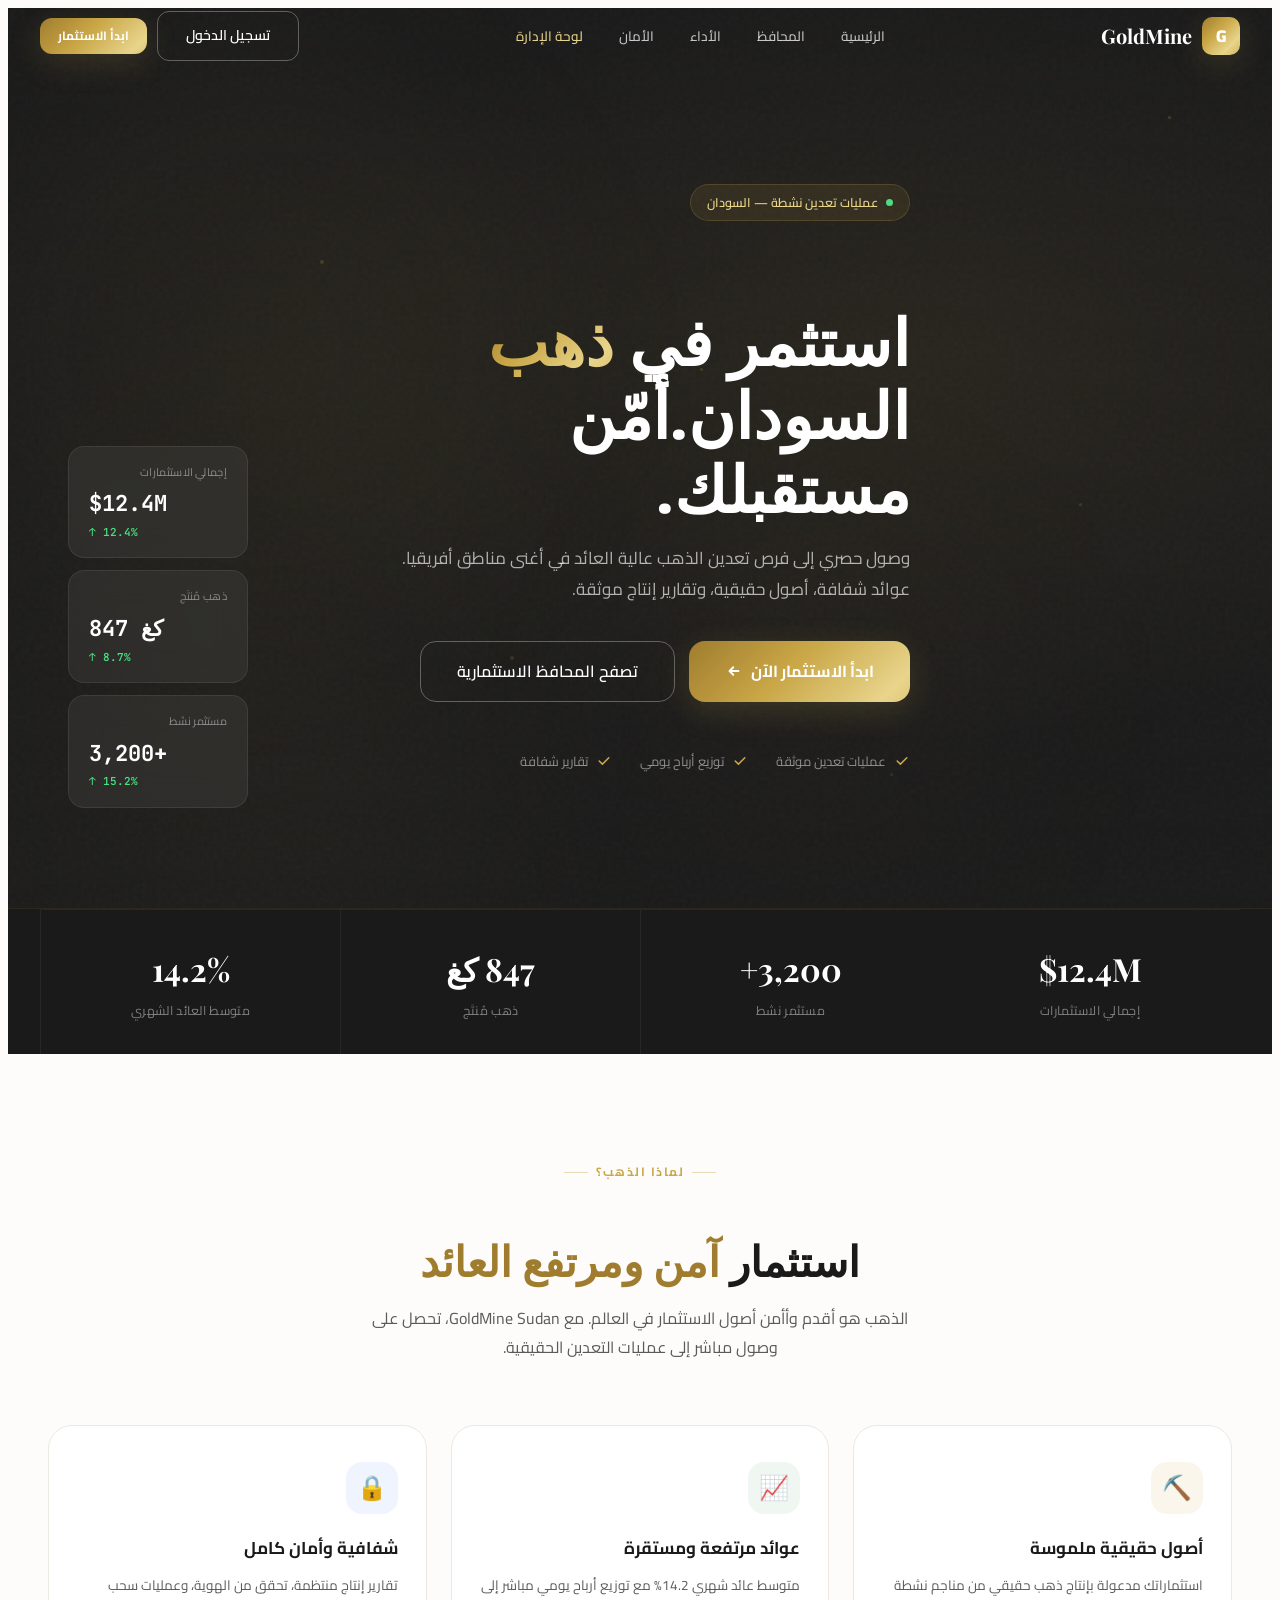
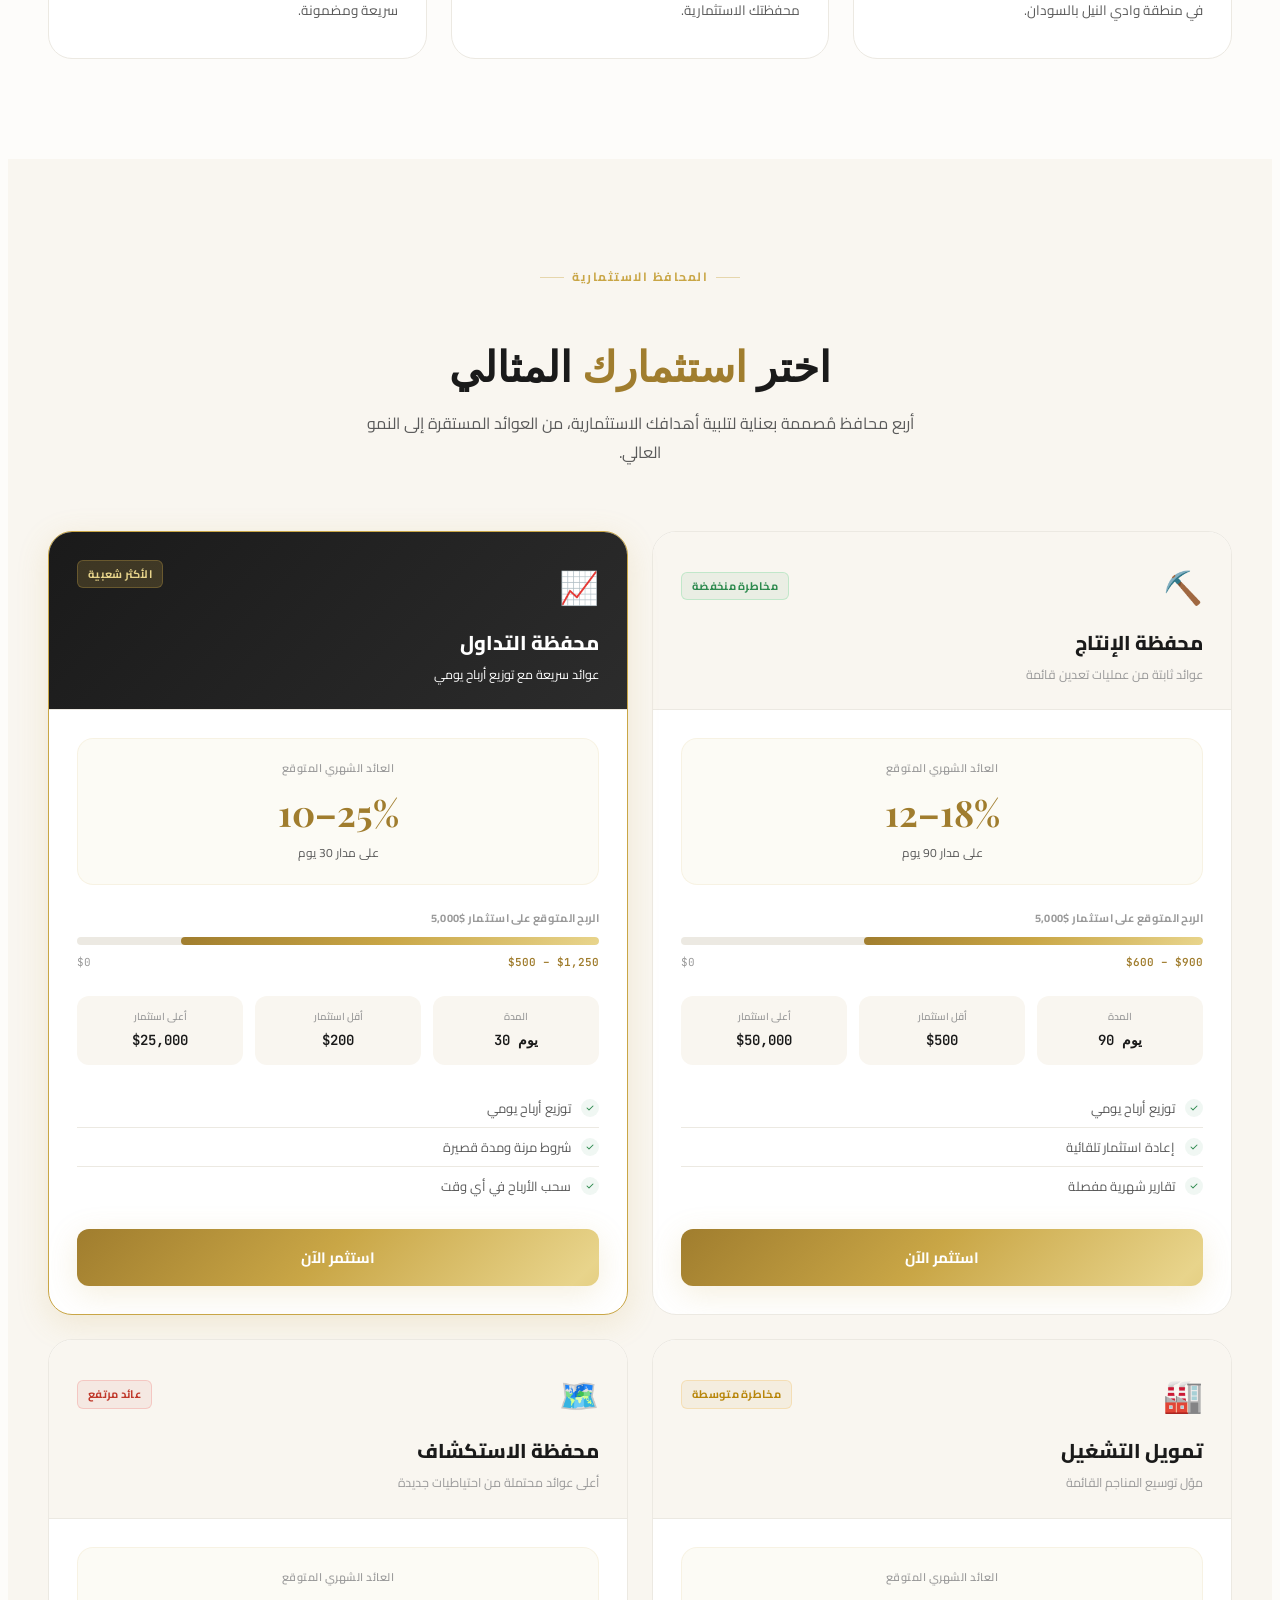
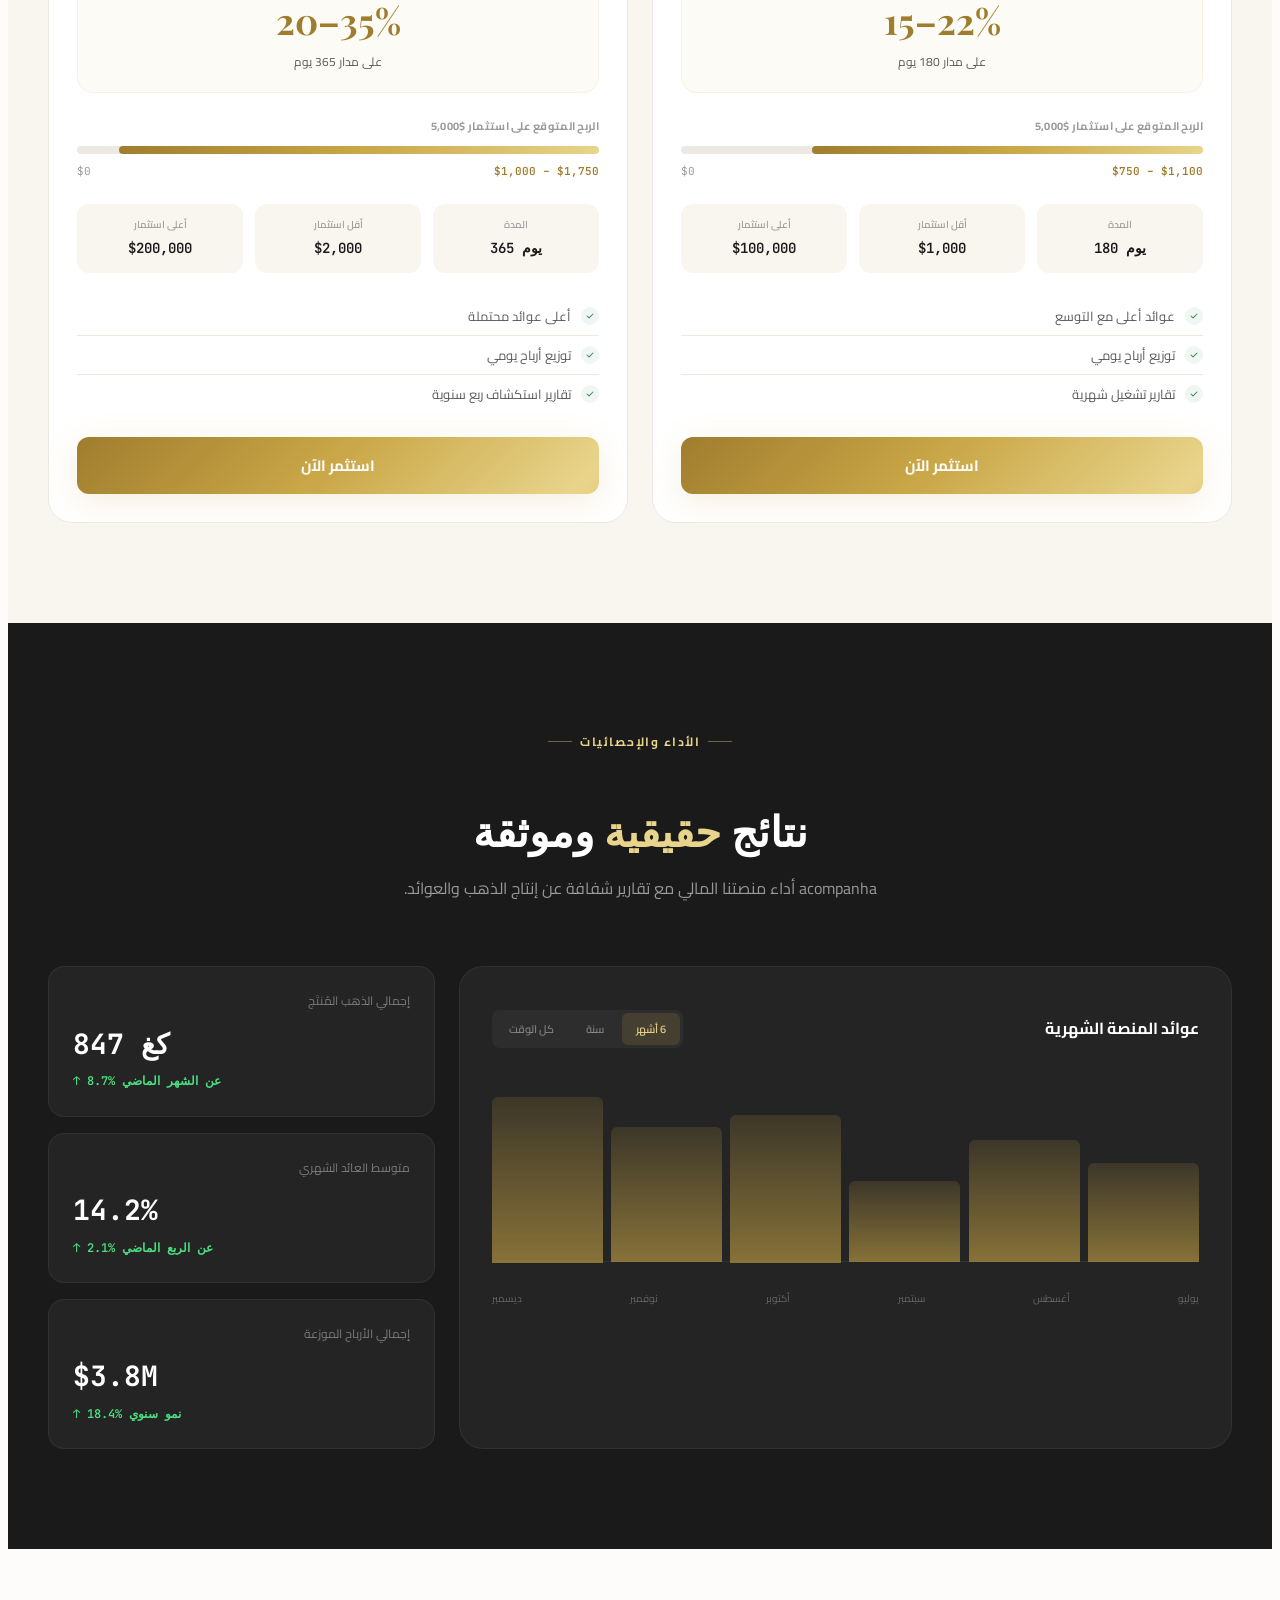
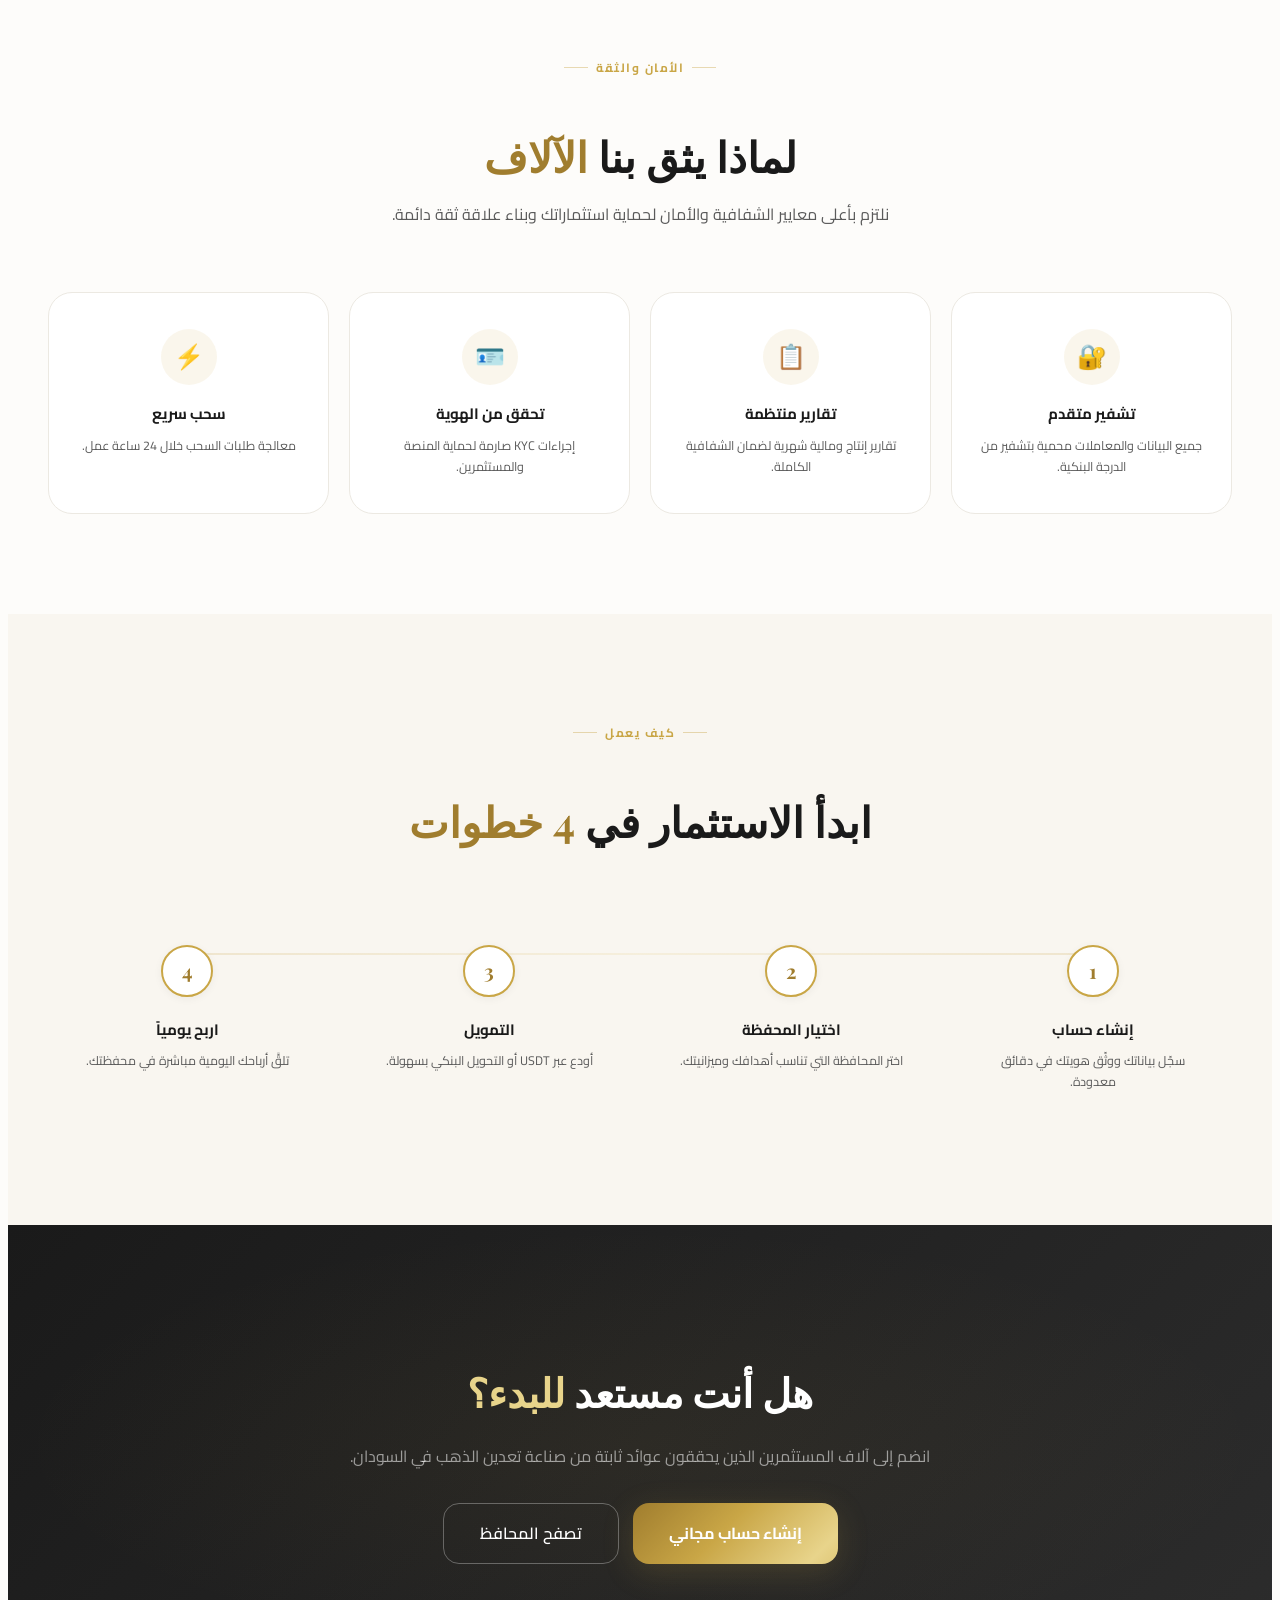
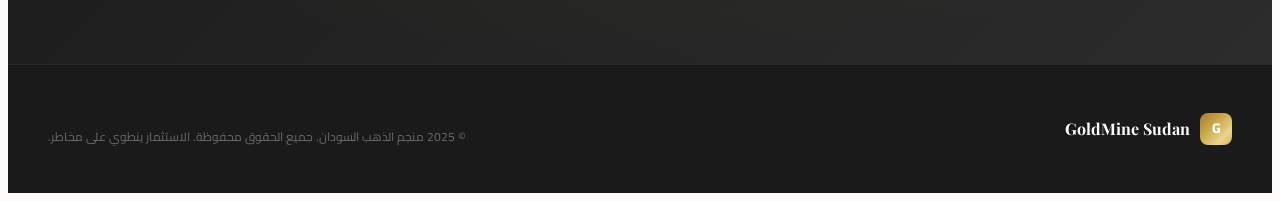
==== commit 7a0b945f: "Update index.html" ====
--- a/index.html
+++ b/index.html
@@ -3,531 +3,2177 @@
 <head>
   <meta charset="UTF-8">
   <meta name="viewport" content="width=device-width, initial-scale=1.0">
-  <title>لوحة الإدارة — منجم الذهب</title>
+  <title>GoldMine Sudan — استثمر في ذهب السودان</title>
   <link rel="preconnect" href="https://fonts.googleapis.com">
   <link rel="preconnect" href="https://fonts.gstatic.com" crossorigin>
-  <link href="https://fonts.googleapis.com/css2?family=Tajawal:wght@300;400;500;700;800;900&family=Cairo:wght@300;400;500;600;700;800;900&family=JetBrains+Mono:wght@400;500;600;700&display=swap" rel="stylesheet">
+  <link href="https://fonts.googleapis.com/css2?family=Inter:wght@300;400;500;600;700;800;900&family=Cairo:wght@300;400;500;600;700;800;900&family=JetBrains+Mono:wght@400;500;600;700&family=Playfair+Display:wght@400;500;600;700;800;900&display=swap" rel="stylesheet">
   <link rel="stylesheet" href="css/variables.css">
   <link rel="stylesheet" href="css/base.css">
   <link rel="stylesheet" href="css/components.css">
   <link rel="stylesheet" href="css/navbar.css">
   <link rel="stylesheet" href="css/pages.css">
 
-  <!-- ===== Inline overrides: layout structure from code1.html, light theme preserved ===== -->
   <style>
-    /* ── Layout utilities (structure only, no color changes) ── */
-    .admin-layout { display: flex; min-height: 100vh; }
+    /* ══════════════════════════════════════════════════════════════
+       DESIGN SYSTEM — Premium Investment Platform
+       Gold + White + Charcoal + Warm Neutrals
+       ══════════════════════════════════════════════════════════════ */
+
+    :root {
+      --gold: #C9A646;
+      --gold-light: #E8D48B;
+      --gold-dark: #A07D2E;
+      --gold-deep: #7A5C1E;
+      --gold-glow: rgba(201,166,70,0.10);
+      --gold-subtle: rgba(201,166,70,0.05);
+      --gold-shimmer: linear-gradient(135deg, #A07D2E, #C9A646, #E8D48B, #C9A646, #A07D2E);
+
+      --bg-page: #FDFCFA;
+      --bg-warm: #F9F6F0;
+      --bg-card: #FFFFFF;
+      --bg-dark: #1A1A1A;
+      --bg-dark-card: #242424;
+      --bg-charcoal: #2C2C2C;
+
+      --text-primary: #1A1A1A;
+      --text-secondary: #5A5A5A;
+      --text-muted: #9A9A9A;
+      --text-inverse: #FFFFFF;
+      --text-gold-on-dark: #E8D48B;
+
+      --border-light: #ECE9E2;
+      --border-medium: #D8D4CC;
+      --border-gold: rgba(201,166,70,0.30);
+
+      --success: #2D8A4E;
+      --success-bg: rgba(45,138,78,0.07);
+      --warning: #B8860B;
+      --warning-bg: rgba(184,134,11,0.07);
+      --danger: #C0392B;
+      --danger-bg: rgba(192,57,43,0.07);
+      --info: #2563EB;
+      --info-bg: rgba(37,99,235,0.07);
+
+      --shadow-xs: 0 1px 2px rgba(0,0,0,0.04);
+      --shadow-sm: 0 2px 8px rgba(0,0,0,0.05);
+      --shadow-md: 0 8px 24px rgba(0,0,0,0.07);
+      --shadow-lg: 0 16px 48px rgba(0,0,0,0.09);
+      --shadow-xl: 0 24px 64px rgba(0,0,0,0.12);
+      --shadow-gold: 0 8px 32px rgba(201,166,70,0.18);
+      --shadow-gold-lg: 0 16px 48px rgba(201,166,70,0.22);
+
+      --radius-sm: 8px;
+      --radius-md: 12px;
+      --radius-lg: 16px;
+      --radius-xl: 24px;
+      --radius-2xl: 32px;
+
+      --ease: cubic-bezier(0.4, 0, 0.2, 1);
+      --transition: all 0.3s var(--ease);
+    }
+
+    /* ── Reset & Base ── */
+    *, *::before, *::after { box-sizing: border-box; }
+    body {
+      background: var(--bg-page);
+      color: var(--text-primary);
+      font-family: 'Cairo', 'Inter', sans-serif;
+      -webkit-font-smoothing: antialiased;
+      -moz-osx-font-smoothing: grayscale;
+      line-height: 1.7;
+      overflow-x: hidden;
+    }
+
+    /* ── Animations ── */
+    @keyframes fadeUp {
+      from { opacity: 0; transform: translateY(24px); }
+      to { opacity: 1; transform: translateY(0); }
+    }
+    @keyframes fadeIn {
+      from { opacity: 0; }
+      to { opacity: 1; }
+    }
+    @keyframes slideRight {
+      from { opacity: 0; transform: translateX(30px); }
+      to { opacity: 1; transform: translateX(0); }
+    }
+    @keyframes slideLeft {
+      from { opacity: 0; transform: translateX(-30px); }
+      to { opacity: 1; transform: translateX(0); }
+    }
+    @keyframes scaleIn {
+      from { opacity: 0; transform: scale(0.92); }
+      to { opacity: 1; transform: scale(1); }
+    }
+    @keyframes shimmer {
+      0% { background-position: -200% center; }
+      100% { background-position: 200% center; }
+    }
+    @keyframes pulse {
+      0%, 100% { opacity: 1; }
+      50% { opacity: 0.4; }
+    }
+    @keyframes float {
+      0%, 100% { transform: translateY(0); }
+      50% { transform: translateY(-8px); }
+    }
+    @keyframes barGrow {
+      from { transform: scaleY(0); }
+      to { transform: scaleY(1); }
+    }
+    @keyframes countUp {
+      from { opacity: 0; transform: translateY(10px); }
+      to { opacity: 1; transform: translateY(0); }
+    }
+    @keyframes goldLine {
+      from { width: 0; }
+      to { width: 60px; }
+    }
+    @keyframes heroGlow {
+      0%, 100% { opacity: 0.3; }
+      50% { opacity: 0.6; }
+    }
+
+    .reveal { opacity: 0; transform: translateY(20px); transition: opacity 0.6s var(--ease), transform 0.6s var(--ease); }
+    .reveal.visible { opacity: 1; transform: translateY(0); }
+    .stagger > * { opacity: 0; animation: fadeUp 0.55s var(--ease) forwards; }
+    .stagger > *:nth-child(1) { animation-delay: 0.05s; }
+    .stagger > *:nth-child(2) { animation-delay: 0.12s; }
+    .stagger > *:nth-child(3) { animation-delay: 0.19s; }
+    .stagger > *:nth-child(4) { animation-delay: 0.26s; }
+    .stagger > *:nth-child(5) { animation-delay: 0.33s; }
+    .stagger > *:nth-child(6) { animation-delay: 0.40s; }
+
+    /* ── Gold Text ── */
+    .gold-text {
+      background: var(--gold-shimmer);
+      background-size: 200% auto;
+      -webkit-background-clip: text;
+      -webkit-text-fill-color: transparent;
+      background-clip: text;
+      animation: shimmer 4s linear infinite;
+    }
+    .gold-text-static {
+      color: var(--gold);
+    }
+
+    /* ══════════════════════════════════════════════════════════════
+       NAVBAR — Transparent → Solid on Scroll
+       ══════════════════════════════════════════════════════════════ */
+    .site-nav {
+      position: fixed;
+      top: 0; left: 0; right: 0;
+      z-index: 100;
+      padding: 0 40px;
+      height: 72px;
+      display: flex;
+      align-items: center;
+      justify-content: space-between;
+      transition: var(--transition);
+      background: transparent;
+    }
+    .site-nav.scrolled {
+      background: rgba(253,252,250,0.92);
+      backdrop-filter: blur(20px);
+      -webkit-backdrop-filter: blur(20px);
+      border-bottom: 1px solid var(--border-light);
+      box-shadow: var(--shadow-xs);
+    }
+    .site-nav.scrolled .nav-logo-text { color: var(--text-primary); }
+    .site-nav.scrolled .nav-link { color: var(--text-secondary); }
+    .site-nav.scrolled .nav-link:hover { color: var(--gold-dark); }
+
+    .nav-logo-wrap {
+      display: flex;
+      align-items: center;
+      gap: 10px;
+      text-decoration: none;
+      cursor: pointer;
+    }
+    .nav-logo-icon {
+      width: 38px; height: 38px;
+      border-radius: 10px;
+      background: var(--gold-shimmer);
+      background-size: 200% auto;
+      animation: shimmer 3s linear infinite;
+      display: flex; align-items: center; justify-content: center;
+      font-weight: 900; font-size: 17px; color: #fff;
+      box-shadow: var(--shadow-gold);
+    }
+    .nav-logo-text {
+      font-family: 'Playfair Display', serif;
+      font-size: 20px;
+      font-weight: 700;
+      color: var(--text-inverse);
+      transition: var(--transition);
+    }
+    .nav-links-wrap {
+      display: flex;
+      align-items: center;
+      gap: 4px;
+    }
+    .nav-link {
+      padding: 8px 16px;
+      border-radius: var(--radius-sm);
+      font-size: 13.5px;
+      font-weight: 500;
+      color: rgba(255,255,255,0.75);
+      text-decoration: none;
+      transition: var(--transition);
+      cursor: pointer;
+    }
+    .nav-link:hover { color: var(--gold-light); background: rgba(255,255,255,0.06); }
+    .nav-link.active { color: var(--gold-light); font-weight: 600; }
+    .nav-actions {
+      display: flex;
+      align-items: center;
+      gap: 10px;
+    }
+
+    /* ── Buttons ── */
+    .btn-gold {
+      background: var(--gold-shimmer);
+      background-size: 200% auto;
+      color: #fff;
+      font-weight: 700;
+      padding: 12px 28px;
+      border-radius: var(--radius-md);
+      border: none;
+      font-size: 14px;
+      cursor: pointer;
+      transition: var(--transition);
+      display: inline-flex;
+      align-items: center;
+      gap: 8px;
+      text-decoration: none;
+      font-family: inherit;
+      box-shadow: var(--shadow-gold);
+      animation: shimmer 3s linear infinite;
+    }
+    .btn-gold:hover {
+      transform: translateY(-2px);
+      box-shadow: var(--shadow-gold-lg);
+    }
+    .btn-gold:active { transform: translateY(0); }
+    .btn-gold.btn-sm { padding: 8px 18px; font-size: 12px; }
+    .btn-gold.btn-lg { padding: 16px 36px; font-size: 16px; border-radius: var(--radius-lg); }
+
+    .btn-outline-light {
+      border: 1.5px solid rgba(255,255,255,0.3);
+      color: #fff;
+      font-weight: 600;
+      padding: 12px 28px;
+      border-radius: var(--radius-md);
+      background: transparent;
+      cursor: pointer;
+      transition: var(--transition);
+      font-size: 14px;
+      text-decoration: none;
+      font-family: inherit;
+    }
+    .btn-outline-light:hover {
+      border-color: var(--gold-light);
+      color: var(--gold-light);
+      background: rgba(201,166,70,0.08);
+    }
+
+    .btn-outline {
+      border: 1.5px solid var(--border-medium);
+      color: var(--text-secondary);
+      font-weight: 600;
+      padding: 12px 28px;
+      border-radius: var(--radius-md);
+      background: var(--bg-card);
+      cursor: pointer;
+      transition: var(--transition);
+      font-size: 14px;
+      text-decoration: none;
+      font-family: inherit;
+    }
+    .btn-outline:hover {
+      border-color: var(--gold);
+      color: var(--gold-dark);
+      background: var(--gold-subtle);
+    }
+    .btn-outline.btn-sm { padding: 8px 18px; font-size: 12px; }
+
+    .btn-ghost {
+      background: none;
+      border: none;
+      color: var(--gold);
+      font-weight: 600;
+      font-size: 14px;
+      cursor: pointer;
+      font-family: inherit;
+      display: inline-flex;
+      align-items: center;
+      gap: 6px;
+      transition: var(--transition);
+      padding: 0;
+    }
+    .btn-ghost:hover { color: var(--gold-dark); gap: 10px; }
+
+    /* ══════════════════════════════════════════════════════════════
+       SECTION: HERO
+       ══════════════════════════════════════════════════════════════ */
+    .hero {
+      min-height: 100vh;
+      display: flex;
+      align-items: center;
+      position: relative;
+      overflow: hidden;
+      background: var(--bg-dark);
+    }
+    .hero::before {
+      content: '';
+      position: absolute;
+      inset: 0;
+      background:
+        radial-gradient(ellipse 80% 60% at 70% 40%, rgba(201,166,70,0.08) 0%, transparent 70%),
+        radial-gradient(ellipse 50% 80% at 20% 80%, rgba(201,166,70,0.04) 0%, transparent 60%),
+        linear-gradient(180deg, rgba(0,0,0,0) 0%, rgba(26,26,26,0.5) 100%);
+      z-index: 1;
+    }
+    .hero::after {
+      content: '';
+      position: absolute;
+      inset: 0;
+      background-image: url("data:image/svg+xml,%3Csvg viewBox='0 0 256 256' xmlns='http://www.w3.org/2000/svg'%3E%3Cfilter id='n'%3E%3CfeTurbulence type='fractalNoise' baseFrequency='.75' numOctaves='4' stitchTiles='stitch'/%3E%3C/filter%3E%3Crect width='100%25' height='100%25' filter='url(%23n)' opacity='.03'/%3E%3C/svg%3E");
+      z-index: 1;
+    }
+
+    .hero-particles {
+      position: absolute;
+      inset: 0;
+      overflow: hidden;
+      z-index: 0;
+    }
+    .hero-particle {
+      position: absolute;
+      width: 3px; height: 3px;
+      background: rgba(201,166,70,0.25);
+      border-radius: 50%;
+      animation: float 6s ease-in-out infinite;
+    }
+
+    .hero-glow-orb {
+      position: absolute;
+      border-radius: 50%;
+      filter: blur(100px);
+      z-index: 0;
+      animation: heroGlow 8s ease-in-out infinite;
+    }
+
+    .hero-inner {
+      position: relative;
+      z-index: 2;
+      max-width: 720px;
+      padding: 120px 0 80px;
+    }
+    .hero-badge {
+      display: inline-flex;
+      align-items: center;
+      gap: 8px;
+      padding: 7px 16px;
+      border-radius: 999px;
+      background: rgba(201,166,70,0.10);
+      border: 1px solid rgba(201,166,70,0.20);
+      margin-bottom: 28px;
+      animation: fadeUp 0.6s var(--ease) 0.2s forwards;
+      opacity: 0;
+    }
+    .hero-badge .dot {
+      width: 7px; height: 7px;
+      border-radius: 50%;
+      background: #4ADE80;
+      animation: pulse 2s infinite;
+    }
+    .hero-badge span {
+      font-size: 12.5px;
+      font-weight: 600;
+      color: var(--gold-light);
+    }
+    .hero-title {
+      font-family: 'Playfair Display', serif;
+      font-size: clamp(36px, 5vw, 64px);
+      font-weight: 800;
+      color: var(--text-inverse);
+      line-height: 1.15;
+      margin-bottom: 20px;
+      animation: fadeUp 0.6s var(--ease) 0.35s forwards;
+      opacity: 0;
+    }
+    .hero-title .gold-accent {
+      background: var(--gold-shimmer);
+      background-size: 200% auto;
+      -webkit-background-clip: text;
+      -webkit-text-fill-color: transparent;
+      background-clip: text;
+      animation: shimmer 4s linear infinite;
+    }
+    .hero-subtitle {
+      font-size: 17px;
+      color: rgba(255,255,255,0.65);
+      line-height: 1.8;
+      max-width: 540px;
+      margin-bottom: 36px;
+      animation: fadeUp 0.6s var(--ease) 0.5s forwards;
+      opacity: 0;
+    }
+    .hero-actions {
+      display: flex;
+      flex-wrap: wrap;
+      gap: 14px;
+      margin-bottom: 48px;
+      animation: fadeUp 0.6s var(--ease) 0.65s forwards;
+      opacity: 0;
+    }
+    .hero-trust {
+      display: flex;
+      flex-wrap: wrap;
+      gap: 28px;
+      animation: fadeUp 0.6s var(--ease) 0.8s forwards;
+      opacity: 0;
+    }
+    .hero-trust-item {
+      display: flex;
+      align-items: center;
+      gap: 8px;
+      font-size: 13px;
+      color: rgba(255,255,255,0.5);
+    }
+    .hero-trust-item svg { flex-shrink: 0; }
+
+    /* Hero Stats Floating Cards */
+    .hero-stats-float {
+      position: absolute;
+      left: 60px;
+      bottom: 100px;
+      z-index: 2;
+      display: flex;
+      flex-direction: column;
+      gap: 12px;
+      animation: slideLeft 0.7s var(--ease) 1s forwards;
+      opacity: 0;
+    }
+    .hero-stat-card {
+      background: rgba(255,255,255,0.06);
+      backdrop-filter: blur(16px);
+      -webkit-backdrop-filter: blur(16px);
+      border: 1px solid rgba(255,255,255,0.08);
+      border-radius: var(--radius-lg);
+      padding: 16px 20px;
+      min-width: 180px;
+    }
+    .hero-stat-card .hsc-label {
+      font-size: 11px;
+      color: rgba(255,255,255,0.45);
+      margin-bottom: 4px;
+      letter-spacing: 0.3px;
+    }
+    .hero-stat-card .hsc-value {
+      font-family: 'JetBrains Mono', monospace;
+      font-size: 22px;
+      font-weight: 700;
+      color: var(--text-inverse);
+      direction: ltr;
+    }
+    .hero-stat-card .hsc-trend {
+      font-size: 11px;
+      font-weight: 600;
+      color: #4ADE80;
+      font-family: 'JetBrains Mono', monospace;
+      direction: ltr;
+    }
+
+    /* ══════════════════════════════════════════════════════════════
+       SECTION: LIVE METRICS BAR
+       ══════════════════════════════════════════════════════════════ */
+    .metrics-bar {
+      background: var(--bg-dark);
+      border-top: 1px solid rgba(201,166,70,0.10);
+      padding: 0;
+      position: relative;
+      z-index: 2;
+    }
+    .metrics-inner {
+      max-width: 1200px;
+      margin: 0 auto;
+      display: grid;
+      grid-template-columns: repeat(4, 1fr);
+      border-top: 1px solid rgba(255,255,255,0.06);
+    }
+    .metric-item {
+      text-align: center;
+      padding: 32px 20px;
+      border-left: 1px solid rgba(255,255,255,0.06);
+      transition: var(--transition);
+    }
+    .metric-item:first-child { border-left: none; }
+    .metric-item:hover { background: rgba(201,166,70,0.04); }
+    .metric-item .mi-value {
+      font-family: 'Playfair Display', serif;
+      font-size: 32px;
+      font-weight: 700;
+      color: var(--text-inverse);
+      margin-bottom: 4px;
+    }
+    .metric-item .mi-label {
+      font-size: 12.5px;
+      color: rgba(255,255,255,0.45);
+      letter-spacing: 0.3px;
+    }
+
+    /* ══════════════════════════════════════════════════════════════
+       SECTION: WHY GOLD (Value Proposition)
+       ══════════════════════════════════════════════════════════════ */
+    .section {
+      padding: 100px 40px;
+    }
+    .section-inner {
+      max-width: 1200px;
+      margin: 0 auto;
+    }
+    .section-header {
+      text-align: center;
+      margin-bottom: 64px;
+    }
+    .section-eyebrow {
+      display: inline-flex;
+      align-items: center;
+      gap: 8px;
+      font-size: 12px;
+      font-weight: 700;
+      letter-spacing: 1.5px;
+      text-transform: uppercase;
+      color: var(--gold);
+      margin-bottom: 16px;
+    }
+    .section-eyebrow::before,
+    .section-eyebrow::after {
+      content: '';
+      width: 24px;
+      height: 1px;
+      background: var(--gold);
+      opacity: 0.4;
+    }
+    .section-title {
+      font-family: 'Playfair Display', serif;
+      font-size: clamp(28px, 3.5vw, 42px);
+      font-weight: 700;
+      color: var(--text-primary);
+      line-height: 1.3;
+      margin-bottom: 16px;
+    }
+    .section-subtitle {
+      font-size: 16px;
+      color: var(--text-secondary);
+      max-width: 560px;
+      margin: 0 auto;
+      line-height: 1.8;
+    }
+
+    .why-gold-grid {
+      display: grid;
+      grid-template-columns: repeat(3, 1fr);
+      gap: 24px;
+    }
+    .why-card {
+      background: var(--bg-card);
+      border: 1px solid var(--border-light);
+      border-radius: var(--radius-xl);
+      padding: 36px 28px;
+      transition: var(--transition);
+      position: relative;
+      overflow: hidden;
+    }
+    .why-card::before {
+      content: '';
+      position: absolute;
+      top: 0; left: 0; right: 0;
+      height: 3px;
+      background: var(--gold-shimmer);
+      background-size: 200% auto;
+      opacity: 0;
+      transition: var(--transition);
+    }
+    .why-card:hover {
+      border-color: var(--border-gold);
+      box-shadow: var(--shadow-md);
+      transform: translateY(-4px);
+    }
+    .why-card:hover::before {
+      opacity: 1;
+      animation: shimmer 2s linear infinite;
+    }
+    .why-card .wc-icon {
+      width: 52px; height: 52px;
+      border-radius: var(--radius-lg);
+      display: flex; align-items: center; justify-content: center;
+      font-size: 24px;
+      margin-bottom: 20px;
+    }
+    .why-card .wc-title {
+      font-family: 'Cairo', serif;
+      font-size: 17px;
+      font-weight: 700;
+      margin-bottom: 10px;
+      color: var(--text-primary);
+    }
+    .why-card .wc-desc {
+      font-size: 13.5px;
+      color: var(--text-secondary);
+      line-height: 1.8;
+    }
+
+    /* ══════════════════════════════════════════════════════════════
+       SECTION: INVESTMENT PLANS (Portfolios)
+       ══════════════════════════════════════════════════════════════ */
+    .plans-section {
+      background: var(--bg-warm);
+    }
+    .plans-grid {
+      display: grid;
+      grid-template-columns: repeat(2, 1fr);
+      gap: 24px;
+    }
+    .plan-card {
+      background: var(--bg-card);
+      border: 1px solid var(--border-light);
+      border-radius: var(--radius-xl);
+      overflow: hidden;
+      transition: var(--transition);
+      position: relative;
+    }
+    .plan-card:hover {
+      border-color: var(--border-gold);
+      box-shadow: var(--shadow-lg);
+      transform: translateY(-4px);
+    }
+    .plan-card.featured {
+      border-color: var(--gold);
+      box-shadow: var(--shadow-gold);
+    }
+    .plan-card.featured .plan-header {
+      background: linear-gradient(135deg, var(--bg-dark), var(--bg-charcoal));
+    }
+    .plan-card.featured .plan-header .ph-title,
+    .plan-card.featured .plan-header .ph-subtitle { color: var(--text-inverse); }
+    .plan-card.featured .plan-header .ph-badge {
+      background: rgba(201,166,70,0.20);
+      color: var(--gold-light);
+      border: 1px solid rgba(201,166,70,0.30);
+    }
+
+    .plan-header {
+      padding: 28px 28px 24px;
+      background: var(--bg-warm);
+      border-bottom: 1px solid var(--border-light);
+    }
+    .plan-header .ph-top {
+      display: flex;
+      justify-content: space-between;
+      align-items: flex-start;
+      margin-bottom: 12px;
+    }
+    .plan-header .ph-icon {
+      font-size: 32px;
+    }
+    .plan-header .ph-badge {
+      padding: 4px 10px;
+      border-radius: 6px;
+      font-size: 11px;
+      font-weight: 700;
+      letter-spacing: 0.3px;
+    }
+    .plan-header .ph-title {
+      font-family: 'Cairo', serif;
+      font-size: 20px;
+      font-weight: 800;
+      margin-bottom: 4px;
+    }
+    .plan-header .ph-subtitle {
+      font-size: 12.5px;
+      color: var(--text-muted);
+    }
+
+    .plan-body { padding: 28px; }
+
+    .plan-roi {
+      text-align: center;
+      padding: 20px;
+      background: var(--gold-subtle);
+      border-radius: var(--radius-lg);
+      margin-bottom: 24px;
+      border: 1px solid rgba(201,166,70,0.10);
+    }
+    .plan-roi .pr-label {
+      font-size: 11px;
+      color: var(--text-muted);
+      margin-bottom: 4px;
+      font-weight: 600;
+      letter-spacing: 0.5px;
+    }
+    .plan-roi .pr-value {
+      font-family: 'Playfair Display', serif;
+      font-size: 36px;
+      font-weight: 700;
+      color: var(--gold-dark);
+      direction: ltr;
+    }
+    .plan-roi .pr-period {
+      font-size: 12px;
+      color: var(--text-secondary);
+    }
+
+    /* Profit Projection Visual */
+    .plan-projection {
+      margin-bottom: 24px;
+    }
+    .plan-projection .pp-label {
+      font-size: 11px;
+      font-weight: 700;
+      color: var(--text-muted);
+      margin-bottom: 10px;
+      letter-spacing: 0.3px;
+    }
+    .pp-bar-track {
+      height: 8px;
+      background: var(--border-light);
+      border-radius: 4px;
+      overflow: hidden;
+      margin-bottom: 8px;
+    }
+    .pp-bar-fill {
+      height: 100%;
+      border-radius: 4px;
+      background: var(--gold-shimmer);
+      background-size: 200% auto;
+      animation: shimmer 3s linear infinite;
+      transition: width 1s var(--ease);
+    }
+    .pp-bar-labels {
+      display: flex;
+      justify-content: space-between;
+      font-size: 11px;
+      color: var(--text-muted);
+      font-family: 'JetBrains Mono', monospace;
+      direction: ltr;
+    }
+
+    .plan-details {
+      display: grid;
+      grid-template-columns: repeat(3, 1fr);
+      gap: 12px;
+      margin-bottom: 24px;
+    }
+    .pd-item {
+      text-align: center;
+      padding: 12px 8px;
+      background: var(--bg-warm);
+      border-radius: var(--radius-md);
+    }
+    .pd-item .pd-label {
+      font-size: 10px;
+      color: var(--text-muted);
+      margin-bottom: 4px;
+      font-weight: 600;
+    }
+    .pd-item .pd-value {
+      font-family: 'JetBrains Mono', monospace;
+      font-size: 14px;
+      font-weight: 600;
+      color: var(--text-primary);
+      direction: ltr;
+    }
+
+    .plan-features {
+      list-style: none;
+      padding: 0;
+      margin: 0 0 24px;
+    }
+    .plan-features li {
+      display: flex;
+      align-items: center;
+      gap: 10px;
+      padding: 8px 0;
+      font-size: 13px;
+      color: var(--text-secondary);
+      border-bottom: 1px solid var(--border-light);
+    }
+    .plan-features li:last-child { border-bottom: none; }
+    .plan-features li .check {
+      width: 18px; height: 18px;
+      border-radius: 50%;
+      background: var(--success-bg);
+      display: flex; align-items: center; justify-content: center;
+      flex-shrink: 0;
+    }
+    .plan-features li .check svg { width: 10px; height: 10px; }
+
+    .plan-cta {
+      width: 100%;
+      justify-content: center;
+      padding: 14px;
+      font-size: 15px;
+    }
+
+    /* ══════════════════════════════════════════════════════════════
+       SECTION: PERFORMANCE / CHART
+       ══════════════════════════════════════════════════════════════ */
+    .performance-section {
+      background: var(--bg-dark);
+      color: var(--text-inverse);
+    }
+    .performance-section .section-title { color: var(--text-inverse); }
+    .performance-section .section-subtitle { color: rgba(255,255,255,0.55); }
+    .performance-section .section-eyebrow { color: var(--gold-light); }
+    .performance-section .section-eyebrow::before,
+    .performance-section .section-eyebrow::after { background: var(--gold-light); }
+
+    .perf-grid {
+      display: grid;
+      grid-template-columns: 2fr 1fr;
+      gap: 24px;
+    }
+    .perf-chart-card {
+      background: var(--bg-dark-card);
+      border: 1px solid rgba(255,255,255,0.06);
+      border-radius: var(--radius-xl);
+      padding: 32px;
+    }
+    .perf-chart-header {
+      display: flex;
+      justify-content: space-between;
+      align-items: center;
+      margin-bottom: 24px;
+    }
+    .perf-chart-header h3 {
+      font-family: 'Cairo', serif;
+      font-size: 16px;
+      font-weight: 700;
+    }
+    .perf-chart-tabs {
+      display: flex;
+      gap: 4px;
+      background: rgba(255,255,255,0.04);
+      border-radius: 8px;
+      padding: 3px;
+    }
+    .perf-chart-tab {
+      padding: 6px 14px;
+      font-size: 11px;
+      font-weight: 600;
+      border-radius: 6px;
+      border: none;
+      cursor: pointer;
+      transition: var(--transition);
+      font-family: inherit;
+      background: transparent;
+      color: rgba(255,255,255,0.4);
+    }
+    .perf-chart-tab.active {
+      background: rgba(201,166,70,0.15);
+      color: var(--gold-light);
+    }
+
+    .perf-chart-area {
+      height: 200px;
+      display: flex;
+      align-items: flex-end;
+      gap: 8px;
+      padding: 0 0 20px;
+      position: relative;
+    }
+    .perf-chart-area::before {
+      content: '';
+      position: absolute;
+      bottom: 20px;
+      left: 0; right: 0;
+      height: 1px;
+      background: rgba(255,255,255,0.06);
+    }
+    .perf-bar {
+      flex: 1;
+      border-radius: 6px 6px 0 0;
+      background: linear-gradient(to top, rgba(201,166,70,0.6), rgba(201,166,70,0.15));
+      transition: var(--transition);
+      position: relative;
+      transform-origin: bottom;
+      animation: barGrow 0.8s var(--ease) forwards;
+      cursor: pointer;
+    }
+    .perf-bar:hover {
+      background: linear-gradient(to top, var(--gold), rgba(201,166,70,0.4));
+      box-shadow: 0 -8px 20px rgba(201,166,70,0.2);
+    }
+    .perf-bar::after {
+      content: attr(data-val);
+      position: absolute;
+      top: -24px;
+      left: 50%;
+      transform: translateX(-50%);
+      font-size: 9px;
+      font-family: 'JetBrains Mono', monospace;
+      color: var(--gold-light);
+      white-space: nowrap;
+      opacity: 0;
+      transition: var(--transition);
+    }
+    .perf-bar:hover::after { opacity: 1; }
+    .perf-chart-labels {
+      display: flex;
+      justify-content: space-between;
+      font-size: 10px;
+      color: rgba(255,255,255,0.3);
+      margin-top: 8px;
+    }
+
+    .perf-summary-cards {
+      display: flex;
+      flex-direction: column;
+      gap: 16px;
+    }
+    .psc-card {
+      background: var(--bg-dark-card);
+      border: 1px solid rgba(255,255,255,0.06);
+      border-radius: var(--radius-lg);
+      padding: 24px;
+      transition: var(--transition);
+    }
+    .psc-card:hover {
+      border-color: rgba(201,166,70,0.2);
+      box-shadow: 0 4px 20px rgba(201,166,70,0.08);
+    }
+    .psc-card .psc-label {
+      font-size: 12px;
+      color: rgba(255,255,255,0.4);
+      margin-bottom: 8px;
+    }
+    .psc-card .psc-value {
+      font-family: 'JetBrains Mono', monospace;
+      font-size: 28px;
+      font-weight: 700;
+      color: var(--text-inverse);
+      direction: ltr;
+      margin-bottom: 4px;
+    }
+    .psc-card .psc-change {
+      font-size: 12px;
+      font-weight: 600;
+      font-family: 'JetBrains Mono', monospace;
+      direction: ltr;
+    }
+    .psc-change.up { color: #4ADE80; }
+    .psc-change.down { color: #F87171; }
+
+    /* ══════════════════════════════════════════════════════════════
+       SECTION: TRUST & SECURITY
+       ══════════════════════════════════════════════════════════════ */
+    .trust-grid {
+      display: grid;
+      grid-template-columns: repeat(4, 1fr);
+      gap: 20px;
+    }
+    .trust-card {
+      text-align: center;
+      padding: 36px 20px;
+      background: var(--bg-card);
+      border: 1px solid var(--border-light);
+      border-radius: var(--radius-xl);
+      transition: var(--transition);
+    }
+    .trust-card:hover {
+      border-color: var(--border-gold);
+      box-shadow: var(--shadow-md);
+      transform: translateY(-3px);
+    }
+    .trust-card .tc-icon {
+      width: 56px; height: 56px;
+      border-radius: 50%;
+      background: var(--gold-glow);
+      display: flex; align-items: center; justify-content: center;
+      font-size: 24px;
+      margin: 0 auto 16px;
+    }
+    .trust-card .tc-title {
+      font-family: 'Cairo', serif;
+      font-size: 15px;
+      font-weight: 700;
+      margin-bottom: 8px;
+    }
+    .trust-card .tc-desc {
+      font-size: 12.5px;
+      color: var(--text-secondary);
+      line-height: 1.7;
+    }
+
+    /* ══════════════════════════════════════════════════════════════
+       SECTION: HOW IT WORKS
+       ══════════════════════════════════════════════════════════════ */
+    .steps-grid {
+      display: grid;
+      grid-template-columns: repeat(4, 1fr);
+      gap: 24px;
+      position: relative;
+    }
+    .steps-grid::before {
+      content: '';
+      position: absolute;
+      top: 40px;
+      left: 12%;
+      right: 12%;
+      height: 2px;
+      background: linear-gradient(90deg, var(--gold), var(--gold-light), var(--gold));
+      opacity: 0.2;
+    }
+    .step-card {
+      text-align: center;
+      position: relative;
+    }
+    .step-number {
+      width: 52px; height: 52px;
+      border-radius: 50%;
+      background: var(--bg-card);
+      border: 2px solid var(--gold);
+      display: flex; align-items: center; justify-content: center;
+      font-family: 'Playfair Display', serif;
+      font-size: 20px;
+      font-weight: 700;
+      color: var(--gold-dark);
+      margin: 0 auto 20px;
+      position: relative;
+      z-index: 1;
+      box-shadow: var(--shadow-sm);
+    }
+    .step-card .step-title {
+      font-family: 'Cairo', serif;
+      font-size: 15px;
+      font-weight: 700;
+      margin-bottom: 8px;
+    }
+    .step-card .step-desc {
+      font-size: 12.5px;
+      color: var(--text-secondary);
+      line-height: 1.7;
+    }
+
+    /* ══════════════════════════════════════════════════════════════
+       SECTION: CTA
+       ══════════════════════════════════════════════════════════════ */
+    .cta-section {
+      background: linear-gradient(135deg, var(--bg-dark) 0%, var(--bg-charcoal) 100%);
+      text-align: center;
+      position: relative;
+      overflow: hidden;
+    }
+    .cta-section::before {
+      content: '';
+      position: absolute;
+      inset: 0;
+      background: radial-gradient(ellipse at 50% 50%, rgba(201,166,70,0.06) 0%, transparent 70%);
+    }
+    .cta-inner {
+      position: relative;
+      z-index: 1;
+      max-width: 600px;
+      margin: 0 auto;
+    }
+    .cta-section .cta-title {
+      font-family: 'Playfair Display', serif;
+      font-size: clamp(28px, 3.5vw, 40px);
+      font-weight: 700;
+      color: var(--text-inverse);
+      margin-bottom: 16px;
+    }
+    .cta-section .cta-desc {
+      font-size: 16px;
+      color: rgba(255,255,255,0.55);
+      margin-bottom: 32px;
+      line-height: 1.8;
+    }
+    .cta-actions {
+      display: flex;
+      justify-content: center;
+      gap: 14px;
+      flex-wrap: wrap;
+    }
+
+    /* ══════════════════════════════════════════════════════════════
+       FOOTER
+       ══════════════════════════════════════════════════════════════ */
+    .site-footer {
+      background: var(--bg-dark);
+      padding: 48px 40px 32px;
+      border-top: 1px solid rgba(255,255,255,0.06);
+    }
+    .footer-inner {
+      max-width: 1200px;
+      margin: 0 auto;
+      display: flex;
+      align-items: center;
+      justify-content: space-between;
+      flex-wrap: wrap;
+      gap: 20px;
+    }
+    .footer-brand {
+      display: flex;
+      align-items: center;
+      gap: 10px;
+    }
+    .footer-brand-icon {
+      width: 32px; height: 32px;
+      border-radius: 8px;
+      background: var(--gold-shimmer);
+      background-size: 200% auto;
+      display: flex; align-items: center; justify-content: center;
+      font-weight: 800; font-size: 14px; color: #fff;
+    }
+    .footer-brand-text {
+      font-family: 'Playfair Display', serif;
+      font-size: 16px;
+      font-weight: 700;
+      color: var(--text-inverse);
+    }
+    .footer-copy {
+      font-size: 12px;
+      color: rgba(255,255,255,0.35);
+    }
+
+    /* ══════════════════════════════════════════════════════════════
+       ADMIN PANEL (Hidden by default, shown when needed)
+       ══════════════════════════════════════════════════════════════ */
+    .admin-layout { display: none; min-height: 100vh; }
+    .admin-layout.active { display: flex; }
+
     .admin-sidebar {
-      width: 256px;
-      padding: 20px;
+      width: 264px;
+      background: var(--bg-card);
+      border-left: 1px solid var(--border-light);
+      padding: 24px 14px;
       position: fixed;
-      top: 64px;
+      top: 72px;
       bottom: 0;
       right: 0;
       overflow-y: auto;
-    }
-    .admin-main { flex: 1; margin-right: 256px; padding: 32px; }
+      box-shadow: -2px 0 12px rgba(0,0,0,0.03);
+    }
+    .admin-main {
+      flex: 1;
+      margin-right: 264px;
+      padding: 32px 36px;
+      background: var(--bg-page);
+    }
+
     .admin-tab { display: none; }
-    .admin-tab.active { display: block; animation: adminFadeIn .35s ease; }
-
-    @keyframes adminFadeIn { from { opacity: 0; transform: translateY(12px); } to { opacity: 1; transform: translateY(0); } }
-
-    /* ── Overview: hero-style welcome banner (mirrors code1 hero section) ── */
-    .overview-hero {
-      padding: 48px 40px;
-      border-radius: 16px;
-      margin-bottom: 32px;
+    .admin-tab.active { display: block; animation: fadeIn 0.3s ease; }
+
+    .sidebar-brand {
+      display: flex;
+      align-items: center;
+      gap: 10px;
+      padding: 0 10px;
+      margin-bottom: 28px;
+    }
+    .sidebar-brand-icon {
+      width: 34px; height: 34px;
+      border-radius: 9px;
+      background: linear-gradient(135deg, var(--gold), var(--gold-light));
+      display: flex; align-items: center; justify-content: center;
+      font-weight: 800; font-size: 14px; color: #fff;
+    }
+    .sidebar-brand-text {
+      font-family: 'Cairo', serif;
+      font-size: 15px;
+      font-weight: 700;
+    }
+    .sidebar-section-label {
+      font-size: 10px;
+      font-weight: 700;
+      text-transform: uppercase;
+      letter-spacing: 1.2px;
+      color: var(--text-muted);
+      padding: 0 14px;
+      margin-bottom: 6px;
+      margin-top: 20px;
+    }
+    .sidebar-link {
+      display: flex;
+      align-items: center;
+      gap: 10px;
+      padding: 9px 14px;
+      border-radius: var(--radius-md);
+      font-size: 13px;
+      font-weight: 500;
+      color: var(--text-secondary);
+      text-decoration: none;
+      transition: var(--transition);
+      cursor: pointer;
+      margin-bottom: 2px;
+      position: relative;
+    }
+    .sidebar-link:hover { background: var(--gold-subtle); color: var(--text-primary); }
+    .sidebar-link.active {
+      background: var(--gold-glow);
+      color: var(--gold-dark);
+      font-weight: 600;
+    }
+    .sidebar-link.active::before {
+      content: '';
+      position: absolute;
+      right: 0;
+      top: 50%;
+      transform: translateY(-50%);
+      width: 3px;
+      height: 18px;
+      background: var(--gold);
+      border-radius: 3px;
+    }
+
+    /* ── Admin Shared Styles ── */
+    .page-header {
+      display: flex;
+      align-items: flex-start;
+      justify-content: space-between;
+      margin-bottom: 28px;
+      flex-wrap: wrap;
+      gap: 16px;
+    }
+    .page-header h1 {
+      font-family: 'Cairo', serif;
+      font-size: 26px;
+      font-weight: 800;
+    }
+    .page-header .subtitle {
+      font-size: 13px;
+      color: var(--text-secondary);
+      margin-top: 4px;
+    }
+
+    .card {
+      background: var(--bg-card);
+      border: 1px solid var(--border-light);
+      border-radius: var(--radius-lg);
+      box-shadow: var(--shadow-xs);
+      transition: var(--transition);
+    }
+    .card:hover { box-shadow: var(--shadow-sm); }
+    .card-header {
+      padding: 18px 22px;
+      border-bottom: 1px solid var(--border-light);
+      display: flex;
+      align-items: center;
+      justify-content: space-between;
+    }
+    .card-header h3 {
+      font-family: 'Cairo', serif;
+      font-size: 15px;
+      font-weight: 700;
+    }
+    .card-body { padding: 22px; }
+
+    .stats-grid {
+      display: grid;
+      grid-template-columns: repeat(5, 1fr);
+      gap: 14px;
+      margin-bottom: 24px;
+    }
+    .stat-card {
+      background: var(--bg-card);
+      border: 1px solid var(--border-light);
+      border-radius: var(--radius-lg);
+      padding: 20px 18px;
+      box-shadow: var(--shadow-xs);
+      transition: var(--transition);
       position: relative;
       overflow: hidden;
     }
-    .overview-hero::before {
+    .stat-card::before {
       content: '';
       position: absolute;
-      inset: 0;
-      border-radius: 16px;
-      pointer-events: none;
-    }
-    .overview-hero .hero-inner { position: relative; z-index: 1; max-width: 680px; }
-    .overview-hero .hero-badge {
+      top: 0; left: 0; right: 0;
+      height: 3px;
+      background: var(--gold-shimmer);
+      background-size: 200% auto;
+      opacity: 0;
+      transition: var(--transition);
+    }
+    .stat-card:hover { box-shadow: var(--shadow-sm); border-color: var(--border-gold); transform: translateY(-1px); }
+    .stat-card:hover::before { opacity: 1; animation: shimmer 2s linear infinite; }
+    .stat-card .stat-icon {
+      width: 36px; height: 36px;
+      border-radius: var(--radius-sm);
+      display: flex; align-items: center; justify-content: center;
+      font-size: 16px;
+      margin-bottom: 12px;
+    }
+    .stat-card .stat-label { font-size: 11px; font-weight: 600; color: var(--text-muted); margin-bottom: 4px; }
+    .stat-card .stat-value {
+      font-family: 'JetBrains Mono', monospace;
+      font-size: 22px;
+      font-weight: 700;
+      direction: ltr;
+      text-align: left;
+      margin-bottom: 4px;
+    }
+    .stat-card .stat-sub { font-size: 10.5px; direction: ltr; text-align: left; }
+    .stat-trend { display: inline-flex; align-items: center; gap: 2px; font-size: 10px; font-weight: 600; font-family: 'JetBrains Mono', monospace; padding: 2px 5px; border-radius: 4px; direction: ltr; }
+    .stat-trend.up { color: var(--success); background: var(--success-bg); }
+
+    .alert-banner {
+      background: var(--warning-bg);
+      border: 1px solid rgba(184,134,11,0.12);
+      border-radius: var(--radius-lg);
+      padding: 14px 18px;
+      margin-bottom: 24px;
+      display: flex;
+      align-items: center;
+      gap: 12px;
+    }
+    .alert-banner .alert-icon {
+      width: 36px; height: 36px;
+      border-radius: var(--radius-sm);
+      background: rgba(184,134,11,0.10);
+      display: flex; align-items: center; justify-content: center;
+      font-size: 15px;
+      flex-shrink: 0;
+    }
+    .alert-banner .alert-text { flex: 1; }
+    .alert-banner .alert-title { font-size: 13px; font-weight: 700; }
+    .alert-banner .alert-desc { font-size: 11.5px; color: var(--text-secondary); margin-top: 2px; }
+    .alert-banner .alert-action { font-size: 12px; font-weight: 700; color: var(--warning); cursor: pointer; white-space: nowrap; }
+
+    .two-col { display: grid; grid-template-columns: 2fr 1fr; gap: 20px; margin-bottom: 24px; }
+    .quick-actions { display: grid; grid-template-columns: repeat(3, 1fr); gap: 10px; }
+    .quick-action-btn {
+      display: flex; flex-direction: column; align-items: center; gap: 8px;
+      padding: 18px 14px;
+      background: var(--bg-warm);
+      border: 1px solid var(--border-light);
+      border-radius: var(--radius-md);
+      cursor: pointer;
+      transition: var(--transition);
+      text-decoration: none;
+      color: var(--text-primary);
+    }
+    .quick-action-btn:hover { background: var(--gold-subtle); border-color: var(--border-gold); transform: translateY(-2px); }
+    .quick-action-btn .qa-icon { width: 38px; height: 38px; border-radius: var(--radius-sm); display: flex; align-items: center; justify-content: center; font-size: 18px; }
+    .quick-action-btn .qa-label { font-size: 11.5px; font-weight: 600; text-align: center; }
+
+    .mini-chart { display: flex; align-items: flex-end; gap: 5px; height: 70px; padding: 10px 0; }
+    .mini-chart .bar {
+      flex: 1;
+      border-radius: 3px 3px 0 0;
+      background: linear-gradient(to top, var(--gold), var(--gold-light));
+      transition: var(--transition);
+      position: relative;
+      min-width: 6px;
+    }
+    .mini-chart .bar:hover { background: linear-gradient(to top, var(--gold-dark), var(--gold)); }
+    .mini-chart .bar::after {
+      content: attr(data-value);
+      position: absolute;
+      top: -20px;
+      left: 50%;
+      transform: translateX(-50%);
+      font-size: 8px;
+      font-family: 'JetBrains Mono', monospace;
+      color: var(--text-muted);
+      white-space: nowrap;
+      opacity: 0;
+      transition: var(--transition);
+    }
+    .mini-chart .bar:hover::after { opacity: 1; }
+
+    .summary-list { display: flex; flex-direction: column; }
+    .summary-item { display: flex; justify-content: space-between; align-items: center; padding: 12px 0; border-bottom: 1px solid var(--border-light); }
+    .summary-item:last-child { border-bottom: none; }
+    .summary-item .item-label { font-size: 12px; color: var(--text-secondary); }
+    .summary-item .item-value { font-family: 'JetBrains Mono', monospace; font-size: 13px; font-weight: 600; direction: ltr; }
+
+    .table-wrap { overflow-x: auto; }
+    table { width: 100%; border-collapse: collapse; }
+    th {
+      text-align: right;
+      padding: 10px 18px;
+      font-size: 10.5px;
+      font-weight: 700;
+      color: var(--text-muted);
+      letter-spacing: 0.5px;
+      text-transform: uppercase;
+      border-bottom: 1px solid var(--border-light);
+      background: var(--bg-warm);
+    }
+    td { padding: 12px 18px; font-size: 13px; border-bottom: 1px solid var(--border-light); }
+    tr:last-child td { border-bottom: none; }
+    tr:hover td { background: var(--gold-subtle); }
+
+    .badge {
       display: inline-flex;
       align-items: center;
-      gap: 8px;
-      padding: 6px 16px;
-      border-radius: 999px;
-      font-size: 12px;
+      padding: 3px 9px;
+      border-radius: 5px;
+      font-size: 10.5px;
       font-weight: 600;
-      margin-bottom: 20px;
-    }
-    .overview-hero .hero-badge .dot {
-      width: 7px; height: 7px;
-      border-radius: 50%;
-      animation: dotPulse 2s infinite;
-    }
-    @keyframes dotPulse { 0%,100% { opacity: .5; } 50% { opacity: 1; } }
-    .overview-hero h1 {
-      font-family: 'Cairo', serif;
-      font-size: clamp(28px, 3.5vw, 40px);
-      font-weight: 900;
-      line-height: 1.3;
-      margin-bottom: 12px;
-    }
-    .overview-hero p { font-size: 15px; line-height: 1.8; margin-bottom: 24px; }
-    .overview-hero .hero-actions { display: flex; flex-wrap: wrap; gap: 12px; }
-    .overview-hero .hero-features { display: flex; flex-wrap: wrap; gap: 24px; margin-top: 20px; }
-    .overview-hero .hero-features .feat {
-      display: flex; align-items: center; gap: 6px;
-      font-size: 12px;
-    }
-
-    /* ── Stats row (mirrors code1 stats section) ── */
-    .stats-row {
-      display: grid;
-      grid-template-columns: repeat(4, 1fr);
-      gap: 24px;
-      padding: 40px 0;
-      margin-bottom: 32px;
-    }
-    .stat-item { text-align: center; }
-    .stat-item .stat-value {
-      font-family: 'Cairo', serif;
-      font-size: 32px;
-      font-weight: 800;
-      margin-bottom: 4px;
-    }
-    .stat-item .stat-label { font-size: 12px; letter-spacing: .3px; }
-
-    /* ── Dashboard cards grid (mirrors code1 portfolio cards) ── */
-    .dash-cards-grid {
-      display: grid;
-      grid-template-columns: repeat(4, 1fr);
-      gap: 16px;
-      margin-bottom: 32px;
-    }
-    .dash-card {
-      padding: 24px;
-      border-radius: 16px;
-      transition: all .3s;
-    }
-    .dash-card:hover { transform: translateY(-2px); }
-    .dash-card .card-icon {
-      width: 40px; height: 40px;
-      border-radius: 10px;
-      display: flex; align-items: center; justify-content: center;
-      font-size: 18px;
-      margin-bottom: 16px;
-    }
-    .dash-card .card-value {
-      font-family: 'JetBrains Mono', monospace;
-      font-size: 24px;
-      font-weight: 700;
-      margin-bottom: 4px;
-      direction: ltr;
-    }
-    .dash-card .card-label { font-size: 13px; }
-    .dash-card .card-sub { font-size: 11px; font-family: 'JetBrains Mono', monospace; margin-top: 4px; direction: ltr; }
-
-    /* ── Two-column section (mirrors code1 chart + summary layout) ── */
-    .two-col-section {
-      display: grid;
-      grid-template-columns: 2fr 1fr;
-      gap: 24px;
-      margin-bottom: 32px;
-    }
-
-    /* ── Activity / Table section (mirrors code1 active investments table) ── */
-    .activity-section {
-      border-radius: 16px;
-      overflow: hidden;
-      margin-bottom: 32px;
-    }
-    .activity-section .section-header {
-      padding: 20px 24px;
-      display: flex;
-      justify-content: space-between;
-      align-items: center;
-    }
-
-    /* ── KYC Alert Banner (mirrors code1 verification alert) ── */
-    .kyc-alert {
-      padding: 16px 20px;
-      margin-bottom: 24px;
-      display: flex;
-      align-items: center;
-      gap: 16px;
-      border-radius: 16px;
-    }
-    .kyc-alert .alert-icon {
-      width: 40px; height: 40px;
-      border-radius: 10px;
-      display: flex; align-items: center; justify-content: center;
-      flex-shrink: 0;
-      font-size: 18px;
-    }
-    .kyc-alert .alert-content { flex: 1; }
-    .kyc-alert .alert-title { font-size: 14px; font-weight: 700; }
-    .kyc-alert .alert-desc { font-size: 12px; }
-    .kyc-alert .alert-action { font-size: 13px; font-weight: 700; cursor: pointer; white-space: nowrap; }
-
-    /* ── CTA banner (mirrors code1 CTA section) ── */
-    .cta-banner {
-      padding: 48px 40px;
+    }
+    .badge-success { background: var(--success-bg); color: var(--success); }
+    .badge-warning { background: var(--warning-bg); color: var(--warning); }
+    .badge-danger { background: var(--danger-bg); color: var(--danger); }
+    .badge-gold { background: var(--gold-glow); color: var(--gold-dark); }
+    .badge-info { background: var(--info-bg); color: var(--info); }
+
+    .input {
+      width: 100%;
+      background: var(--bg-card);
+      border: 1px solid var(--border-light);
+      border-radius: var(--radius-md);
+      padding: 10px 14px;
+      color: var(--text-primary);
+      font-size: 13px;
+      font-family: inherit;
+      transition: var(--transition);
+      outline: none;
+    }
+    .input::placeholder { color: var(--text-muted); }
+    .input:focus { border-color: var(--gold); box-shadow: 0 0 0 3px var(--gold-glow); }
+
+    .kyc-doc-card {
+      flex: 1;
+      background: var(--bg-warm);
+      border-radius: var(--radius-md);
+      padding: 14px;
       text-align: center;
-      border-radius: 16px;
-      position: relative;
-      overflow: hidden;
-      margin-bottom: 32px;
-    }
-    .cta-banner h2 {
-      font-family: 'Cairo', serif;
-      font-size: 32px;
-      font-weight: 800;
-      margin-bottom: 12px;
-    }
-    .cta-banner p { max-width: 480px; margin: 0 auto 24px; font-size: 15px; }
-
-    /* ── Responsive ── */
+      border: 1px solid var(--border-light);
+    }
+    .kyc-doc-card .emoji { font-size: 22px; margin-bottom: 6px; }
+    .kyc-doc-card .doc-name { font-size: 11px; color: var(--text-secondary); }
+    .kyc-doc-card .doc-status { font-size: 10.5px; margin-top: 3px; font-weight: 600; }
+
+    .portfolio-card {
+      background: var(--bg-card);
+      border: 1px solid var(--border-light);
+      border-radius: var(--radius-lg);
+      padding: 22px;
+      box-shadow: var(--shadow-xs);
+      transition: var(--transition);
+    }
+    .portfolio-card:hover { box-shadow: var(--shadow-sm); border-color: var(--border-gold); }
+    .portfolio-card .pc-header { display: flex; justify-content: space-between; align-items: flex-start; margin-bottom: 14px; }
+    .portfolio-card .pc-title { font-family: 'Cairo', serif; font-size: 15px; font-weight: 700; }
+    .portfolio-card .pc-subtitle { font-size: 11.5px; color: var(--text-muted); margin-top: 2px; }
+    .portfolio-card .pc-stats { display: grid; grid-template-columns: repeat(4, 1fr); gap: 10px; }
+    .portfolio-card .pc-stat-item { text-align: center; padding: 8px 4px; background: var(--bg-warm); border-radius: var(--radius-sm); }
+    .portfolio-card .pc-stat-label { font-size: 9.5px; color: var(--text-muted); margin-bottom: 3px; }
+    .portfolio-card .pc-stat-value { font-family: 'JetBrains Mono', monospace; font-size: 12px; font-weight: 600; direction: ltr; }
+
+    .toast {
+      position: fixed;
+      bottom: 24px;
+      left: 24px;
+      z-index: 300;
+      padding: 12px 22px;
+      border-radius: var(--radius-md);
+      font-size: 13px;
+      font-weight: 500;
+      animation: fadeUp 0.3s ease;
+      display: none;
+      box-shadow: var(--shadow-lg);
+    }
+    .toast.show { display: flex; align-items: center; gap: 8px; }
+    .toast-success { background: var(--success-bg); border: 1px solid rgba(45,138,78,0.15); color: var(--success); }
+    .toast-error { background: var(--danger-bg); border: 1px solid rgba(192,57,43,0.15); color: var(--danger); }
+
+    /* ══════════════════════════════════════════════════════════════
+       RESPONSIVE
+       ══════════════════════════════════════════════════════════════ */
+    @media (max-width: 1200px) {
+      .hero-stats-float { display: none; }
+      .stats-grid { grid-template-columns: repeat(3, 1fr); }
+    }
     @media (max-width: 1024px) {
+      .why-gold-grid { grid-template-columns: repeat(2, 1fr); }
+      .plans-grid { grid-template-columns: 1fr; }
+      .perf-grid { grid-template-columns: 1fr; }
+      .trust-grid { grid-template-columns: repeat(2, 1fr); }
+      .steps-grid { grid-template-columns: repeat(2, 1fr); }
+      .steps-grid::before { display: none; }
       .admin-sidebar { display: none; }
       .admin-main { margin-right: 0; }
-      .stats-row { grid-template-columns: repeat(2, 1fr); }
-      .dash-cards-grid { grid-template-columns: repeat(2, 1fr); }
-      .two-col-section { grid-template-columns: 1fr; }
+      .stats-grid { grid-template-columns: repeat(2, 1fr); }
+      .two-col { grid-template-columns: 1fr; }
+      .quick-actions { grid-template-columns: repeat(2, 1fr); }
     }
     @media (max-width: 768px) {
-      .stats-row { grid-template-columns: 1fr 1fr; gap: 12px; }
-      .dash-cards-grid { grid-template-columns: 1fr; }
-      .overview-hero { padding: 32px 20px; }
-      .overview-hero h1 { font-size: 24px; }
-      .admin-main { padding: 16px; }
+      .section { padding: 64px 20px; }
+      .site-nav { padding: 0 20px; }
+      .nav-links-wrap { display: none; }
+      .hero-inner { padding: 100px 0 60px; }
+      .hero-title { font-size: 32px; }
+      .metrics-inner { grid-template-columns: repeat(2, 1fr); }
+      .metric-item { padding: 24px 16px; }
+      .metric-item .mi-value { font-size: 24px; }
+      .why-gold-grid { grid-template-columns: 1fr; }
+      .trust-grid { grid-template-columns: 1fr; }
+      .steps-grid { grid-template-columns: 1fr; }
+      .plan-details { grid-template-columns: repeat(2, 1fr); }
+      .stats-grid { grid-template-columns: 1fr 1fr; gap: 10px; }
+      .stat-card .stat-value { font-size: 18px; }
     }
     @media (max-width: 480px) {
-      .stats-row { grid-template-columns: 1fr; }
+      .metrics-inner { grid-template-columns: 1fr 1fr; }
+      .stats-grid { grid-template-columns: 1fr; }
+      .cta-actions { flex-direction: column; align-items: center; }
     }
   </style>
 </head>
 <body>
 
-<!-- ═══════════════════════════════════════════════════════════════
-     NAVBAR (unchanged from admin.html)
-     ═══════════════════════════════════════════════════════════════ -->
-<nav class="navbar" id="navbar">
-  <div class="page">
-    <div class="nav-inner">
-      <div class="nav-right" style="order:3">
-        <div class="theme-toggle" onclick="toggleTheme()"><span class="icon-moon">🌙</span><span class="icon-sun">☀️</span><div class="toggle-knob"></div></div>
-        <a class="btn-gold btn-sm" href="login.html">تسجيل الدخول</a>
-      </div>
-      <div class="nav-links" id="navLinks" style="order:2">
-        <a class="nav-link" href="index.html">الرئيسية</a>
-        <a class="nav-link" href="portfolios.html">المحافظ</a>
-        <a class="nav-link" href="dashboard.html">لوحة التحكم</a>
-        <a class="nav-link" href="transactions.html">المعاملات</a>
-        <a class="nav-link" href="settings.html">الإعدادات</a>
-        <a class="nav-link active" href="admin.html" style="color:var(--gold)">الإدارة</a>
-      </div>
-      <a class="nav-logo" href="index.html" style="order:1">
-        <div class="nav-logo-icon">G</div>
-        <span><span class="gold-text">Gold</span>Mine</span>
-      </a>
-    </div>
+<!-- ════════════════════════════════════════════════════════════════
+     SITE NAVIGATION
+     ════════════════════════════════════════════════════════════════ -->
+<nav class="site-nav" id="navbar">
+  <a class="nav-logo-wrap" onclick="showSection('landing')">
+    <div class="nav-logo-icon">G</div>
+    <span class="nav-logo-text">GoldMine</span>
+  </a>
+
+  <div class="nav-links-wrap" id="navLinks">
+    <a class="nav-link active" onclick="showSection('landing')">الرئيسية</a>
+    <a class="nav-link" onclick="scrollToId('plans-section')">المحافظ</a>
+    <a class="nav-link" onclick="scrollToId('performance-section')">الأداء</a>
+    <a class="nav-link" onclick="scrollToId('trust-section')">الأمان</a>
+    <a class="nav-link" onclick="showSection('admin')" style="color:var(--gold-light)">لوحة الإدارة</a>
+  </div>
+
+  <div class="nav-actions">
+    <a class="btn-outline-light btn-sm" href="login.html">تسجيل الدخول</a>
+    <a class="btn-gold btn-sm" onclick="scrollToId('plans-section')">ابدأ الاستثمار</a>
   </div>
 </nav>
 
-<!-- ═══════════════════════════════════════════════════════════════
-     ADMIN LAYOUT
-     ═══════════════════════════════════════════════════════════════ -->
-<div class="admin-layout" style="padding-top:64px">
-
-  <!-- ── Sidebar (unchanged) ── -->
-  <aside class="admin-sidebar">
-    <div style="display:flex;align-items:center;gap:10px;margin-bottom:32px;padding:0 10px">
-      <div style="width:32px;height:32px;border-radius:8px;background:linear-gradient(135deg,var(--gold),var(--gold-light));display:flex;align-items:center;justify-content:center;font-weight:800;font-size:14px;color:#0a0a12">A</div>
-      <span style="font-family:'Cairo',serif;font-size:16px;font-weight:800">لوحة الإدارة</span>
+<!-- ════════════════════════════════════════════════════════════════
+     LANDING PAGE
+     ════════════════════════════════════════════════════════════════ -->
+<div id="landing-page">
+
+  <!-- ── HERO ── -->
+  <section class="hero">
+    <div class="hero-particles">
+      <div class="hero-particle" style="top:12%;right:8%;animation-delay:0s"></div>
+      <div class="hero-particle" style="top:28%;right:75%;animation-delay:1.5s;width:4px;height:4px"></div>
+      <div class="hero-particle" style="top:55%;right:15%;animation-delay:3s"></div>
+      <div class="hero-particle" style="top:72%;right:60%;animation-delay:2s;width:4px;height:4px"></div>
+      <div class="hero-particle" style="top:40%;right:45%;animation-delay:4s"></div>
+      <div class="hero-particle" style="top:85%;right:30%;animation-delay:1s"></div>
     </div>
-    <nav>
-      <a class="sidebar-link active" onclick="switchAdminTab('overview')">📊 نظرة عامة</a>
-      <a class="sidebar-link" onclick="switchAdminTab('users')">👥 المستخدمون</a>
-      <a class="sidebar-link" onclick="switchAdminTab('portfolios')">💼 المحافظ</a>
-      <a class="sidebar-link" onclick="switchAdminTab('deposits')">💰 الإيداعات والسحوبات</a>
-      <a class="sidebar-link" onclick="switchAdminTab('kyc')">📋 مراجعة الهوية</a>
-      <a class="sidebar-link" onclick="switchAdminTab('reports')">📄 التقارير</a>
-    </nav>
-    <div style="padding-top:32px;border-top:1px solid var(--card-border);margin-top:32px">
-      <a class="sidebar-link" href="dashboard.html">العودة للمنصة ←</a>
+    <div class="hero-glow-orb" style="width:500px;height:500px;top:10%;right:60%;background:rgba(201,166,70,0.06)"></div>
+    <div class="hero-glow-orb" style="width:400px;height:400px;bottom:0;right:20%;background:rgba(201,166,70,0.03);animation-delay:4s"></div>
+
+    <div class="section-inner">
+      <div class="hero-inner">
+        <div class="hero-badge">
+          <span class="dot"></span>
+          <span>عمليات تعدين نشطة — السودان</span>
+        </div>
+
+        <h1 class="hero-title">
+          استثمر في <span class="gold-accent">ذهب</span><br>
+          السودان.أمّن<br>
+          مستقبلك.
+        </h1>
+
+        <p class="hero-subtitle">
+          وصول حصري إلى فرص تعدين الذهب عالية العائد في أغنى مناطق أفريقيا. عوائد شفافة، أصول حقيقية، وتقارير إنتاج موثقة.
+        </p>
+
+        <div class="hero-actions">
+          <a class="btn-gold btn-lg" onclick="scrollToId('plans-section')">
+            ابدأ الاستثمار الآن
+            <svg width="18" height="18" viewBox="0 0 24 24" fill="none" style="transform:rotate(180deg)"><path d="M13 7l5 5m0 0l-5 5m5-5H6" stroke="currentColor" stroke-width="2.5" stroke-linecap="round" stroke-linejoin="round"/></svg>
+          </a>
+          <a class="btn-outline-light btn-lg" onclick="scrollToId('plans-section')" style="padding:16px 36px;font-size:16px;border-radius:var(--radius-lg)">تصفح المحافظ الاستثمارية</a>
+        </div>
+
+        <div class="hero-trust">
+          <div class="hero-trust-item">
+            <svg width="16" height="16" viewBox="0 0 20 20" fill="#C9A646"><path fill-rule="evenodd" d="M16.707 5.293a1 1 0 010 1.414l-8 8a1 1 0 01-1.414 0l-4-4a1 1 0 011.414-1.414L8 12.586l7.293-7.293a1 1 0 011.414 0z" clip-rule="evenodd"/></svg>
+            عمليات تعدين موثقة
+          </div>
+          <div class="hero-trust-item">
+            <svg width="16" height="16" viewBox="0 0 20 20" fill="#C9A646"><path fill-rule="evenodd" d="M16.707 5.293a1 1 0 010 1.414l-8 8a1 1 0 01-1.414 0l-4-4a1 1 0 011.414-1.414L8 12.586l7.293-7.293a1 1 0 011.414 0z" clip-rule="evenodd"/></svg>
+            توزيع أرباح يومي
+          </div>
+          <div class="hero-trust-item">
+            <svg width="16" height="16" viewBox="0 0 20 20" fill="#C9A646"><path fill-rule="evenodd" d="M16.707 5.293a1 1 0 010 1.414l-8 8a1 1 0 01-1.414 0l-4-4a1 1 0 011.414-1.414L8 12.586l7.293-7.293a1 1 0 011.414 0z" clip-rule="evenodd"/></svg>
+            تقارير شفافة
+          </div>
+        </div>
+      </div>
     </div>
-  </aside>
-
-  <!-- ════════════════════════════════════════════════════════════
-       MAIN CONTENT
-       ════════════════════════════════════════════════════════════ -->
-  <main class="admin-main">
-
-    <!-- ══════════════════════════════════════════════════════════
-         TAB: OVERVIEW — RESTRUCTURED to match code1.html layout
-         ══════════════════════════════════════════════════════════ -->
-    <div class="admin-tab active" id="tab-overview">
-
-      <!-- ── 1. Hero Welcome Banner (mirrors code1.html hero section) ── -->
-      <div class="overview-hero glass">
-        <div class="hero-inner">
-          <div class="hero-badge" style="background:rgba(var(--gold-rgb),.08);border:1px solid rgba(var(--gold-rgb),.15)">
-            <span class="dot" style="background:var(--success)"></span>
-            <span style="color:var(--gold)">لوحة تحكم الإدارة — مباشر</span>
+
+    <!-- Floating Stats -->
+    <div class="hero-stats-float">
+      <div class="hero-stat-card">
+        <div class="hsc-label">إجمالي الاستثمارات</div>
+        <div class="hsc-value">$12.4M</div>
+        <div class="hsc-trend">↑ 12.4%</div>
+      </div>
+      <div class="hero-stat-card">
+        <div class="hsc-label">ذهب مُنتَج</div>
+        <div class="hsc-value">847 كغ</div>
+        <div class="hsc-trend">↑ 8.7%</div>
+      </div>
+      <div class="hero-stat-card">
+        <div class="hsc-label">مستثمر نشط</div>
+        <div class="hsc-value">3,200+</div>
+        <div class="hsc-trend">↑ 15.2%</div>
+      </div>
+    </div>
+  </section>
+
+  <!-- ── METRICS BAR ── -->
+  <section class="metrics-bar">
+    <div class="metrics-inner">
+      <div class="metric-item">
+        <div class="mi-value">$12.4M</div>
+        <div class="mi-label">إجمالي الاستثمارات</div>
+      </div>
+      <div class="metric-item">
+        <div class="mi-value">3,200+</div>
+        <div class="mi-label">مستثمر نشط</div>
+      </div>
+      <div class="metric-item">
+        <div class="mi-value">847 كغ</div>
+        <div class="mi-label">ذهب مُنتَج</div>
+      </div>
+      <div class="metric-item">
+        <div class="mi-value">14.2%</div>
+        <div class="mi-label">متوسط العائد الشهري</div>
+      </div>
+    </div>
+  </section>
+
+  <!-- ── WHY GOLD ── -->
+  <section class="section" id="why-section">
+    <div class="section-inner">
+      <div class="section-header">
+        <div class="section-eyebrow">لماذا الذهب؟</div>
+        <h2 class="section-title">استثمار <span class="gold-text-static" style="color:var(--gold-dark)">آمن ومرتفع العائد</span></h2>
+        <p class="section-subtitle">الذهب هو أقدم وأأمن أصول الاستثمار في العالم. مع GoldMine Sudan، تحصل على وصول مباشر إلى عمليات التعدين الحقيقية.</p>
+      </div>
+
+      <div class="why-gold-grid">
+        <div class="why-card">
+          <div class="wc-icon" style="background:var(--gold-glow)">⛏️</div>
+          <div class="wc-title">أصول حقيقية ملموسة</div>
+          <div class="wc-desc">استثماراتك مدعولة بإنتاج ذهب حقيقي من مناجم نشطة في منطقة وادي النيل بالسودان.</div>
+        </div>
+        <div class="why-card">
+          <div class="wc-icon" style="background:var(--success-bg)">📈</div>
+          <div class="wc-title">عوائد مرتفعة ومستقرة</div>
+          <div class="wc-desc">متوسط عائد شهري 14.2% مع توزيع أرباح يومي مباشر إلى محفظتك الاستثمارية.</div>
+        </div>
+        <div class="why-card">
+          <div class="wc-icon" style="background:var(--info-bg)">🔒</div>
+          <div class="wc-title">شفافية وأمان كامل</div>
+          <div class="wc-desc">تقارير إنتاج منتظمة، تحقق من الهوية، وعمليات سحب سريعة ومضمونة.</div>
+        </div>
+      </div>
+    </div>
+  </section>
+
+  <!-- ── INVESTMENT PLANS ── -->
+  <section class="section plans-section" id="plans-section">
+    <div class="section-inner">
+      <div class="section-header">
+        <div class="section-eyebrow">المحافظ الاستثمارية</div>
+        <h2 class="section-title">اختر <span class="gold-text-static" style="color:var(--gold-dark)">استثمارك</span> المثالي</h2>
+        <p class="section-subtitle">أربع محافظ مُصممة بعناية لتلبية أهدافك الاستثمارية، من العوائد المستقرة إلى النمو العالي.</p>
+      </div>
+
+      <div class="plans-grid">
+        <!-- Plan 1: Production -->
+        <div class="plan-card">
+          <div class="plan-header">
+            <div class="ph-top">
+              <div class="ph-icon">⛏️</div>
+              <span class="ph-badge badge badge-success">مخاطرة منخفضة</span>
+            </div>
+            <div class="ph-title">محفظة الإنتاج</div>
+            <div class="ph-subtitle">عوائد ثابتة من عمليات تعدين قائمة</div>
           </div>
-          <h1>نظرة <span class="gold-text">عامة</span><br>على المنصة</h1>
-          <p style="color:var(--text2)">مراقبة شاملة لأداء المنصة، المستخدمين النشطين، الاستثمارات، والمعاملات المالية في الوقت الفعلي.</p>
-          <div class="hero-actions">
-            <button class="btn-gold btn-sm" onclick="switchAdminTab('users')">إدارة المستخدمين</button>
-            <button class="btn-outline btn-sm" onclick="switchAdminTab('deposits')">مراجعة المعاملات</button>
+          <div class="plan-body">
+            <div class="plan-roi">
+              <div class="pr-label">العائد الشهري المتوقع</div>
+              <div class="pr-value">12–18%</div>
+              <div class="pr-period">على مدار 90 يوم</div>
+            </div>
+
+            <div class="plan-projection">
+              <div class="pp-label">الربح المتوقع على استثمار $5,000</div>
+              <div class="pp-bar-track">
+                <div class="pp-bar-fill" style="width:65%"></div>
+              </div>
+              <div class="pp-bar-labels">
+                <span>$0</span>
+                <span style="color:var(--gold-dark);font-weight:600">$600 – $900</span>
+              </div>
+            </div>
+
+            <div class="plan-details">
+              <div class="pd-item"><div class="pd-label">المدة</div><div class="pd-value">90 يوم</div></div>
+              <div class="pd-item"><div class="pd-label">أقل استثمار</div><div class="pd-value">$500</div></div>
+              <div class="pd-item"><div class="pd-label">أعلى استثمار</div><div class="pd-value">$50,000</div></div>
+            </div>
+
+            <ul class="plan-features">
+              <li><span class="check"><svg viewBox="0 0 20 20" fill="var(--success)"><path fill-rule="evenodd" d="M16.707 5.293a1 1 0 010 1.414l-8 8a1 1 0 01-1.414 0l-4-4a1 1 0 011.414-1.414L8 12.586l7.293-7.293a1 1 0 011.414 0z" clip-rule="evenodd"/></svg></span>توزيع أرباح يومي</li>
+              <li><span class="check"><svg viewBox="0 0 20 20" fill="var(--success)"><path fill-rule="evenodd" d="M16.707 5.293a1 1 0 010 1.414l-8 8a1 1 0 01-1.414 0l-4-4a1 1 0 011.414-1.414L8 12.586l7.293-7.293a1 1 0 011.414 0z" clip-rule="evenodd"/></svg></span>إعادة استثمار تلقائية</li>
+              <li><span class="check"><svg viewBox="0 0 20 20" fill="var(--success)"><path fill-rule="evenodd" d="M16.707 5.293a1 1 0 010 1.414l-8 8a1 1 0 01-1.414 0l-4-4a1 1 0 011.414-1.414L8 12.586l7.293-7.293a1 1 0 011.414 0z" clip-rule="evenodd"/></svg></span>تقارير شهرية مفصلة</li>
+            </ul>
+
+            <button class="btn-gold plan-cta" onclick="showSection('admin')">استثمر الآن</button>
           </div>
-          <div class="hero-features">
-            <div class="feat">
-              <svg width="14" height="14" viewBox="0 0 20 20" fill="var(--gold)"><path fill-rule="evenodd" d="M16.707 5.293a1 1 0 010 1.414l-8 8a1 1 0 01-1.414 0l-4-4a1 1 0 011.414-1.414L8 12.586l7.293-7.293a1 1 0 011.414 0z" clip-rule="evenodd"/></svg>
-              <span style="color:var(--text2)">3,247 مستخدم مسجّل</span>
+        </div>
+
+        <!-- Plan 2: Trading (Featured) -->
+        <div class="plan-card featured">
+          <div class="plan-header">
+            <div class="ph-top">
+              <div class="ph-icon">📈</div>
+              <span class="ph-badge">الأكثر شعبية</span>
             </div>
-            <div class="feat">
-              <svg width="14" height="14" viewBox="0 0 20 20" fill="var(--gold)"><path fill-rule="evenodd" d="M16.707 5.293a1 1 0 010 1.414l-8 8a1 1 0 01-1.414 0l-4-4a1 1 0 011.414-1.414L8 12.586l7.293-7.293a1 1 0 011.414 0z" clip-rule="evenodd"/></svg>
-              <span style="color:var(--text2)">$12.4M إجمالي الاستثمارات</span>
+            <div class="ph-title">محفظة التداول</div>
+            <div class="ph-subtitle">عوائد سريعة مع توزيع أرباح يومي</div>
+          </div>
+          <div class="plan-body">
+            <div class="plan-roi">
+              <div class="pr-label">العائد الشهري المتوقع</div>
+              <div class="pr-value">10–25%</div>
+              <div class="pr-period">على مدار 30 يوم</div>
             </div>
-            <div class="feat">
-              <svg width="14" height="14" viewBox="0 0 20 20" fill="var(--gold)"><path fill-rule="evenodd" d="M16.707 5.293a1 1 0 010 1.414l-8 8a1 1 0 01-1.414 0l-4-4a1 1 0 011.414-1.414L8 12.586l7.293-7.293a1 1 0 011.414 0z" clip-rule="evenodd"/></svg>
-              <span style="color:var(--text2)">تقارير شفافة منتظمة</span>
+
+            <div class="plan-projection">
+              <div class="pp-label">الربح المتوقع على استثمار $5,000</div>
+              <div class="pp-bar-track">
+                <div class="pp-bar-fill" style="width:80%"></div>
+              </div>
+              <div class="pp-bar-labels">
+                <span>$0</span>
+                <span style="color:var(--gold-dark);font-weight:600">$500 – $1,250</span>
+              </div>
+            </div>
+
+            <div class="plan-details">
+              <div class="pd-item"><div class="pd-label">المدة</div><div class="pd-value">30 يوم</div></div>
+              <div class="pd-item"><div class="pd-label">أقل استثمار</div><div class="pd-value">$200</div></div>
+              <div class="pd-item"><div class="pd-label">أعلى استثمار</div><div class="pd-value">$25,000</div></div>
+            </div>
+
+            <ul class="plan-features">
+              <li><span class="check"><svg viewBox="0 0 20 20" fill="var(--success)"><path fill-rule="evenodd" d="M16.707 5.293a1 1 0 010 1.414l-8 8a1 1 0 01-1.414 0l-4-4a1 1 0 011.414-1.414L8 12.586l7.293-7.293a1 1 0 011.414 0z" clip-rule="evenodd"/></svg></span>توزيع أرباح يومي</li>
+              <li><span class="check"><svg viewBox="0 0 20 20" fill="var(--success)"><path fill-rule="evenodd" d="M16.707 5.293a1 1 0 010 1.414l-8 8a1 1 0 01-1.414 0l-4-4a1 1 0 011.414-1.414L8 12.586l7.293-7.293a1 1 0 011.414 0z" clip-rule="evenodd"/></svg></span>شروط مرنة ومدة قصيرة</li>
+              <li><span class="check"><svg viewBox="0 0 20 20" fill="var(--success)"><path fill-rule="evenodd" d="M16.707 5.293a1 1 0 010 1.414l-8 8a1 1 0 01-1.414 0l-4-4a1 1 0 011.414-1.414L8 12.586l7.293-7.293a1 1 0 011.414 0z" clip-rule="evenodd"/></svg></span>سحب الأرباح في أي وقت</li>
+            </ul>
+
+            <button class="btn-gold plan-cta" onclick="showSection('admin')">استثمر الآن</button>
+          </div>
+        </div>
+
+        <!-- Plan 3: Operational -->
+        <div class="plan-card">
+          <div class="plan-header">
+            <div class="ph-top">
+              <div class="ph-icon">🏭</div>
+              <span class="ph-badge badge badge-warning">مخاطرة متوسطة</span>
+            </div>
+            <div class="ph-title">تمويل التشغيل</div>
+            <div class="ph-subtitle">موّل توسيع المناجم القائمة</div>
+          </div>
+          <div class="plan-body">
+            <div class="plan-roi">
+              <div class="pr-label">العائد الشهري المتوقع</div>
+              <div class="pr-value">15–22%</div>
+              <div class="pr-period">على مدار 180 يوم</div>
+            </div>
+
+            <div class="plan-projection">
+              <div class="pp-label">الربح المتوقع على استثمار $5,000</div>
+              <div class="pp-bar-track">
+                <div class="pp-bar-fill" style="width:75%"></div>
+              </div>
+              <div class="pp-bar-labels">
+                <span>$0</span>
+                <span style="color:var(--gold-dark);font-weight:600">$750 – $1,100</span>
+              </div>
+            </div>
+
+            <div class="plan-details">
+              <div class="pd-item"><div class="pd-label">المدة</div><div class="pd-value">180 يوم</div></div>
+              <div class="pd-item"><div class="pd-label">أقل استثمار</div><div class="pd-value">$1,000</div></div>
+              <div class="pd-item"><div class="pd-label">أعلى استثمار</div><div class="pd-value">$100,000</div></div>
+            </div>
+
+            <ul class="plan-features">
+              <li><span class="check"><svg viewBox="0 0 20 20" fill="var(--success)"><path fill-rule="evenodd" d="M16.707 5.293a1 1 0 010 1.414l-8 8a1 1 0 01-1.414 0l-4-4a1 1 0 011.414-1.414L8 12.586l7.293-7.293a1 1 0 011.414 0z" clip-rule="evenodd"/></svg></span>عوائد أعلى مع التوسع</li>
+              <li><span class="check"><svg viewBox="0 0 20 20" fill="var(--success)"><path fill-rule="evenodd" d="M16.707 5.293a1 1 0 010 1.414l-8 8a1 1 0 01-1.414 0l-4-4a1 1 0 011.414-1.414L8 12.586l7.293-7.293a1 1 0 011.414 0z" clip-rule="evenodd"/></svg></span>توزيع أرباح يومي</li>
+              <li><span class="check"><svg viewBox="0 0 20 20" fill="var(--success)"><path fill-rule="evenodd" d="M16.707 5.293a1 1 0 010 1.414l-8 8a1 1 0 01-1.414 0l-4-4a1 1 0 011.414-1.414L8 12.586l7.293-7.293a1 1 0 011.414 0z" clip-rule="evenodd"/></svg></span>تقارير تشغيل شهرية</li>
+            </ul>
+
+            <button class="btn-gold plan-cta" onclick="showSection('admin')">استثمر الآن</button>
+          </div>
+        </div>
+
+        <!-- Plan 4: Exploration -->
+        <div class="plan-card">
+          <div class="plan-header">
+            <div class="ph-top">
+              <div class="ph-icon">🗺️</div>
+              <span class="ph-badge badge badge-danger">عائد مرتفع</span>
+            </div>
+            <div class="ph-title">محفظة الاستكشاف</div>
+            <div class="ph-subtitle">أعلى عوائد محتملة من احتياطيات جديدة</div>
+          </div>
+          <div class="plan-body">
+            <div class="plan-roi">
+              <div class="pr-label">العائد الشهري المتوقع</div>
+              <div class="pr-value">20–35%</div>
+              <div class="pr-period">على مدار 365 يوم</div>
+            </div>
+
+            <div class="plan-projection">
+              <div class="pp-label">الربح المتوقع على استثمار $5,000</div>
+              <div class="pp-bar-track">
+                <div class="pp-bar-fill" style="width:92%"></div>
+              </div>
+              <div class="pp-bar-labels">
+                <span>$0</span>
+                <span style="color:var(--gold-dark);font-weight:600">$1,000 – $1,750</span>
+              </div>
+            </div>
+
+            <div class="plan-details">
+              <div class="pd-item"><div class="pd-label">المدة</div><div class="pd-value">365 يوم</div></div>
+              <div class="pd-item"><div class="pd-label">أقل استثمار</div><div class="pd-value">$2,000</div></div>
+              <div class="pd-item"><div class="pd-label">أعلى استثمار</div><div class="pd-value">$200,000</div></div>
+            </div>
+
+            <ul class="plan-features">
+              <li><span class="check"><svg viewBox="0 0 20 20" fill="var(--success)"><path fill-rule="evenodd" d="M16.707 5.293a1 1 0 010 1.414l-8 8a1 1 0 01-1.414 0l-4-4a1 1 0 011.414-1.414L8 12.586l7.293-7.293a1 1 0 011.414 0z" clip-rule="evenodd"/></svg></span>أعلى عوائد محتملة</li>
+              <li><span class="check"><svg viewBox="0 0 20 20" fill="var(--success)"><path fill-rule="evenodd" d="M16.707 5.293a1 1 0 010 1.414l-8 8a1 1 0 01-1.414 0l-4-4a1 1 0 011.414-1.414L8 12.586l7.293-7.293a1 1 0 011.414 0z" clip-rule="evenodd"/></svg></span>توزيع أرباح يومي</li>
+              <li><span class="check"><svg viewBox="0 0 20 20" fill="var(--success)"><path fill-rule="evenodd" d="M16.707 5.293a1 1 0 010 1.414l-8 8a1 1 0 01-1.414 0l-4-4a1 1 0 011.414-1.414L8 12.586l7.293-7.293a1 1 0 011.414 0z" clip-rule="evenodd"/></svg></span>تقارير استكشاف ربع سنوية</li>
+            </ul>
+
+            <button class="btn-gold plan-cta" onclick="showSection('admin')">استثمر الآن</button>
+          </div>
+        </div>
+      </div>
+    </div>
+  </section>
+
+  <!-- ── PERFORMANCE ── -->
+  <section class="section performance-section" id="performance-section">
+    <div class="section-inner">
+      <div class="section-header">
+        <div class="section-eyebrow">الأداء والإحصائيات</div>
+        <h2 class="section-title">نتائج <span style="color:var(--gold-light)">حقيقية</span> وموثقة</h2>
+        <p class="section-subtitle"> acompanha أداء منصتنا المالي مع تقارير شفافة عن إنتاج الذهب والعوائد.</p>
+      </div>
+
+      <div class="perf-grid">
+        <div class="perf-chart-card">
+          <div class="perf-chart-header">
+            <h3>عوائد المنصة الشهرية</h3>
+            <div class="perf-chart-tabs">
+              <button class="perf-chart-tab active">6 أشهر</button>
+              <button class="perf-chart-tab">سنة</button>
+              <button class="perf-chart-tab">كل الوقت</button>
             </div>
           </div>
-        </div>
-      </div>
-
-      <!-- ── 2. Stats Row (mirrors code1.html statistics section) ── -->
-      <div class="stats-row glass" style="padding:32px">
-        <div class="stat-item">
-          <div class="stat-value" style="color:var(--gold)">3,247</div>
-          <div class="stat-label" style="color:var(--text3)">إجمالي المستخدمين</div>
-        </div>
-        <div class="stat-item">
-          <div class="stat-value" style="color:var(--gold)">$12.4M</div>
-          <div class="stat-label" style="color:var(--text3)">إجمالي الاستثمارات</div>
-        </div>
-        <div class="stat-item">
-          <div class="stat-value" style="color:var(--gold)">$8.7M</div>
-          <div class="stat-label" style="color:var(--text3)">إجمالي الإيداعات</div>
-        </div>
-        <div class="stat-item">
-          <div class="stat-value" style="color:var(--gold)">$3.2M</div>
-          <div class="stat-label" style="color:var(--text3)">إجمالي المسحوبات</div>
-        </div>
-      </div>
-
-      <!-- ── 3. KYC Alert Banner (mirrors code1.html verification alert) ── -->
-      <div class="kyc-alert glass" style="border-color:rgba(var(--warning-rgb),.15)">
-        <div class="alert-icon" style="background:rgba(var(--warning-rgb),.1)">⚠️</div>
-        <div class="alert-content">
+          <div class="perf-chart-area">
+            <div class="perf-bar" style="height:55%;animation-delay:0.1s" data-val="$72K"></div>
+            <div class="perf-bar" style="height:68%;animation-delay:0.2s" data-val="$89K"></div>
+            <div class="perf-bar" style="height:45%;animation-delay:0.3s" data-val="$58K"></div>
+            <div class="perf-bar" style="height:82%;animation-delay:0.4s" data-val="$108K"></div>
+            <div class="perf-bar" style="height:75%;animation-delay:0.5s" data-val="$98K"></div>
+            <div class="perf-bar" style="height:92%;animation-delay:0.6s" data-val="$121K"></div>
+          </div>
+          <div class="perf-chart-labels">
+            <span>يوليو</span><span>أغسطس</span><span>سبتمبر</span><span>أكتوبر</span><span>نوفمبر</span><span>ديسمبر</span>
+          </div>
+        </div>
+
+        <div class="perf-summary-cards">
+          <div class="psc-card">
+            <div class="psc-label">إجمالي الذهب المُنتَج</div>
+            <div class="psc-value">847 كغ</div>
+            <div class="psc-change up">↑ 8.7% عن الشهر الماضي</div>
+          </div>
+          <div class="psc-card">
+            <div class="psc-label">متوسط العائد الشهري</div>
+            <div class="psc-value">14.2%</div>
+            <div class="psc-change up">↑ 2.1% عن الربع الماضي</div>
+          </div>
+          <div class="psc-card">
+            <div class="psc-label">إجمالي الأرباح الموزعة</div>
+            <div class="psc-value">$3.8M</div>
+            <div class="psc-change up">↑ 18.4% نمو سنوي</div>
+          </div>
+        </div>
+      </div>
+    </div>
+  </section>
+
+  <!-- ── TRUST & SECURITY ── -->
+  <section class="section" id="trust-section">
+    <div class="section-inner">
+      <div class="section-header">
+        <div class="section-eyebrow">الأمان والثقة</div>
+        <h2 class="section-title">لماذا يثق بنا <span class="gold-text-static" style="color:var(--gold-dark)">الآلاف</span></h2>
+        <p class="section-subtitle">نلتزم بأعلى معايير الشفافية والأمان لحماية استثماراتك وبناء علاقة ثقة دائمة.</p>
+      </div>
+
+      <div class="trust-grid">
+        <div class="trust-card">
+          <div class="tc-icon">🔐</div>
+          <div class="tc-title">تشفير متقدم</div>
+          <div class="tc-desc">جميع البيانات والمعاملات محمية بتشفير من الدرجة البنكية.</div>
+        </div>
+        <div class="trust-card">
+          <div class="tc-icon">📋</div>
+          <div class="tc-title">تقارير منتظمة</div>
+          <div class="tc-desc">تقارير إنتاج ومالية شهرية لضمان الشفافية الكاملة.</div>
+        </div>
+        <div class="trust-card">
+          <div class="tc-icon">🪪</div>
+          <div class="tc-title">تحقق من الهوية</div>
+          <div class="tc-desc">إجراءات KYC صارمة لحماية المنصة والمستثمرين.</div>
+        </div>
+        <div class="trust-card">
+          <div class="tc-icon">⚡</div>
+          <div class="tc-title">سحب سريع</div>
+          <div class="tc-desc">معالجة طلبات السحب خلال 24 ساعة عمل.</div>
+        </div>
+      </div>
+    </div>
+  </section>
+
+  <!-- ── HOW IT WORKS ── -->
+  <section class="section" style="background:var(--bg-warm)">
+    <div class="section-inner">
+      <div class="section-header">
+        <div class="section-eyebrow">كيف يعمل</div>
+        <h2 class="section-title">ابدأ الاستثمار في <span class="gold-text-static" style="color:var(--gold-dark)">4 خطوات</span></h2>
+      </div>
+
+      <div class="steps-grid">
+        <div class="step-card">
+          <div class="step-number">1</div>
+          <div class="step-title">إنشاء حساب</div>
+          <div class="step-desc">سجّل بياناتك ووثّق هويتك في دقائق معدودة.</div>
+        </div>
+        <div class="step-card">
+          <div class="step-number">2</div>
+          <div class="step-title">اختيار المحفظة</div>
+          <div class="step-desc">اختر المحافظة التي تناسب أهدافك وميزانيتك.</div>
+        </div>
+        <div class="step-card">
+          <div class="step-number">3</div>
+          <div class="step-title">التمويل</div>
+          <div class="step-desc">أودع عبر USDT أو التحويل البنكي بسهولة.</div>
+        </div>
+        <div class="step-card">
+          <div class="step-number">4</div>
+          <div class="step-title">اربح يومياً</div>
+          <div class="step-desc">تلقَّ أرباحك اليومية مباشرة في محفظتك.</div>
+        </div>
+      </div>
+    </div>
+  </section>
+
+  <!-- ── CTA ── -->
+  <section class="section cta-section">
+    <div class="cta-inner">
+      <h2 class="cta-title">هل أنت مستعد <span style="color:var(--gold-light)">للبدء؟</span></h2>
+      <p class="cta-desc">انضم إلى آلاف المستثمرين الذين يحققون عوائد ثابتة من صناعة تعدين الذهب في السودان.</p>
+      <div class="cta-actions">
+        <a class="btn-gold btn-lg" onclick="showSection('admin')">إنشاء حساب مجاني</a>
+        <a class="btn-outline-light btn-lg" onclick="scrollToId('plans-section')" style="padding:16px 36px;font-size:16px;border-radius:var(--radius-lg)">تصفح المحافظ</a>
+      </div>
+    </div>
+  </section>
+
+  <!-- ── FOOTER ── -->
+  <footer class="site-footer">
+    <div class="footer-inner">
+      <div class="footer-brand">
+        <div class="footer-brand-icon">G</div>
+        <span class="footer-brand-text">GoldMine Sudan</span>
+      </div>
+      <p class="footer-copy">© 2025 منجم الذهب السودان. جميع الحقوق محفوظة. الاستثمار ينطوي على مخاطر.</p>
+    </div>
+  </footer>
+
+</div>
+<!-- END landing-page -->
+
+<!-- ════════════════════════════════════════════════════════════════
+     ADMIN PANEL (Hidden, shown via navigation)
+     ════════════════════════════════════════════════════════════════ -->
+<div class="admin-layout" id="admin-panel">
+
+  <aside class="admin-sidebar">
+    <div class="sidebar-brand">
+      <div class="sidebar-brand-icon">A</div>
+      <span class="sidebar-brand-text">لوحة الإدارة</span>
+    </div>
+    <div class="sidebar-section-label">الرئيسية</div>
+    <a class="sidebar-link active" onclick="switchAdminTab('overview')">📊 نظرة عامة</a>
+    <div class="sidebar-section-label">الإدارة</div>
+    <a class="sidebar-link" onclick="switchAdminTab('users')">👥 المستخدمون</a>
+    <a class="sidebar-link" onclick="switchAdminTab('portfolios')">💼 المحافظ</a>
+    <a class="sidebar-link" onclick="switchAdminTab('deposits')">💰 الإيداعات والسحوبات</a>
+    <a class="sidebar-link" onclick="switchAdminTab('kyc')">🪪 مراجعة الهوية</a>
+    <div class="sidebar-section-label">التقارير</div>
+    <a class="sidebar-link" onclick="switchAdminTab('reports')">📄 التقارير</a>
+    <div style="height:1px;background:var(--border-light);margin:20px 14px"></div>
+    <a class="sidebar-link" onclick="showSection('landing')">← العودة للصفحة الرئيسية</a>
+  </aside>
+
+  <main class="admin-main">
+
+    <!-- Overview -->
+    <div class="admin-tab active" id="tab-overview">
+      <div class="page-header">
+        <div><h1>نظرة <span class="gold-text-static" style="color:var(--gold)">عامة</span></h1><p class="subtitle">مراقبة شاملة لأداء المنصة</p></div>
+        <div style="display:flex;gap:8px">
+          <button class="btn-outline btn-sm" onclick="switchAdminTab('reports')">📄 التقارير</button>
+          <button class="btn-gold btn-sm" onclick="switchAdminTab('deposits')">مراجعة المعاملات</button>
+        </div>
+      </div>
+
+      <div class="alert-banner">
+        <div class="alert-icon">⚠️</div>
+        <div class="alert-text">
           <p class="alert-title">14 طلب تحقق من الهوية بانتظار المراجعة</p>
-          <p class="alert-desc" style="color:var(--text3)">يوجد مستندات هوية جديدة تتطلب مراجعة واعتماد.</p>
-        </div>
-        <a class="alert-action" style="color:var(--warning)" onclick="switchAdminTab('kyc')">مراجعة الآن ←</a>
-      </div>
-
-      <!-- ── 4. Dashboard Cards Grid (mirrors code1.html portfolio cards grid) ── -->
-      <div class="dash-cards-grid">
-        <div class="dash-card glass">
-          <div class="card-icon" style="background:rgba(var(--gold-rgb),.08)">💰</div>
-          <div class="card-value" style="color:var(--gold)">$12.4M</div>
-          <div class="card-label" style="color:var(--text3)">إجمالي الاستثمارات</div>
-          <div class="card-sub" style="color:var(--gold)">1,842 نشط</div>
-        </div>
-        <div class="dash-card glass">
-          <div class="card-icon" style="background:rgba(var(--success-rgb),.08)">📥</div>
-          <div class="card-value">$8.7M</div>
-          <div class="card-label" style="color:var(--text3)">إجمالي الإيداعات</div>
-          <div class="card-sub" style="color:var(--warning)">23 قيد الانتظار</div>
-        </div>
-        <div class="dash-card glass">
-          <div class="card-icon" style="background:rgba(var(--danger-rgb),.08)">📤</div>
-          <div class="card-value">$3.2M</div>
-          <div class="card-label" style="color:var(--text3)">إجمالي المسحوبات</div>
-          <div class="card-sub" style="color:var(--warning)">8 قيد الانتظار</div>
-        </div>
-        <div class="dash-card glass">
-          <div class="card-icon" style="background:rgba(var(--gold-rgb),.08)">🪪</div>
-          <div class="card-value">14</div>
-          <div class="card-label" style="color:var(--text3)">هوية قيد المراجعة</div>
-          <div class="card-sub" style="color:var(--text3)">بانتظار المراجعة</div>
-        </div>
-      </div>
-
-      <!-- ── 5. Two-Column Section (mirrors code1.html chart + summary) ── -->
-      <div class="two-col-section">
-        <!-- Left: Quick Actions (mirrors code1.html chart panel) -->
-        <div class="glass" style="padding:24px">
-          <div style="display:flex;justify-content:space-between;align-items:center;margin-bottom:24px">
-            <div>
-              <h3 style="font-family:'Cairo',serif;font-size:18px;font-weight:800">إجراءات سريعة</h3>
-              <p style="font-size:13px;color:var(--text3)">العمليات الأكثر استخداماً</p>
+          <p class="alert-desc">يوجد مستندات هوية جديدة تتطلب مراجعة واعتماد.</p>
+        </div>
+        <a class="alert-action" onclick="switchAdminTab('kyc')">مراجعة الآن ←</a>
+      </div>
+
+      <div class="stats-grid">
+        <div class="stat-card"><div class="stat-icon" style="background:var(--gold-glow)">👥</div><div class="stat-label">إجمالي المستخدمين</div><div class="stat-value">3,247</div><div class="stat-sub"><span class="stat-trend up">↑ 8.2%</span> <span style="color:var(--text-muted);font-size:10px;margin-right:4px">2,891 نشط</span></div></div>
+        <div class="stat-card"><div class="stat-icon" style="background:var(--gold-glow)">💰</div><div class="stat-label">إجمالي الاستثمارات</div><div class="stat-value">$12.4M</div><div class="stat-sub"><span class="stat-trend up">↑ 12.4%</span> <span style="color:var(--text-muted);font-size:10px;margin-right:4px">1,842 نشط</span></div></div>
+        <div class="stat-card"><div class="stat-icon" style="background:var(--success-bg)">📥</div><div class="stat-label">إجمالي الإيداعات</div><div class="stat-value">$8.7M</div><div class="stat-sub"><span class="stat-trend up">↑ 5.1%</span> <span style="color:var(--warning);font-size:10px;margin-right:4px">23 معلّق</span></div></div>
+        <div class="stat-card"><div class="stat-icon" style="background:var(--danger-bg)">📤</div><div class="stat-label">إجمالي المسحوبات</div><div class="stat-value">$3.2M</div><div class="stat-sub"><span style="color:var(--warning);font-size:10px">8 قيد الانتظار</span></div></div>
+        <div class="stat-card"><div class="stat-icon" style="background:var(--info-bg)">🪪</div><div class="stat-label">هوية قيد المراجعة</div><div class="stat-value">14</div><div class="stat-sub"><span style="color:var(--text-muted);font-size:10px">بانتظار المراجعة</span></div></div>
+      </div>
+
+      <div class="two-col">
+        <div class="card">
+          <div class="card-header"><h3>إجراءات سريعة</h3></div>
+          <div class="card-body"><div class="quick-actions">
+            <a class="quick-action-btn" onclick="switchAdminTab('users')"><div class="qa-icon" style="background:var(--gold-glow)">👥</div><span class="qa-label">إدارة المستخدمين</span></a>
+            <a class="quick-action-btn" onclick="switchAdminTab('deposits')"><div class="qa-icon" style="background:var(--success-bg)">💰</div><span class="qa-label">مراجعة الإيداعات</span></a>
+            <a class="quick-action-btn" onclick="switchAdminTab('kyc')"><div class="qa-icon" style="background:var(--info-bg)">🪪</div><span class="qa-label">مراجعة الهويات</span></a>
+            <a class="quick-action-btn" onclick="switchAdminTab('portfolios')"><div class="qa-icon" style="background:var(--gold-glow)">💼</div><span class="qa-label">إدارة المحافظ</span></a>
+            <a class="quick-action-btn" onclick="switchAdminTab('reports')"><div class="qa-icon" style="background:var(--warning-bg)">📄</div><span class="qa-label">رفع تقرير</span></a>
+            <a class="quick-action-btn" onclick="switchAdminTab('reports')"><div class="qa-icon" style="background:var(--success-bg)">📊</div><span class="qa-label">التقارير المالية</span></a>
+          </div></div>
+        </div>
+        <div class="card">
+          <div class="card-header"><h3>ملخص المنصة</h3></div>
+          <div class="card-body">
+            <div style="margin-bottom:14px"><p style="font-size:10px;color:var(--text-muted);margin-bottom:6px;font-weight:600">الإيداعات خلال 7 أيام</p>
+              <div class="mini-chart"><div class="bar" style="height:45%" data-value="$38K"></div><div class="bar" style="height:62%" data-value="$52K"></div><div class="bar" style="height:38%" data-value="$31K"></div><div class="bar" style="height:85%" data-value="$71K"></div><div class="bar" style="height:55%" data-value="$46K"></div><div class="bar" style="height:72%" data-value="$60K"></div><div class="bar" style="height:95%" data-value="$79K"></div></div>
+            </div>
+            <div class="summary-list">
+              <div class="summary-item"><span class="item-label">المستخدمون النشطون</span><span class="item-value">2,891</span></div>
+              <div class="summary-item"><span class="item-label">الاستثمارات النشطة</span><span class="item-value">1,842</span></div>
+              <div class="summary-item"><span class="item-label">معاملات معلّقة</span><span class="item-value" style="color:var(--warning)">31</span></div>
+              <div class="summary-item"><span class="item-label">هويات قيد المراجعة</span><span class="item-value" style="color:var(--warning)">14</span></div>
+              <div class="summary-item"><span class="item-label">المحافظ النشطة</span><span class="item-value" style="color:var(--success)">4</span></div>
             </div>
           </div>
-          <div style="display:grid;grid-template-columns:repeat(2,1fr);gap:12px">
-            <button class="btn-gold" style="width:100%;justify-content:center;padding:14px" onclick="switchAdminTab('users')">👥 إدارة المستخدمين</button>
-            <button class="btn-outline" style="width:100%;justify-content:center;padding:14px" onclick="switchAdminTab('deposits')">💰 مراجعة الإيداعات</button>
-            <button class="btn-outline" style="width:100%;justify-content:center;padding:14px" onclick="switchAdminTab('kyc')">🪪 مراجعة الهويات</button>
-            <button class="btn-outline" style="width:100%;justify-content:center;padding:14px" onclick="switchAdminTab('portfolios')">💼 إدارة المحافظ</button>
-            <button class="btn-outline" style="width:100%;justify-content:center;padding:14px" onclick="switchAdminTab('reports')">📄 رفع تقرير</button>
-            <button class="btn-outline" style="width:100%;justify-content:center;padding:14px" onclick="switchAdminTab('reports')">📊 التقارير</button>
-          </div>
-        </div>
-
-        <!-- Right: Summary Panel (mirrors code1.html portfolio summary) -->
-        <div class="glass" style="padding:24px">
-          <h3 style="font-family:'Cairo',serif;font-size:18px;font-weight:800;margin-bottom:20px">ملخص المنصة</h3>
-          <div style="display:flex;flex-direction:column;gap:16px">
-            <div style="display:flex;justify-content:space-between;padding-bottom:16px;border-bottom:1px solid var(--card-border)">
-              <span style="font-size:13px;color:var(--text3)">المستخدمون النشطون</span>
-              <span style="font-family:'JetBrains Mono',monospace;font-weight:600;direction:ltr">2,891</span>
-            </div>
-            <div style="display:flex;justify-content:space-between;padding-bottom:16px;border-bottom:1px solid var(--card-border)">
-              <span style="font-size:13px;color:var(--text3)">الاستثمارات النشطة</span>
-              <span style="font-family:'JetBrains Mono',monospace;font-weight:600;direction:ltr">1,842</span>
-            </div>
-            <div style="display:flex;justify-content:space-between;padding-bottom:16px;border-bottom:1px solid var(--card-border)">
-              <span style="font-size:13px;color:var(--text3)">معاملات معلّقة</span>
-              <span style="font-family:'JetBrains Mono',monospace;font-weight:600;color:var(--warning);direction:ltr">31</span>
-            </div>
-            <div style="display:flex;justify-content:space-between;padding-bottom:16px;border-bottom:1px solid var(--card-border)">
-              <span style="font-size:13px;color:var(--text3)">هويات قيد المراجعة</span>
-              <span style="font-family:'JetBrains Mono',monospace;font-weight:600;color:var(--warning);direction:ltr">14</span>
-            </div>
-            <div style="display:flex;justify-content:space-between">
-              <span style="font-size:13px;color:var(--text3)">المحافظ النشطة</span>
-              <span style="font-family:'JetBrains Mono',monospace;font-weight:600;color:var(--success);direction:ltr">4</span>
-            </div>
-          </div>
-        </div>
-      </div>
-
-      <!-- ── 6. Recent Activity Table (mirrors code1.html active investments table) ── -->
-      <div class="activity-section glass">
-        <div class="section-header" style="border-bottom:1px solid var(--card-border)">
-          <h3 style="font-family:'Cairo',serif;font-size:18px;font-weight:800">النشاط الأخير</h3>
-          <button class="btn-outline btn-sm" style="padding:6px 14px;font-size:12px" onclick="switchAdminTab('users')">عرض الكل</button>
-        </div>
-        <div class="table-wrap">
-          <table>
-            <thead>
-              <tr>
-                <th>المستخدم</th>
-                <th>الإجراء</th>
-                <th>المبلغ</th>
-                <th>الوقت</th>
-              </tr>
-            </thead>
-            <tbody>
-              <tr>
-                <td style="font-weight:700">أحمد حسن</td>
-                <td style="color:var(--success);font-weight:700">استثمار جديد</td>
-                <td style="font-family:'JetBrains Mono',monospace;direction:ltr">$5,000</td>
-                <td style="color:var(--text3)">منذ دقيقتين</td>
-              </tr>
-              <tr>
-                <td style="font-weight:700">فاطمة علي</td>
-                <td style="color:var(--gold);font-weight:700">طلب إيداع</td>
-                <td style="font-family:'JetBrains Mono',monospace;direction:ltr">$2,500</td>
-                <td style="color:var(--text3)">منذ ١٥ دقيقة</td>
-              </tr>
-              <tr>
-                <td style="font-weight:700">عمر بشير</td>
-                <td style="color:var(--danger);font-weight:700">طلب سحب</td>
-                <td style="font-family:'JetBrains Mono',monospace;direction:ltr">$1,200</td>
-                <td style="color:var(--text3)">منذ ساعة</td>
-              </tr>
-              <tr>
-                <td style="font-weight:700">مريم يوسف</td>
-                <td style="color:var(--warning);font-weight:700">تقديم هوية</td>
-                <td style="font-family:'JetBrains Mono',monospace;direction:ltr">—</td>
-                <td style="color:var(--text3)">منذ ساعتين</td>
-              </tr>
-              <tr>
-                <td style="font-weight:700">إبراهيم سعيد</td>
-                <td style="color:var(--success);font-weight:700">تسجيل جديد</td>
-                <td style="font-family:'JetBrains Mono',monospace;direction:ltr">—</td>
-                <td style="color:var(--text3)">منذ ٣ ساعات</td>
-              </tr>
-            </tbody>
-          </table>
-        </div>
-      </div>
-
-      <!-- ── 7. CTA Banner (mirrors code1.html CTA section) ── -->
-      <div class="cta-banner glass">
-        <h2>هل تحتاج إلى <span class="gold-text">تقرير؟</span></h2>
-        <p style="color:var(--text2)">ارفع تقارير الشفافية والإنتاج لمشاركتها مع المستثمرين وبناء الثقة.</p>
-        <button class="btn-gold" onclick="switchAdminTab('reports')">رفع تقرير جديد</button>
-      </div>
-
+        </div>
+      </div>
+
+      <div class="card">
+        <div class="card-header"><h3>النشاط الأخير</h3><button class="btn-outline btn-sm" onclick="switchAdminTab('users')">عرض الكل</button></div>
+        <div class="table-wrap"><table>
+          <thead><tr><th>المستخدم</th><th>الإجراء</th><th>المبلغ</th><th>الوقت</th></tr></thead>
+          <tbody>
+            <tr><td style="font-weight:600">أحمد حسن</td><td><span class="badge badge-success">استثمار جديد</span></td><td style="font-family:'JetBrains Mono',monospace;direction:ltr;font-weight:600">$5,000</td><td style="color:var(--text-muted)">منذ دقيقتين</td></tr>
+            <tr><td style="font-weight:600">فاطمة علي</td><td><span class="badge badge-gold">طلب إيداع</span></td><td style="font-family:'JetBrains Mono',monospace;direction:ltr;font-weight:600">$2,500</td><td style="color:var(--text-muted)">منذ ١٥ دقيقة</td></tr>
+            <tr><td style="font-weight:600">عمر بشير</td><td><span class="badge badge-danger">طلب سحب</span></td><td style="font-family:'JetBrains Mono',monospace;direction:ltr;font-weight:600">$1,200</td><td style="color:var(--text-muted)">منذ ساعة</td></tr>
+            <tr><td style="font-weight:600">مريم يوسف</td><td><span class="badge badge-warning">تقديم هوية</span></td><td style="font-family:'JetBrains Mono',monospace;direction:ltr;color:var(--text-muted)">—</td><td style="color:var(--text-muted)">منذ ساعتين</td></tr>
+            <tr><td style="font-weight:600">إبراهيم سعيد</td><td><span class="badge badge-info">تسجيل جديد</span></td><td style="font-family:'JetBrains Mono',monospace;direction:ltr;color:var(--text-muted)">—</td><td style="color:var(--text-muted)">منذ ٣ ساعات</td></tr>
+          </tbody>
+        </table></div>
+      </div>
     </div>
-    <!-- END tab-overview -->
-
-    <!-- ══════════════════════════════════════════════════════════
-         OTHER TABS — UNCHANGED from original admin.html
-         ══════════════════════════════════════════════════════════ -->
-
-    <!-- المستخدمون -->
+
+    <!-- Users -->
     <div class="admin-tab" id="tab-users" style="display:none">
-      <h1 style="font-family:'Cairo',serif;font-size:28px;font-weight:800;margin-bottom:24px">إدارة <span class="gold-text">المستخدمين</span></h1>
-      <div class="glass" style="overflow:hidden"><div class="table-wrap"><table>
+      <div class="page-header"><div><h1>إدارة <span class="gold-text-static" style="color:var(--gold)">المستخدمين</span></h1><p class="subtitle">عرض وإدارة حسابات المستخدمين</p></div><div><input class="input" style="width:220px" placeholder="بحث عن مستخدم..."></div></div>
+      <div class="card" style="overflow:hidden"><div class="table-wrap"><table>
         <thead><tr><th>المستخدم</th><th>البريد</th><th>الرصيد</th><th>الهوية</th><th>الحالة</th><th>الإجراءات</th></tr></thead>
         <tbody>
-          <tr><td style="font-weight:700">أحمد حسن</td><td style="color:var(--text3)">ahmed@example.com</td><td style="font-family:'JetBrains Mono',monospace;color:var(--gold);direction:ltr">$24,580</td><td><span class="badge badge-warning">قيد الانتظار</span></td><td><span class="badge badge-success">نشط</span></td><td><button class="btn-outline btn-sm" style="padding:6px 12px;font-size:11px;color:var(--danger);border-color:rgba(239,68,68,.2)">تعليق</button></td></tr>
-          <tr><td style="font-weight:700">فاطمة علي</td><td style="color:var(--text3)">fatima@example.com</td><td style="font-family:'JetBrains Mono',monospace;color:var(--gold);direction:ltr">$12,300</td><td><span class="badge badge-success">موثّق</span></td><td><span class="badge badge-success">نشط</span></td><td><button class="btn-outline btn-sm" style="padding:6px 12px;font-size:11px;color:var(--danger);border-color:rgba(239,68,68,.2)">تعليق</button></td></tr>
-          <tr><td style="font-weight:700">عمر بشير</td><td style="color:var(--text3)">omar@example.com</td><td style="font-family:'JetBrains Mono',monospace;color:var(--gold);direction:ltr">$8,750</td><td><span class="badge badge-success">موثّق</span></td><td><span class="badge badge-success">نشط</span></td><td><button class="btn-outline btn-sm" style="padding:6px 12px;font-size:11px;color:var(--danger);border-color:rgba(239,68,68,.2)">تعليق</button></td></tr>
+          <tr><td style="font-weight:600">أحمد حسن</td><td style="color:var(--text-muted)">ahmed@example.com</td><td style="font-family:'JetBrains Mono',monospace;color:var(--gold-dark);direction:ltr;font-weight:600">$24,580</td><td><span class="badge badge-warning">قيد الانتظار</span></td><td><span class="badge badge-success">نشط</span></td><td><button class="btn-outline btn-sm" style="padding:5px 10px;font-size:11px;color:var(--danger);border-color:rgba(192,57,43,.15)">تعليق</button></td></tr>
+          <tr><td style="font-weight:600">فاطمة علي</td><td style="color:var(--text-muted)">fatima@example.com</td><td style="font-family:'JetBrains Mono',monospace;color:var(--gold-dark);direction:ltr;font-weight:600">$12,300</td><td><span class="badge badge-success">موثّق</span></td><td><span class="badge badge-success">نشط</span></td><td><button class="btn-outline btn-sm" style="padding:5px 10px;font-size:11px;color:var(--danger);border-color:rgba(192,57,43,.15)">تعليق</button></td></tr>
+          <tr><td style="font-weight:600">عمر بشير</td><td style="color:var(--text-muted)">omar@example.com</td><td style="font-family:'JetBrains Mono',monospace;color:var(--gold-dark);direction:ltr;font-weight:600">$8,750</td><td><span class="badge badge-success">موثّق</span></td><td><span class="badge badge-success">نشط</span></td><td><button class="btn-outline btn-sm" style="padding:5px 10px;font-size:11px;color:var(--danger);border-color:rgba(192,57,43,.15)">تعليق</button></td></tr>
         </tbody>
       </table></div></div>
     </div>
 
-    <!-- المحافظ -->
+    <!-- Portfolios -->
     <div class="admin-tab" id="tab-portfolios" style="display:none">
-      <h1 style="font-family:'Cairo',serif;font-size:28px;font-weight:800;margin-bottom:24px">إدارة <span class="gold-text">المحافظ</span></h1>
-      <div style="display:flex;flex-direction:column;gap:16px">
-        <div class="glass" style="padding:24px"><div style="display:flex;justify-content:space-between;align-items:center;margin-bottom:16px"><div><h3 style="font-family:'Cairo',serif;font-size:18px;font-weight:800">محفظة الإنتاج</h3><p style="font-size:13px;color:var(--text3)">842 استثمار نشط — $4.2M إجمالي</p></div><span class="badge badge-success">نشطة</span></div><div style="display:grid;grid-template-columns:repeat(4,1fr);gap:16px"><div><p style="font-size:11px;color:var(--text3)">العائد</p><p style="font-family:'JetBrains Mono',monospace;color:var(--gold);font-weight:600;direction:ltr">12–18%</p></div><div><p style="font-size:11px;color:var(--text3)">المدة</p><p style="font-family:'JetBrains Mono',monospace;font-weight:600;direction:ltr">90 يوم</p></div><div><p style="font-size:11px;color:var(--text3)">الحد الأدنى</p><p style="font-family:'JetBrains Mono',monospace;font-weight:600;direction:ltr">$500</p></div><div><p style="font-size:11px;color:var(--text3)">الحد الأقصى</p><p style="font-family:'JetBrains Mono',monospace;font-weight:600;direction:ltr">$50,000</p></div></div></div>
-        <div class="glass" style="padding:24px"><div style="display:flex;justify-content:space-between;align-items:center;margin-bottom:16px"><div><h3 style="font-family:'Cairo',serif;font-size:18px;font-weight:800">محفظة التداول</h3><p style="font-size:13px;color:var(--text3)">523 استثمار نشط — $3.1M إجمالي</p></div><span class="badge badge-success">نشطة</span></div><div style="display:grid;grid-template-columns:repeat(4,1fr);gap:16px"><div><p style="font-size:11px;color:var(--text3)">العائد</p><p style="font-family:'JetBrains Mono',monospace;color:var(--gold);font-weight:600;direction:ltr">10–25%</p></div><div><p style="font-size:11px;color:var(--text3)">المدة</p><p style="font-family:'JetBrains Mono',monospace;font-weight:600;direction:ltr">30 يوم</p></div><div><p style="font-size:11px;color:var(--text3)">الحد الأدنى</p><p style="font-family:'JetBrains Mono',monospace;font-weight:600;direction:ltr">$200</p></div><div><p style="font-size:11px;color:var(--text3)">الحد الأقصى</p><p style="font-family:'JetBrains Mono',monospace;font-weight:600;direction:ltr">$25,000</p></div></div></div>
-        <div class="glass" style="padding:24px"><div style="display:flex;justify-content:space-between;align-items:center;margin-bottom:16px"><div><h3 style="font-family:'Cairo',serif;font-size:18px;font-weight:800">تمويل التشغيل</h3><p style="font-size:13px;color:var(--text3)">312 استثمار نشط — $3.8M إجمالي</p></div><span class="badge badge-success">نشطة</span></div><div style="display:grid;grid-template-columns:repeat(4,1fr);gap:16px"><div><p style="font-size:11px;color:var(--text3)">العائد</p><p style="font-family:'JetBrains Mono',monospace;color:var(--gold);font-weight:600;direction:ltr">15–22%</p></div><div><p style="font-size:11px;color:var(--text3)">المدة</p><p style="font-family:'JetBrains Mono',monospace;font-weight:600;direction:ltr">180 يوم</p></div><div><p style="font-size:11px;color:var(--text3)">الحد الأدنى</p><p style="font-family:'JetBrains Mono',monospace;font-weight:600;direction:ltr">$1,000</p></div><div><p style="font-size:11px;color:var(--text3)">الحد الأقصى</p><p style="font-family:'JetBrains Mono',monospace;font-weight:600;direction:ltr">$100,000</p></div></div></div>
+      <div class="page-header"><div><h1>إدارة <span class="gold-text-static" style="color:var(--gold)">المحافظ</span></h1><p class="subtitle">إعدادات ومعلومات المحافظ الاستثمارية</p></div></div>
+      <div style="display:flex;flex-direction:column;gap:14px">
+        <div class="portfolio-card"><div class="pc-header"><div><div class="pc-title">محفظة الإنتاج</div><div class="pc-subtitle">842 استثمار نشط — $4.2M إجمالي</div></div><span class="badge badge-success">نشطة</span></div><div class="pc-stats"><div class="pc-stat-item"><div class="pc-stat-label">العائد</div><div class="pc-stat-value" style="color:var(--gold-dark)">12–18%</div></div><div class="pc-stat-item"><div class="pc-stat-label">المدة</div><div class="pc-stat-value">90 يوم</div></div><div class="pc-stat-item"><div class="pc-stat-label">الحد الأدنى</div><div class="pc-stat-value">$500</div></div><div class="pc-stat-item"><div class="pc-stat-label">الحد الأقصى</div><div class="pc-stat-value">$50,000</div></div></div></div>
+        <div class="portfolio-card"><div class="pc-header"><div><div class="pc-title">محفظة التداول</div><div class="pc-subtitle">523 استثمار نشط — $3.1M إجمالي</div></div><span class="badge badge-success">نشطة</span></div><div class="pc-stats"><div class="pc-stat-item"><div class="pc-stat-label">العائد</div><div class="pc-stat-value" style="color:var(--gold-dark)">10–25%</div></div><div class="pc-stat-item"><div class="pc-stat-label">المدة</div><div class="pc-stat-value">30 يوم</div></div><div class="pc-stat-item"><div class="pc-stat-label">الحد الأدنى</div><div class="pc-stat-value">$200</div></div><div class="pc-stat-item"><div class="pc-stat-label">الحد الأقصى</div><div class="pc-stat-value">$25,000</div></div></div></div>
+        <div class="portfolio-card"><div class="pc-header"><div><div class="pc-title">تمويل التشغيل</div><div class="pc-subtitle">312 استثمار نشط — $3.8M إجمالي</div></div><span class="badge badge-success">نشطة</span></div><div class="pc-stats"><div class="pc-stat-item"><div class="pc-stat-label">العائد</div><div class="pc-stat-value" style="color:var(--gold-dark)">15–22%</div></div><div class="pc-stat-item"><div class="pc-stat-label">المدة</div><div class="pc-stat-value">180 يوم</div></div><div class="pc-stat-item"><div class="pc-stat-label">الحد الأدنى</div><div class="pc-stat-value">$1,000</div></div><div class="pc-stat-item"><div class="pc-stat-label">الحد الأقصى</div><div class="pc-stat-value">$100,000</div></div></div></div>
+        <div class="portfolio-card"><div class="pc-header"><div><div class="pc-title">محفظة الاستكشاف</div><div class="pc-subtitle">165 استثمار نشط — $1.3M إجمالي</div></div><span class="badge badge-success">نشطة</span></div><div class="pc-stats"><div class="pc-stat-item"><div class="pc-stat-label">العائد</div><div class="pc-stat-value" style="color:var(--gold-dark)">20–35%</div></div><div class="pc-stat-item"><div class="pc-stat-label">المدة</div><div class="pc-stat-value">365 يوم</div></div><div class="pc-stat-item"><div class="pc-stat-label">الحد الأدنى</div><div class="pc-stat-value">$2,000</div></div><div class="pc-stat-item"><div class="pc-stat-label">الحد الأقصى</div><div class="pc-stat-value">$200,000</div></div></div></div>
       </div>
     </div>
 
-    <!-- الإيداعات والسحوبات -->
+    <!-- Deposits -->
     <div class="admin-tab" id="tab-deposits" style="display:none">
-      <h1 style="font-family:'Cairo',serif;font-size:28px;font-weight:800;margin-bottom:24px">الإيداعات <span class="gold-text">والسحوبات</span></h1>
-      <div class="glass" style="overflow:hidden"><div class="table-wrap"><table>
+      <div class="page-header"><div><h1>الإيداعات <span class="gold-text-static" style="color:var(--gold)">والسحوبات</span></h1><p class="subtitle">مراجعة واعتماد طلبات الإيداع والسحب</p></div><div style="display:flex;gap:8px"><select class="input" style="width:auto"><option>قيد الانتظار</option><option>مقبول</option><option>الكل</option></select></div></div>
+      <div class="card" style="overflow:hidden"><div class="table-wrap"><table>
         <thead><tr><th>المستخدم</th><th>النوع</th><th>المبلغ</th><th>الحالة</th><th>الإجراءات</th></tr></thead>
         <tbody>
-          <tr><td>فاطمة علي</td><td style="color:var(--success);font-weight:700">إيداع</td><td style="font-family:'JetBrains Mono',monospace;direction:ltr">$5,500</td><td><span class="badge badge-warning">قيد الانتظار</span></td><td style="display:flex;gap:6px"><button class="btn-outline btn-sm" style="padding:5px 10px;font-size:11px;color:var(--success);border-color:rgba(34,197,94,.2)" onclick="showToast('تم قبول الإيداع!','success')">قبول</button><button class="btn-outline btn-sm" style="padding:5px 10px;font-size:11px;color:var(--danger);border-color:rgba(239,68,68,.2)">رفض</button></td></tr>
-          <tr><td>عمر بشير</td><td style="color:var(--danger);font-weight:700">سحب</td><td style="font-family:'JetBrains Mono',monospace;color:var(--danger);direction:ltr">$1,200</td><td><span class="badge badge-warning">قيد الانتظار</span></td><td style="display:flex;gap:6px"><button class="btn-outline btn-sm" style="padding:5px 10px;font-size:11px;color:var(--success);border-color:rgba(34,197,94,.2)">قبول</button><button class="btn-outline btn-sm" style="padding:5px 10px;font-size:11px;color:var(--danger);border-color:rgba(239,68,68,.2)">رفض</button></td></tr>
+          <tr><td style="font-weight:600">فاطمة علي<br><span style="font-size:10px;color:var(--text-muted)">fatima@example.com</span></td><td><span class="badge badge-success">إيداع</span></td><td style="font-family:'JetBrains Mono',monospace;direction:ltr;font-weight:600">$5,500</td><td><span class="badge badge-warning">قيد الانتظار</span></td><td style="display:flex;gap:5px"><button class="btn-outline btn-sm" style="padding:4px 9px;font-size:10px;color:var(--success);border-color:rgba(45,138,78,.15)" onclick="showToast('تم قبول الإيداع!','success')">قبول</button><button class="btn-outline btn-sm" style="padding:4px 9px;font-size:10px;color:var(--danger);border-color:rgba(192,57,43,.15)">رفض</button></td></tr>
+          <tr><td style="font-weight:600">عمر بشير<br><span style="font-size:10px;color:var(--text-muted)">omar@example.com</span></td><td><span class="badge badge-danger">سحب</span></td><td style="font-family:'JetBrains Mono',monospace;color:var(--danger);direction:ltr;font-weight:600">$1,200</td><td><span class="badge badge-warning">قيد الانتظار</span></td><td style="display:flex;gap:5px"><button class="btn-outline btn-sm" style="padding:4px 9px;font-size:10px;color:var(--success);border-color:rgba(45,138,78,.15)">قبول</button><button class="btn-outline btn-sm" style="padding:4px 9px;font-size:10px;color:var(--danger);border-color:rgba(192,57,43,.15)">رفض</button></td></tr>
         </tbody>
       </table></div></div>
     </div>
 
-    <!-- مراجعة الهوية -->
+    <!-- KYC -->
     <div class="admin-tab" id="tab-kyc" style="display:none">
-      <h1 style="font-family:'Cairo',serif;font-size:28px;font-weight:800;margin-bottom:24px">مراجعة <span class="gold-text">الهوية</span></h1>
-      <div class="glass" style="padding:24px"><div style="display:flex;justify-content:space-between;align-items:center;margin-bottom:16px"><div><h3 style="font-weight:800">أحمد حسن</h3><p style="font-size:13px;color:var(--text3)">ahmed@example.com</p></div><span class="badge badge-warning">قيد الانتظار</span></div>
-        <div style="display:flex;gap:12px;margin-bottom:16px">
+      <div class="page-header"><div><h1>مراجعة <span class="gold-text-static" style="color:var(--gold)">الهوية</span></h1><p class="subtitle">التحقق من هوية المستخدمين</p></div></div>
+      <div class="card" style="padding:22px">
+        <div style="display:flex;justify-content:space-between;align-items:center;margin-bottom:18px"><div><h3 style="font-weight:700;font-size:15px">أحمد حسن</h3><p style="font-size:12px;color:var(--text-muted)">ahmed@example.com</p></div><span class="badge badge-warning">قيد الانتظار</span></div>
+        <div style="display:flex;gap:10px;margin-bottom:18px">
           <div class="kyc-doc-card"><p class="emoji">🪪</p><p class="doc-name">وثيقة الهوية</p><p class="doc-status" style="color:var(--success)">تم الرفع</p></div>
           <div class="kyc-doc-card"><p class="emoji">📄</p><p class="doc-name">إثبات العنوان</p><p class="doc-status" style="color:var(--success)">تم الرفع</p></div>
           <div class="kyc-doc-card"><p class="emoji">🤳</p><p class="doc-name">سيلفي</p><p class="doc-status" style="color:var(--success)">تم الرفع</p></div>
         </div>
-        <div style="display:flex;gap:12px">
+        <div style="display:flex;gap:10px">
           <button class="btn-gold btn-sm" onclick="showToast('تم اعتماد الهوية!','success')">✓ اعتماد</button>
-          <button class="btn-outline btn-sm" style="color:var(--danger);border-color:rgba(239,68,68,.2)">✕ رفض</button>
+          <button class="btn-outline btn-sm" style="color:var(--danger);border-color:rgba(192,57,43,.15)">✕ رفض</button>
         </div>
       </div>
     </div>
 
-    <!-- التقارير -->
+    <!-- Reports -->
     <div class="admin-tab" id="tab-reports" style="display:none">
-      <h1 style="font-family:'Cairo',serif;font-size:28px;font-weight:800;margin-bottom:24px">تقارير <span class="gold-text">الشفافية</span></h1>
-      <div class="glass" style="padding:24px;margin-bottom:24px">
-        <h3 style="font-family:'Cairo',serif;font-size:18px;font-weight:800;margin-bottom:16px">رفع تقرير جديد</h3>
-        <div style="margin-bottom:16px"><label style="display:block;font-size:13px;color:var(--text2);margin-bottom:8px">العنوان</label><input class="input" placeholder="تقرير إنتاج الذهب"></div>
-        <div style="margin-bottom:16px"><label style="display:block;font-size:13px;color:var(--text2);margin-bottom:8px">النوع</label><select class="input"><option>تقرير إنتاج</option><option>تقرير مالي</option><option>صور</option><option>فيديو</option></select></div>
-        <div style="margin-bottom:24px"><label style="display:block;font-size:13px;color:var(--text2);margin-bottom:8px">الملف</label><input type="file" class="input" style="padding:10px"></div>
+      <div class="page-header"><div><h1>تقارير <span class="gold-text-static" style="color:var(--gold)">الشفافية</span></h1><p class="subtitle">رفع ونشر تقارير الإنتاج</p></div></div>
+      <div class="card" style="padding:22px;margin-bottom:20px">
+        <h3 style="font-family:'Cairo',serif;font-size:15px;font-weight:700;margin-bottom:18px">رفع تقرير جديد</h3>
+        <div style="margin-bottom:14px"><label style="display:block;font-size:11px;font-weight:600;color:var(--text-secondary);margin-bottom:5px">العنوان</label><input class="input" placeholder="تقرير إنتاج الذهب"></div>
+        <div style="margin-bottom:14px"><label style="display:block;font-size:11px;font-weight:600;color:var(--text-secondary);margin-bottom:5px">النوع</label><select class="input"><option>تقرير إنتاج</option><option>تقرير مالي</option><option>صور</option><option>فيديو</option></select></div>
+        <div style="margin-bottom:20px"><label style="display:block;font-size:11px;font-weight:600;color:var(--text-secondary);margin-bottom:5px">الملف</label><input type="file" class="input" style="padding:9px"></div>
         <button class="btn-gold" onclick="showToast('تم رفع التقرير!','success')">رفع ونشر</button>
       </div>
     </div>
@@ -536,6 +2182,89 @@
 </div>
 
 <div class="toast" id="toast"></div>
+
+<script>
+/* ── Navigation between Landing and Admin ── */
+function showSection(section) {
+  var landing = document.getElementById('landing-page');
+  var admin = document.getElementById('admin-panel');
+  var nav = document.getElementById('navbar');
+
+  if (section === 'admin') {
+    landing.style.display = 'none';
+    admin.classList.add('active');
+    nav.classList.add('scrolled');
+  } else {
+    landing.style.display = 'block';
+    admin.classList.remove('active');
+    nav.classList.remove('scrolled');
+    window.scrollTo({ top: 0, behavior: 'smooth' });
+  }
+}
+
+/* ── Smooth Scroll ── */
+function scrollToId(id) {
+  var el = document.getElementById(id);
+  if (el) {
+    showSection('landing');
+    setTimeout(function() {
+      el.scrollIntoView({ behavior: 'smooth', block: 'start' });
+    }, 100);
+  }
+}
+
+/* ── Admin Tab Switching ── */
+function switchAdminTab(tab) {
+  document.querySelectorAll('.admin-tab').forEach(function(t) { t.classList.remove('active'); t.style.display = 'none'; });
+  document.querySelectorAll('.sidebar-link').forEach(function(l) { l.classList.remove('active'); });
+
+  var target = document.getElementById('tab-' + tab);
+  if (target) { target.style.display = 'block'; target.classList.add('active'); }
+
+  document.querySelectorAll('.sidebar-link').forEach(function(l) {
+    if (l.getAttribute('onclick') && l.getAttribute('onclick').indexOf(tab) !== -1) {
+      l.classList.add('active');
+    }
+  });
+}
+
+/* ── Toast ── */
+function showToast(msg, type) {
+  var toast = document.getElementById('toast');
+  toast.textContent = msg;
+  toast.className = 'toast show toast-' + type;
+  setTimeout(function() { toast.classList.remove('show'); }, 3000);
+}
+
+/* ── Navbar scroll effect ── */
+window.addEventListener('scroll', function() {
+  var nav = document.getElementById('navbar');
+  if (window.scrollY > 60) {
+    nav.classList.add('scrolled');
+  } else {
+    if (!document.getElementById('admin-panel').classList.contains('active')) {
+      nav.classList.remove('scrolled');
+    }
+  }
+});
+
+/* ── Theme toggle (compatibility) ── */
+function toggleTheme() { /* preserved for compatibility */ }
+
+/* ── Scroll reveal animation ── */
+var observer = new IntersectionObserver(function(entries) {
+  entries.forEach(function(entry) {
+    if (entry.isIntersecting) {
+      entry.target.classList.add('visible');
+    }
+  });
+}, { threshold: 0.1 });
+
+document.querySelectorAll('.reveal').forEach(function(el) {
+  observer.observe(el);
+});
+</script>
+
 <script src="js/theme.js"></script>
 <script src="js/app.js"></script>
 </body>
